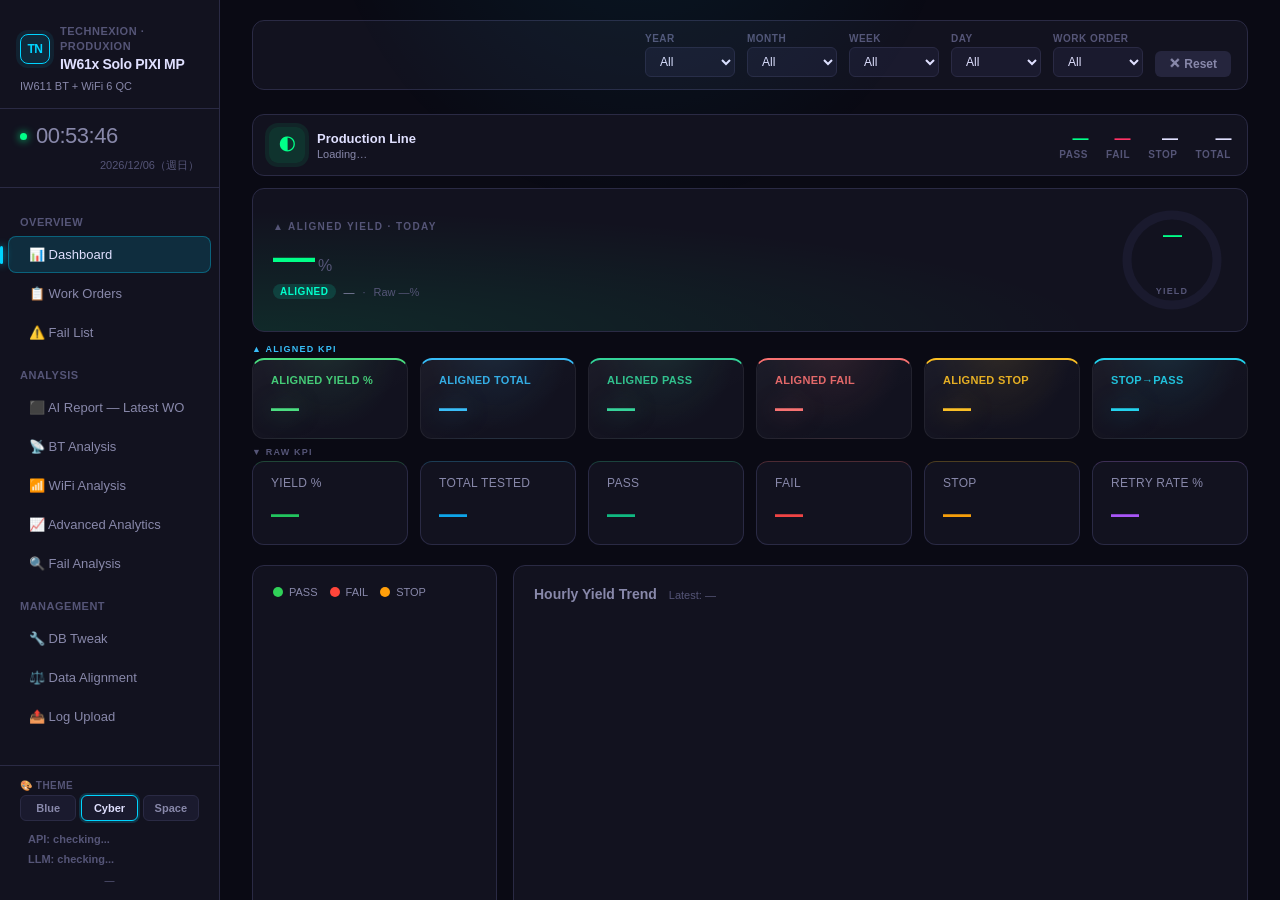
==== iw-solo-pixi-essential/static/solo_pixi_dashboard.html @ 99be29b0 "Initial commit: IW Solo PIXI IW61x MP Monitor Dashboard FastAPI + Postgres production-test monitorin" ====
<!DOCTYPE html>
<html lang="zh-TW" data-theme="cyber">
<head>
<meta charset="UTF-8">
<meta name="viewport" content="width=device-width, initial-scale=1.0">
<title>TechNexion - Produxion | IW61x Solo PIXI Module Test Analysis</title>
<link rel="icon" href="data:,">
<script src="/static/vendor/chart.umd.min.js"></script>
<script src="/static/vendor/marked.min.js"></script>
<style>
/* ─── Apple Dark Mode CSS ─────────────────────────────────────────────────── */
:root {
    --bg: #000000;
    --surface: #1c1c1e;
    --surface2: #2c2c2e;
    --surface3: #3a3a3c;
    --text: #f5f5f7;
    --text2: #aeaeb2;
    --text3: #636366;
    --blue: #0a84ff;
    --green: #30d158;
    --red: #ff453a;
    --orange: #ff9f0a;
    --purple: #bf5af2;
    --teal: #64d2ff;
    --border: #38383a;
    --sidebar-w: 220px;
    --radius: 12px;
    --muted: #636366;
    --blue-bg: rgba(10,132,255,0.12);
    --green-bg: rgba(48,209,88,0.12);
}
* { margin: 0; padding: 0; box-sizing: border-box; }
body {
    font-family: -apple-system, BlinkMacSystemFont, "SF Pro Display", "Segoe UI", Roboto, Helvetica, Arial, sans-serif;
    background: var(--bg);
    color: var(--text);
    display: flex;
    min-height: 100vh;
}

/* ─── Sidebar ─────────────────────────────────────────────────────────────── */
.sidebar {
    width: var(--sidebar-w);
    background: var(--surface);
    border-right: 1px solid var(--border);
    display: flex;
    flex-direction: column;
    position: fixed;
    top: 0; left: 0; bottom: 0;
    z-index: 100;
    overflow-y: auto;
}
.sidebar .logo {
    padding: 24px 20px 16px;
    border-bottom: 1px solid var(--border);
}
.sidebar .logo .org-name {
    display: block;
    font-size: 11px;
    font-weight: 600;
    color: var(--text3);
    text-transform: uppercase;
    letter-spacing: 0.5px;
    margin-bottom: 6px;
}
.sidebar .logo h1 {
    font-size: 15px;
    font-weight: 700;
    letter-spacing: -0.3px;
    color: var(--text);
    line-height: 1.3;
}
.sidebar .logo span {
    font-size: 11px;
    color: var(--text2);
    font-weight: 400;
}
.sidebar nav { padding: 12px 0; flex: 1; }
.sidebar nav a {
    display: flex;
    align-items: center;
    gap: 10px;
    padding: 10px 20px;
    color: var(--text2);
    text-decoration: none;
    font-size: 13px;
    font-weight: 500;
    border-radius: 8px;
    margin: 2px 8px;
    transition: all .15s;
    position: relative;
    border: 1px solid transparent;
}
.sidebar nav a:hover { background: var(--surface2); color: var(--text); }
.sidebar nav a.active {
    background: color-mix(in oklab, var(--blue) 14%, transparent);
    color: var(--text);
    border-color: color-mix(in oklab, var(--blue) 32%, transparent);
}
.sidebar nav a.active::before {
    content: "";
    position: absolute; left: -9px; top: 50%; transform: translateY(-50%);
    width: 3px; height: 18px; border-radius: 2px;
    background: var(--blue);
    box-shadow: 0 0 8px var(--blue);
}
.sidebar nav .section-label {
    padding: 16px 20px 6px;
    font-size: 11px;
    font-weight: 600;
    color: var(--text3);
    text-transform: uppercase;
    letter-spacing: 0.5px;
}
.sidebar .sidebar-header {
    padding: 14px 20px;
    border-bottom: 1px solid var(--border);
    display: flex;
    align-items: center;
    gap: 9px;
    flex-wrap: wrap;
}
.sidebar .clock {
    font-size: 22px;
    font-weight: 300;
    color: var(--text2);
    font-variant-numeric: tabular-nums;
    letter-spacing: -0.5px;
}
.sidebar .clock-date {
    font-size: 11px;
    color: var(--text3);
    margin-left: auto;
}
.sidebar .sidebar-footer {
    padding: 14px 20px;
    border-top: 1px solid var(--border);
    font-size: 11px;
    color: var(--text3);
}
.theme-select {
    width: 100%;
    padding: 6px 10px;
    background: var(--surface2);
    color: var(--text);
    border: 1px solid var(--border);
    border-radius: 6px;
    font-size: 12px;
    outline: none;
    cursor: pointer;
}
.theme-select:focus { border-color: var(--blue); }
.theme-label {
    font-size: 10px;
    color: var(--text3);
    text-transform: uppercase;
    letter-spacing: 0.5px;
    font-weight: 600;
    margin-bottom: 4px;
}

/* ─── Theme: TechNexion Blue (default) ─ already in :root ─────────────── */

/* ─── Theme: Cyber Neon ───────────────────────────────────────────────── */
[data-theme="cyber"] {
    --bg: #0a0a14;
    --surface: #12121f;
    --surface2: #1a1a2e;
    --surface3: #25253d;
    --text: #e0e0ff;
    --text2: #8888aa;
    --text3: #555577;
    --blue: #00d4ff;
    --green: #00ff88;
    --red: #ff3366;
    --orange: #ff8800;
    --purple: #aa44ff;
    --teal: #00ffcc;
    --border: #2a2a44;
}

/* ─── Theme: Deep Space ───────────────────────────────────────────────── */
[data-theme="space"] {
    --bg: #0b0c17;
    --surface: #141526;
    --surface2: #1e1f35;
    --surface3: #2a2b45;
    --text: #e8e6f0;
    --text2: #9a97b0;
    --text3: #5e5c72;
    --blue: #7b61ff;
    --green: #56e39f;
    --red: #ff6b6b;
    --orange: #ffa654;
    --purple: #c77dff;
    --teal: #72efdd;
    --border: #2e2d44;
}

/* ─── Main ────────────────────────────────────────────────────────────────── */
.main {
    margin-left: var(--sidebar-w);
    flex: 1;
    display: flex;
    flex-direction: column;
    height: 100vh;
    overflow: hidden;
}
.page { display: none; }
.page.active {
    display: block;
    flex: 1;
    overflow-y: auto;
    padding: 24px 32px 40px;
}
.page-title {
    font-size: 28px;
    font-weight: 700;
    letter-spacing: -0.5px;
    margin-bottom: 24px;
}

/* ─── KPI Cards ───────────────────────────────────────────────────────────── */
.kpi-grid {
    display: grid;
    grid-template-columns: repeat(auto-fit, minmax(160px, 1fr));
    gap: 16px;
    margin-bottom: 28px;
}
.kpi-card {
    background: var(--surface);
    border-radius: var(--radius);
    padding: 20px;
    border: 1px solid var(--border);
}
.kpi-card .kpi-label {
    font-size: 12px;
    color: var(--text2);
    font-weight: 500;
    text-transform: uppercase;
    letter-spacing: 0.3px;
    margin-bottom: 8px;
}
.kpi-card .kpi-value {
    font-size: 32px;
    font-weight: 700;
    letter-spacing: -1px;
    font-variant-numeric: tabular-nums;
}
.kpi-card .kpi-value.green { color: var(--green); }
.kpi-card .kpi-value.red { color: var(--red); }
.kpi-card .kpi-value.orange { color: var(--orange); }
.kpi-card .kpi-value.blue { color: var(--blue); }
.kpi-card .kpi-value.purple { color: var(--purple); }
.kpi-card .kpi-value.teal { color: var(--teal); }

/* ─── Chart containers ────────────────────────────────────────────────────── */
.chart-row {
    display: grid;
    grid-template-columns: 3fr 1fr;
    gap: 16px;
    margin-bottom: 28px;
}
.chart-row.monthly-row {
    grid-template-columns: 1fr 1fr;
}
.chart-box {
    background: var(--surface);
    border-radius: var(--radius);
    padding: 20px;
    border: 1px solid var(--border);
}
.chart-box h3 {
    font-size: 14px;
    font-weight: 600;
    margin-bottom: 16px;
    color: var(--text2);
}
.chart-box canvas { width: 100% !important; }
.chart-full { grid-column: 1 / -1; }

#page-failanalysis .device-config-box {
    height: 30vh;
}

/* ─── Tables ──────────────────────────────────────────────────────────────── */
.data-table-wrap {
    background: var(--surface);
    border-radius: var(--radius);
    border: 1px solid var(--border);
    overflow: hidden;
    margin-bottom: 28px;
}
.data-table-wrap h3 {
    padding: 16px 20px;
    font-size: 14px;
    font-weight: 600;
    color: var(--text2);
    border-bottom: 1px solid var(--border);
}
table {
    width: 100%;
    border-collapse: collapse;
    font-size: 13px;
}
th {
    background: var(--surface2);
    padding: 10px 16px;
    text-align: left;
    font-weight: 600;
    color: var(--text2);
    font-size: 11px;
    text-transform: uppercase;
    letter-spacing: 0.5px;
    position: sticky;
    top: 0;
}
td {
    padding: 10px 16px;
    border-top: 1px solid var(--border);
    color: var(--text);
}
tr:hover td { background: var(--surface2); }

/* ─── Yield bar ───────────────────────────────────────────────────────────── */
.yield-bar {
    height: 6px;
    border-radius: 3px;
    background: var(--surface3);
    width: 80px;
    display: inline-block;
    vertical-align: middle;
    margin-right: 8px;
}
.yield-bar .fill {
    height: 100%;
    border-radius: 3px;
    transition: width .3s;
}
.badge {
    display: inline-block;
    padding: 2px 8px;
    border-radius: 4px;
    font-size: 11px;
    font-weight: 600;
}
.badge.pass { background: rgba(48,209,88,.15); color: var(--green); }
.badge.fail { background: rgba(255,69,58,.15); color: var(--red); }
.badge.stop { background: rgba(255,159,10,.15); color: var(--orange); }
.badge.high { background: rgba(255,69,58,.15); color: var(--red); }
.badge.medium { background: rgba(255,159,10,.15); color: var(--orange); }
.badge.low { background: rgba(48,209,88,.15); color: var(--green); }

/* ─── Loading ─────────────────────────────────────────────────────────────── */
.loading {
    text-align: center;
    padding: 40px;
    color: var(--text3);
    font-size: 14px;
}

/* ─── Two column grid ─────────────────────────────────────────────────────── */
.grid-2 {
    display: grid;
    grid-template-columns: 1fr 1fr;
    gap: 16px;
    margin-bottom: 28px;
}

/* ─── Scrollable table ────────────────────────────────────────────────────── */
.table-scroll {
    max-height: 500px;
    overflow-y: auto;
}

/* ─── Top Filter Bar ──────────────────────────────────────────────────────── */
.filter-bar {
    display: flex;
    align-items: flex-end;
    gap: 12px;
    flex-wrap: wrap;
    justify-content: flex-end;
    margin: 20px 32px 0;
    padding: 12px 16px;
    background: var(--surface);
    border-radius: var(--radius);
    border: 1px solid var(--border);
    flex-shrink: 0;
}

/* ─── Overview full-screen layout ─────────────────────────────────────────── */
/* ─── Overview: scrollable free-flow layout ──────────────────────────────── */
#page-overview.active { display: block; }

/* DS widgets at full natural size */
#page-overview .ds-health     { margin-bottom: 12px; }
#page-overview .ds-yield-hero { margin-bottom: 12px; }

/* KPI dual rows */
#page-overview .kpi-dual-wrapper { margin-bottom: 20px; }
#page-overview .kpi-dual-label   { padding: 0 0 4px; }
#page-overview .kpi-row-grid .kpi-card,
#page-overview .kpi-row-grid .kpi-aligned-card { padding: 14px 18px; }
#page-overview .kpi-row-grid .kpi-card .kpi-value,
#page-overview .kpi-row-grid .kpi-aligned-card .kpi-value { font-size: 28px; }

/* Chart rows — natural spacing */
#page-overview .chart-row        { margin-bottom: 20px; }
#page-overview .chart-box        { padding: 20px; }
#page-overview .chart-box h3     { margin-bottom: 14px; }
#page-overview .chart-row.primary-row { grid-template-columns: 1fr 3fr; }
#page-overview .chart-row.monthly-row { grid-template-columns: 1fr 1fr; }

/* Chart canvas heights — explicit so Chart.js renders correctly */
#page-overview .chart-box canvas          { height: 280px !important; }
#page-overview .donut-compact canvas      { height: 260px !important; aspect-ratio: unset; }
#page-overview .chart-row.monthly-row canvas { height: 240px !important; }

/* Donut layout */
#page-overview .donut-compact { display: flex; flex-direction: column; }
#page-overview .status-legend {
    display: flex; gap: 12px; flex-wrap: wrap; margin-bottom: 10px;
}
#page-overview .status-legend .item {
    display: inline-flex; align-items: center; gap: 6px;
    font-size: 11px; color: var(--text2);
}
#page-overview .status-legend .swatch {
    width: 10px; height: 10px; border-radius: 50%; display: inline-block;
}
#page-overview .status-legend .swatch.pass { background: #30d158; }
#page-overview .status-legend .swatch.fail { background: #ff453a; }
#page-overview .status-legend .swatch.stop { background: #ff9f0a; }
#yieldTrendMeta {
    font-size: 11px; color: var(--text3); font-weight: 500; margin-left: 8px;
}
.filter-group { display: flex; flex-direction: column; gap: 3px; }
.filter-group label {
    font-size: 10px;
    color: var(--text3);
    text-transform: uppercase;
    letter-spacing: 0.5px;
    font-weight: 600;
}
.filter-group select {
    padding: 6px 10px;
    background: var(--surface2);
    color: var(--text);
    border: 1px solid var(--border);
    border-radius: 6px;
    font-size: 12px;
    outline: none;
    min-width: 90px;
}
.filter-group select:focus { border-color: var(--blue); }
.filter-reset {
    padding: 6px 14px;
    background: var(--surface3);
    color: var(--text2);
    border: none;
    border-radius: 6px;
    font-size: 12px;
    font-weight: 600;
    cursor: pointer;
    transition: all .15s;
}
.filter-reset:hover { background: var(--red); color: #fff; }

.summary-grid {
    display: grid;
    grid-template-columns: repeat(auto-fit, minmax(160px, 1fr));
    gap: 14px;
    margin-bottom: 18px;
}
.summary-grid .kpi-card {
    padding: 14px 16px;
}
.summary-grid .kpi-card .kpi-label {
    font-size: 11px;
    margin-bottom: 6px;
}
.summary-grid .kpi-card .kpi-value {
    font-size: 24px;
}
.list-toolbar {
    display: flex;
    align-items: end;
    justify-content: space-between;
    gap: 14px;
    flex-wrap: wrap;
    margin-bottom: 14px;
    padding: 14px 16px;
    background: var(--surface);
    border: 1px solid var(--border);
    border-radius: var(--radius);
}
.list-toolbar-meta {
    display: flex;
    flex-direction: column;
    gap: 4px;
    min-width: 220px;
}
.list-toolbar-title {
    font-size: 13px;
    font-weight: 600;
    color: var(--text);
}
.list-toolbar-note {
    font-size: 12px;
    color: var(--text2);
}
.list-toolbar-controls {
    display: flex;
    align-items: end;
    gap: 10px;
    flex-wrap: wrap;
}
.list-control {
    display: flex;
    flex-direction: column;
    gap: 4px;
}
.list-control label {
    font-size: 10px;
    color: var(--text3);
    text-transform: uppercase;
    letter-spacing: 0.5px;
    font-weight: 600;
}
.list-input,
.list-select {
    padding: 8px 10px;
    background: var(--surface2);
    color: var(--text);
    border: 1px solid var(--border);
    border-radius: 6px;
    font-size: 12px;
    min-width: 130px;
    outline: none;
}
.list-input {
    min-width: 220px;
}
.list-input:focus,
.list-select:focus {
    border-color: var(--blue);
}
.pager-bar {
    display: flex;
    align-items: center;
    justify-content: space-between;
    gap: 12px;
    flex-wrap: wrap;
    margin-top: 14px;
    padding: 12px 14px;
    background: var(--surface);
    border: 1px solid var(--border);
    border-radius: var(--radius);
}
.pager-info {
    font-size: 12px;
    color: var(--text2);
}
.pager-actions {
    display: flex;
    gap: 8px;
    flex-wrap: wrap;
}
.pager-btn {
    padding: 7px 12px;
    background: var(--surface2);
    color: var(--text);
    border: 1px solid var(--border);
    border-radius: 6px;
    font-size: 12px;
    font-weight: 600;
    cursor: pointer;
}
.pager-btn:hover {
    border-color: var(--blue);
    color: var(--blue);
}
.pager-btn:disabled {
    opacity: .45;
    cursor: default;
    color: var(--text3);
    border-color: var(--border);
}
.table-empty {
    text-align: center;
    color: var(--text3);
    padding: 24px;
}

/* ─── DB Tweak ────────────────────────────────────────────────────────────── */
.tweak-login-box {
    max-width: 380px;
    margin: 60px auto;
    background: var(--surface);
    border: 1px solid var(--border);
    border-radius: var(--radius);
    padding: 32px;
}
.tweak-login-box h3 { margin-bottom: 8px; font-size: 18px; }
.tweak-form-row { margin-bottom: 14px; }
.tweak-form-row label {
    display: block;
    font-size: 12px;
    color: var(--text2);
    margin-bottom: 4px;
    font-weight: 500;
}
.tweak-form-row input {
    width: 100%;
    padding: 8px 12px;
    background: var(--surface2);
    color: var(--text);
    border: 1px solid var(--border);
    border-radius: 6px;
    font-size: 13px;
    outline: none;
}
.tweak-form-row input:focus { border-color: var(--blue); }
.tweak-btn {
    padding: 8px 18px;
    border: none;
    border-radius: 6px;
    font-size: 12px;
    font-weight: 600;
    cursor: pointer;
    transition: background .15s;
}
.tweak-btn.primary { background: var(--blue); color: #fff; width: 100%; margin-top: 4px; }
.tweak-btn.primary:hover { background: #409cff; }
.tweak-btn.secondary { background: var(--surface3); color: var(--text); }
.tweak-btn.secondary:hover { background: #48484a; }
.tweak-btn.danger { background: var(--red); color: #fff; }
.tweak-btn.danger:hover { background: #ff6961; }
.tweak-btn:disabled { opacity: .4; cursor: default; }
.tweak-toolbar {
    padding: 14px 16px;
    background: var(--surface);
    border: 1px solid var(--border);
    border-radius: var(--radius);
}
.tweak-action-btn {
    padding: 4px 10px;
    border: none;
    border-radius: 4px;
    font-size: 11px;
    font-weight: 600;
    cursor: pointer;
    margin-right: 4px;
}
.tweak-action-btn.dl { background: rgba(10,132,255,.15); color: var(--blue); }
.tweak-action-btn.dl:hover { background: rgba(10,132,255,.3); }
.tweak-action-btn.del { background: rgba(255,69,58,.15); color: var(--red); }
.tweak-action-btn.del:hover { background: rgba(255,69,58,.3); }

.stats-note {
    font-size: 11px;
    color: var(--text3);
    margin-top: 6px;
}

@media (max-width: 1024px) {
    :root { --sidebar-w: 78px; }
    .sidebar .logo h1,
    .sidebar .logo span,
    .sidebar .logo .org-name,
    .sidebar .section-label,
    .sidebar .clock-date,
    .theme-label,
    .sidebar .sidebar-footer {
        display: none;
    }
    .sidebar .logo { padding: 18px 12px; }
    .sidebar nav a { justify-content: center; padding: 10px 8px; }
    .main { overflow: hidden; }
    .page.active { padding: 20px 18px 32px; }
    .filter-bar { margin: 16px 18px 0; }
    .chart-row,
    .chart-row.monthly-row,
    #page-overview .chart-row.primary-row,
    .grid-2 {
        grid-template-columns: 1fr;
    }
    #page-overview .chart-box canvas          { height: 220px !important; }
    #page-overview .donut-compact canvas      { height: 220px !important; }
    #page-overview .chart-row.monthly-row canvas { height: 200px !important; }
}

@media (max-width: 768px) {
    :root { --sidebar-w: 0px; }
    .sidebar {
        position: static;
        width: 100%;
        height: auto;
        border-right: none;
        border-bottom: 1px solid var(--border);
    }
    body {
        display: block;
    }
    .main {
        margin-left: 0;
        height: auto;
        overflow: visible;
    }
    .page.active { padding: 14px 14px 28px; }
    .filter-bar { margin: 10px 14px 0; }
    .filter-bar,
    .list-toolbar,
    .pager-bar {
        justify-content: flex-start;
    }
    .list-input {
        min-width: 160px;
    }
    .table-scroll {
        max-height: 420px;
    }
    .page-title {
        font-size: 24px;
        margin-bottom: 16px;
    }
}

/* ─── Metallic KPI palette ───────────────────────────────────────────────── */
:root {
    --m-yield:  #4ade80;   /* bright lime-green  — Aligned Yield / Raw dimmed  */
    --m-pass:   #34d399;   /* bright emerald      — Aligned PASS               */
    --m-fail:   #f87171;   /* bright rose-red     — Aligned FAIL               */
    --m-stop:   #fbbf24;   /* bright amber        — Aligned STOP               */
    --m-total:  #38bdf8;   /* bright sky-blue     — Aligned Total              */
    --m-golden: #22d3ee;   /* bright cyan         — STOP→PASS                 */
    --m-retry:  #c084fc;   /* light violet        — Retry Rate                */
}

/* ─── Aligned KPI dual-row ────────────────────────────────────────────────── */
.kpi-dual-wrapper { margin-bottom: 20px; }
.kpi-dual-label {
    font-size: 9px; font-weight: 700; letter-spacing: 1.2px;
    text-transform: uppercase; padding: 2px 0 5px;
    display: flex; align-items: center; gap: 6px;
}
.kpi-dual-label.aligned {
    background: linear-gradient(90deg, var(--m-total) 0%, var(--m-golden) 100%);
    -webkit-background-clip: text; -webkit-text-fill-color: transparent;
    background-clip: text;
}
.kpi-dual-label.original { color: var(--text3); margin-top: 8px; }
.kpi-row-grid {
    display: grid;
    grid-template-columns: repeat(auto-fit, minmax(148px, 1fr));
    gap: 12px;
}

/* Aligned card base — metallic shimmer + floating border */
.kpi-aligned-card {
    background: var(--surface);
    border-radius: var(--radius);
    padding: 14px 18px;
    border: 1px solid rgba(255,255,255,.07);
    border-top: 2px solid var(--m-total);   /* overridden per-metric */
    position: relative; overflow: hidden;
}
.kpi-aligned-card::before {
    content: "";
    position: absolute; inset: 0;
    background: linear-gradient(150deg, rgba(255,255,255,.045) 0%, rgba(255,255,255,.01) 40%, transparent 70%);
    pointer-events: none; border-radius: inherit;
}

/* Per-metric aligned card — border-top accent + subtle bg glow */
.kpi-aligned-card.metric-yield  { border-top-color: var(--m-yield);
    background: radial-gradient(ellipse at 50% -20%, rgba(74,222,128,.1) 0%, transparent 65%), var(--surface); }
.kpi-aligned-card.metric-pass   { border-top-color: var(--m-pass);
    background: radial-gradient(ellipse at 50% -20%, rgba(52,211,153,.1) 0%, transparent 65%), var(--surface); }
.kpi-aligned-card.metric-fail   { border-top-color: var(--m-fail);
    background: radial-gradient(ellipse at 50% -20%, rgba(248,113,113,.1) 0%, transparent 65%), var(--surface); }
.kpi-aligned-card.metric-stop   { border-top-color: var(--m-stop);
    background: radial-gradient(ellipse at 50% -20%, rgba(251,191,36,.1) 0%, transparent 65%), var(--surface); }
.kpi-aligned-card.metric-total  { border-top-color: var(--m-total);
    background: radial-gradient(ellipse at 50% -20%, rgba(56,189,248,.1) 0%, transparent 65%), var(--surface); }
.kpi-aligned-card.metric-golden { border-top-color: var(--m-golden);
    background: radial-gradient(ellipse at 50% -20%, rgba(34,211,238,.1) 0%, transparent 65%), var(--surface); }

/* Aligned card label — metric-specific tint */
.kpi-aligned-card .kpi-label {
    font-size: 11px; font-weight: 600;
    text-transform: uppercase; letter-spacing: 0.3px; margin-bottom: 6px; opacity: .9;
}
.kpi-aligned-card.metric-yield  .kpi-label { color: var(--m-yield);  }
.kpi-aligned-card.metric-pass   .kpi-label { color: var(--m-pass);   }
.kpi-aligned-card.metric-fail   .kpi-label { color: var(--m-fail);   }
.kpi-aligned-card.metric-stop   .kpi-label { color: var(--m-stop);   }
.kpi-aligned-card.metric-total  .kpi-label { color: var(--m-total);  }
.kpi-aligned-card.metric-golden .kpi-label { color: var(--m-golden); }

.kpi-aligned-card .kpi-value {
    font-size: 28px; font-weight: 700; letter-spacing: -0.8px;
    font-variant-numeric: tabular-nums;
}

/* Aligned values — bright metallic with glow */
.kpi-value.align-yield  { color: var(--m-yield);  text-shadow: 0 0 22px rgba(74,222,128,.55);  }
.kpi-value.align-pass   { color: var(--m-pass);   text-shadow: 0 0 22px rgba(52,211,153,.55);  }
.kpi-value.align-fail   { color: var(--m-fail);   text-shadow: 0 0 22px rgba(248,113,113,.55); }
.kpi-value.align-stop   { color: var(--m-stop);   text-shadow: 0 0 22px rgba(251,191,36,.55);  }
.kpi-value.align-total  { color: var(--m-total);  text-shadow: 0 0 22px rgba(56,189,248,.55);  }
.kpi-value.align-golden { color: var(--m-golden); text-shadow: 0 0 22px rgba(34,211,238,.55);  }

/* Raw card — subtle colored border-top (same hue, dimmed) */
.kpi-card.metric-yield  { border-top: 1.5px solid rgba(74,222,128,.25); }
.kpi-card.metric-pass   { border-top: 1.5px solid rgba(52,211,153,.25); }
.kpi-card.metric-fail   { border-top: 1.5px solid rgba(248,113,113,.25); }
.kpi-card.metric-stop   { border-top: 1.5px solid rgba(251,191,36,.25); }
.kpi-card.metric-total  { border-top: 1.5px solid rgba(56,189,248,.25); }
.kpi-card.metric-retry  { border-top: 1.5px solid rgba(192,132,252,.25); }

/* Raw values — same hue family, one stop dimmer (no glow) */
.kpi-value.raw-yield  { color: #22c55e; }   /* green-500  */
.kpi-value.raw-pass   { color: #10b981; }   /* emerald-500 */
.kpi-value.raw-fail   { color: #ef4444; }   /* red-500    */
.kpi-value.raw-stop   { color: #f59e0b; }   /* amber-500  */
.kpi-value.raw-total  { color: #0ea5e9; }   /* sky-500    */
.kpi-value.raw-retry  { color: #a855f7; }   /* purple-500 */

/* ─── Data Alignment page ────────────────────────────────────────────────── */
.align-input {
    background: var(--surface2); border: 1px solid var(--border);
    border-radius: 6px; color: var(--text); font-size: 13px;
    padding: 5px 8px; width: 90px; text-align: center; outline: none;
    font-variant-numeric: tabular-nums;
}
.align-input:focus { border-color: var(--blue); }
.align-input.dirty { border-color: var(--teal); box-shadow: 0 0 0 2px rgba(100,210,255,.15); }
.align-gap-pos  { color: var(--red);   font-weight: 600; }
.align-gap-zero { color: var(--text3); }
.align-info-box {
    padding: 14px 16px; border-radius: var(--radius); margin-bottom: 16px;
    background: rgba(0,212,255,.05); border: 1px solid rgba(0,212,255,.2);
    font-size: 12px; color: var(--text2); line-height: 1.7;
}
.align-info-box strong { color: var(--teal); font-weight: 600; }

/* ─── Performance hints ──────────────────────────────────────────────────── */
.chart-box      { contain: layout; }
.data-table-wrap{ contain: layout; }

/* ═══ Design System v2 ═══════════════════════════════════════════════════════
   Visual upgrades derived from the claude.ai/design handoff bundle.
   All new selectors prefixed ds- or brand- to avoid collisions.
   ══════════════════════════════════════════════════════════════════════════ */

/* ─── Radial glow at top of page ─────────────────────────────────────────── */
body::before {
    content: "";
    position: fixed;
    inset: -160px var(--sidebar-w) auto var(--sidebar-w);
    height: 480px;
    background: radial-gradient(ellipse at 50% 0%,
        color-mix(in oklab, var(--blue) 16%, transparent) 0%,
        transparent 55%);
    pointer-events: none;
    z-index: 0;
    opacity: .5;
}
[data-theme="default"] body::before { opacity: .3; }

/* ─── Sidebar brand mark ─────────────────────────────────────────────────── */
.brand-mark {
    display: flex;
    align-items: center;
    gap: 10px;
    margin-bottom: 6px;
}
.brand-square {
    width: 30px; height: 30px; border-radius: 8px;
    border: 1.5px solid var(--blue);
    display: grid; place-items: center;
    background: color-mix(in oklab, var(--blue) 12%, transparent);
    color: var(--blue);
    font-weight: 800; font-size: 12px; letter-spacing: -0.5px;
    box-shadow: 0 0 0 4px color-mix(in oklab, var(--blue) 8%, transparent);
    flex-shrink: 0;
}
.brand-sub { font-size: 11px; color: var(--text2); font-weight: 400; }

/* ─── Live pulse dot ─────────────────────────────────────────────────────── */
.live-pulse {
    display: inline-block;
    width: 7px; height: 7px; border-radius: 50%;
    background: var(--green);
    box-shadow: 0 0 8px var(--green);
    animation: ds-pulse 1.8s ease-in-out infinite;
    flex-shrink: 0;
}
@keyframes ds-pulse {
    0%, 100% { opacity: 1; transform: scale(1); }
    50%       { opacity: .35; transform: scale(.65); }
}

/* ─── Theme chips ────────────────────────────────────────────────────────── */
.ds-theme-chips {
    display: flex;
    gap: 5px;
    margin-bottom: 6px;
}
.ds-theme-chip {
    flex: 1;
    padding: 6px 4px;
    background: var(--surface2);
    border: 1px solid var(--border);
    border-radius: 6px;
    font-size: 11px; font-weight: 600;
    color: var(--text2);
    cursor: pointer;
    text-align: center;
    transition: all .15s;
    user-select: none;
}
.ds-theme-chip:hover { color: var(--text); border-color: var(--text3); }
.ds-theme-chip.active {
    border-color: var(--blue);
    color: var(--text);
    box-shadow: 0 0 0 2px color-mix(in oklab, var(--blue) 18%, transparent);
}

/* ─── Health strip ───────────────────────────────────────────────────────── */
.ds-health {
    background: var(--surface);
    border: 1px solid var(--border);
    border-radius: 12px;
    padding: 12px 16px;
    display: grid;
    grid-template-columns: 36px 1fr auto;
    align-items: center;
    gap: 12px;
    margin-bottom: 12px;
    animation: ds-fadeUp .3s ease-out both;
}
.ds-health-icon {
    width: 36px; height: 36px; border-radius: 9px;
    background: color-mix(in oklab, var(--green) 14%, transparent);
    color: var(--green);
    display: grid; place-items: center;
    font-size: 16px; font-weight: 700;
    box-shadow: 0 0 0 4px color-mix(in oklab, var(--green) 8%, transparent);
}
.ds-health-icon.warn {
    background: color-mix(in oklab, var(--orange) 14%, transparent);
    color: var(--orange);
    box-shadow: 0 0 0 4px color-mix(in oklab, var(--orange) 8%, transparent);
}
.ds-health-icon.bad {
    background: color-mix(in oklab, var(--red) 14%, transparent);
    color: var(--red);
    box-shadow: 0 0 0 4px color-mix(in oklab, var(--red) 8%, transparent);
}
.ds-health-text .top { font-size: 13px; font-weight: 600; color: var(--text); }
.ds-health-text .sub { font-size: 11px; color: var(--text2); margin-top: 2px; }
.ds-health-stats { display: flex; gap: 18px; }
.ds-stat { display: flex; flex-direction: column; align-items: flex-end; gap: 1px; font-variant-numeric: tabular-nums; }
.ds-stat .num { font-size: 16px; font-weight: 700; color: var(--text); letter-spacing: -0.4px; }
.ds-stat .num.green { color: var(--green); }
.ds-stat .num.red   { color: var(--red); }
.ds-stat .lbl { font-size: 10px; color: var(--text3); text-transform: uppercase; letter-spacing: .6px; font-weight: 600; }

/* ─── Yield Hero card ────────────────────────────────────────────────────── */
.ds-yield-hero {
    background: radial-gradient(ellipse at 0% 100%,
        color-mix(in oklab, var(--green) 10%, transparent), transparent 60%),
        var(--surface);
    border: 1px solid var(--border);
    border-radius: 12px;
    padding: 16px 20px;
    display: grid;
    grid-template-columns: 1fr auto;
    align-items: center;
    gap: 16px;
    margin-bottom: 12px;
    animation: ds-fadeUp .35s ease-out both;
}
.ds-hero-label {
    font-size: 10px; font-weight: 700;
    color: var(--text3);
    text-transform: uppercase; letter-spacing: 1.4px;
    margin-bottom: 4px;
}
.ds-hero-value {
    font-size: 42px; font-weight: 700;
    letter-spacing: -2px; line-height: 1;
    font-variant-numeric: tabular-nums;
    display: flex; align-items: baseline; gap: 5px;
}
.ds-hero-value.green { color: var(--green); }
.ds-hero-value.warn  { color: var(--orange); }
.ds-hero-value.bad   { color: var(--red); }
.ds-hero-unit {
    font-size: 16px; color: var(--text3); font-weight: 500; letter-spacing: 0;
}
.ds-hero-sub {
    display: flex; align-items: center; gap: 8px; flex-wrap: wrap;
    margin-top: 6px;
    font-size: 11px; font-weight: 500;
}
.ds-hero-pill {
    padding: 2px 7px; border-radius: 999px;
    background: color-mix(in oklab, var(--teal) 14%, transparent);
    color: var(--teal); font-weight: 700; font-size: 10px;
    letter-spacing: .5px; text-transform: uppercase;
}
.ds-ring-wrap {
    position: relative;
    width: 110px; height: 110px; flex-shrink: 0;
}
.ds-ring-center {
    position: absolute; inset: 0;
    display: grid; place-items: center;
    text-align: center; pointer-events: none;
}
.ds-ring-pct {
    font-size: 19px; font-weight: 700;
    color: var(--green); letter-spacing: -0.8px;
    font-variant-numeric: tabular-nums; line-height: 1;
}
.ds-ring-lbl {
    font-size: 9px; color: var(--text3);
    text-transform: uppercase; letter-spacing: 1.2px;
    font-weight: 700; margin-top: 3px;
}
.ds-ring-arc {
    transition: stroke-dashoffset 1.2s ease;
    filter: drop-shadow(0 0 5px color-mix(in oklab, var(--green) 45%, transparent));
}
.ds-ring-arc.warn { stroke: var(--orange); filter: drop-shadow(0 0 5px color-mix(in oklab, var(--orange) 45%, transparent)); }
.ds-ring-arc.bad  { stroke: var(--red);    filter: drop-shadow(0 0 5px color-mix(in oklab, var(--red)    45%, transparent)); }

/* ─── KPI card sparklines ────────────────────────────────────────────────── */
.kpi-spark-svg {
    width: 100%; height: 28px;
    display: block; margin-top: 6px;
    overflow: visible;
}

/* ─── Fade-up entry animations ───────────────────────────────────────────── */
@keyframes ds-fadeUp {
    from { opacity: 0; transform: translateY(6px); }
    to   { opacity: 1; transform: none; }
}
.kpi-card        { animation: ds-fadeUp .45s ease-out both; }
.kpi-aligned-card{ animation: ds-fadeUp .45s ease-out both; }
.chart-box       { animation: ds-fadeUp .5s ease-out both; }
#kpiGrid .kpi-card:nth-child(1) { animation-delay: .04s; }
#kpiGrid .kpi-card:nth-child(2) { animation-delay: .08s; }
#kpiGrid .kpi-card:nth-child(3) { animation-delay: .12s; }
#kpiGrid .kpi-card:nth-child(4) { animation-delay: .16s; }
#kpiGrid .kpi-card:nth-child(5) { animation-delay: .20s; }
#kpiGrid .kpi-card:nth-child(6) { animation-delay: .24s; }

    /* --- AI Modal --- */
    .ai-modal-overlay {
      position: fixed; top: 0; left: 0; right: 0; bottom: 0;
      background: rgba(0,0,0,0.6); backdrop-filter: blur(4px); -webkit-backdrop-filter: blur(4px);
      z-index: 9999; display: flex; align-items: center; justify-content: center;
      opacity: 0; pointer-events: none; transition: opacity 0.3s;
    }
    .ai-modal-overlay.show { opacity: 1; pointer-events: auto; }
    .ai-modal-content {
      background: var(--surface); border: 1px solid var(--border); border-radius: var(--radius);
      width: 90%; max-width: 600px; max-height: 80vh; display: flex; flex-direction: column;
      box-shadow: 0 20px 40px rgba(0,0,0,0.4); transform: translateY(20px); transition: transform 0.3s;
    }
    .ai-modal-overlay.show .ai-modal-content { transform: translateY(0); }
    .ai-modal-header { padding: 16px 20px; border-bottom: 1px solid var(--border); display: flex; justify-content: space-between; align-items: center; }
    .ai-modal-title { font-size: 16px; font-weight: 600; display: flex; align-items: center; gap: 8px; }
    .ai-modal-close { background: transparent; border: none; color: var(--muted); font-size: 20px; cursor: pointer; }
    .ai-modal-close:hover { color: var(--text); }
    .ai-modal-body { padding: 20px; overflow-y: auto; line-height: 1.6; }
    .ai-btn { padding: 3px 7px; border-radius: 4px; background: var(--blue-bg); color: var(--blue); border: 1px solid var(--blue); cursor: pointer; font-size: 11px; font-weight: 600; transition: all 0.2s; }
    .ai-btn:hover { background: var(--blue); color: #000; }
    .ai-btn:disabled { opacity: 0.35; cursor: not-allowed; }
    .ai-btn-en { background: var(--green-bg); color: var(--green); border-color: var(--green); }
    .ai-btn-en:hover { background: var(--green); color: #000; }
    @keyframes spin { to { transform: rotate(360deg); } }
    .markdown-body { color: var(--text); font-size: 14px; line-height: 1.7; }
    .markdown-body h1, .markdown-body h2, .markdown-body h3 { color: var(--blue); margin: 16px 0 8px; }
    .markdown-body ul, .markdown-body ol { padding-left: 20px; margin: 8px 0; }
    .markdown-body li { margin: 4px 0; }
    .markdown-body strong { color: var(--text); }
    .markdown-body code { background: var(--surface2); padding: 1px 5px; border-radius: 3px; font-size: 12px; }

    /* ─── Terminal AI Report Modal ─────────────────────────────────────────── */
    .terminal-overlay {
      position: fixed; top: 0; left: 0; right: 0; bottom: 0;
      background: rgba(0,0,0,0.88); display: flex; align-items: center; justify-content: center;
      z-index: 10000; opacity: 0; pointer-events: none; transition: opacity 0.4s;
    }
    .terminal-overlay.show { opacity: 1; pointer-events: auto; }
    .terminal-window {
      width: min(1440px, 95vw); height: min(810px, 90vh);
      background: #050510; border: 1px solid #00e5ff; border-radius: 6px; display: flex; flex-direction: column;
      box-shadow: 0 0 80px rgba(0,229,255,0.1), 0 0 10px rgba(0,229,255,0.3); overflow: hidden;
    }
    .terminal-titlebar { background: #02020a; border-bottom: 1px solid #00e5ff; padding: 8px 18px; display: flex; align-items: center; gap: 14px; flex-shrink: 0; font-family: 'Courier New', Courier, monospace; font-size: 12px; color: #00ffff; }
    .terminal-titlebar .term-title { font-weight: 700; letter-spacing: 1px; text-shadow: 0 0 5px rgba(0,255,255,0.5); }
    .terminal-titlebar .term-sep { color: #0088aa; }
    .terminal-titlebar .term-hint { margin-left: auto; font-size: 11px; color: #0088aa; }
    .term-alert-normal  { color: #00ff00; text-shadow: 0 0 5px rgba(0,255,0,0.5); }
    .term-alert-warning { color: #ff9900; text-shadow: 0 0 5px rgba(255,153,0,0.5); }
    .term-alert-alarm   { color: #ff3333; animation: term-blink-alarm 1s step-end infinite; text-shadow: 0 0 5px rgba(255,51,51,0.5); }
    @keyframes term-blink-alarm { 0%,100%{opacity:1} 50%{opacity:0.4} }
    .terminal-body { flex: 1; overflow-y: auto; padding: 28px 36px; font-family: 'Courier New', Courier, monospace; font-size: 15px; line-height: 1.85; color: #add8e6; scroll-behavior: smooth; }
    .term-report-title { display: block; color: #00e5ff; font-weight: 700; text-shadow: 0 0 8px rgba(0, 229, 255, 0.6); font-size: 22px; letter-spacing: 1px; margin-bottom: 6px; }
    .term-section-header { display: block; color: #ff00ff; font-weight: 700; text-shadow: 0 0 5px rgba(255, 0, 255, 0.4); font-size: 17px; margin-top: 14px; margin-bottom: 2px; }
    .term-content { display: inline; color: #add8e6; font-size: 15px; white-space: pre-wrap; word-break: break-word; }
    .term-hl-num { color: #00ffff; font-weight: 700; }
    .term-hl-ok { color: #00ff00; font-weight: 700; text-shadow: 0 0 5px rgba(0, 255, 0, 0.4); }
    .term-hl-err { color: #ff3333; font-weight: 700; text-shadow: 0 0 5px rgba(255, 51, 51, 0.4); }
    .term-hl-warn { color: #ff9900; font-weight: 700; text-shadow: 0 0 5px rgba(255, 153, 0, 0.4); }
    .term-cursor { display: inline-block; width: 10px; height: 1.1em; background: #00ffff; vertical-align: text-bottom; animation: term-blink 1s step-end infinite; box-shadow: 0 0 5px #00ffff; }
    .term-cursor.done { animation: none; opacity: 0; }
    @keyframes term-blink { 0%,100%{opacity:1} 50%{opacity:0} }
    .terminal-footer { background: #02020a; border-top: 1px solid #00e5ff; padding: 6px 18px; font-family: 'Courier New', Courier, monospace; font-size: 11px; color: #0088aa; display: flex; justify-content: space-between; flex-shrink: 0; }

</style>
</head>
<body>

<!-- ═══ Sidebar ═══════════════════════════════════════════════════════════ -->
<aside class="sidebar">
    <div class="logo">
        <div class="brand-mark">
            <div class="brand-square">TN</div>
            <div>
                <div style="font-size:11px;font-weight:700;color:var(--text3);text-transform:uppercase;letter-spacing:.5px;line-height:1.4">TechNexion · Produxion</div>
                <div style="font-size:14px;font-weight:700;letter-spacing:-.3px;color:var(--text);line-height:1.4">IW61x Solo PIXI MP</div>
            </div>
        </div>
        <div class="brand-sub">IW611 BT + WiFi 6 QC</div>
    </div>
    <div class="sidebar-header">
        <span class="live-pulse" title="Live"></span>
        <div class="clock" id="clock">--:--:--</div>
        <div class="clock-date" id="clockDate"></div>
    </div>
    <nav>
        <div class="section-label">Overview</div>
        <a href="#" data-page="overview" class="active">📊 Dashboard</a>
        <a href="#" data-page="workorders">📋 Work Orders</a>
        <a href="#" data-page="fails">⚠️ Fail List</a>
        <div class="section-label">Analysis</div>
        <a href="javascript:void(0);" id="nav-ai-report" onclick="openLatestWoTerminalReport()">⬛ AI Report — Latest WO</a>
        <a href="#" data-page="bt">📡 BT Analysis</a>
        <a href="#" data-page="wifi">📶 WiFi Analysis</a>
        <a href="#" data-page="advanced">📈 Advanced Analytics</a>
                <a href="#" data-page="failanalysis">🔍 Fail Analysis</a>
        <div class="section-label">Management</div>
        <a href="#" data-page="dbtweak">🔧 DB Tweak</a>
        <a href="#" data-page="dataalign">⚖️ Data Alignment</a>
        <a href="#" data-page="upload">📤 Log Upload</a>

    </nav>
    <div class="sidebar-footer">
        <div class="theme-label">🎨 Theme</div>
        <div class="ds-theme-chips" id="themeChips">
            <div class="ds-theme-chip" data-theme-val="default">Blue</div>
            <div class="ds-theme-chip active" data-theme-val="cyber">Cyber</div>
            <div class="ds-theme-chip" data-theme-val="space">Space</div>
        </div>
                <select class="theme-select" id="themeSelect" style="display:none">
            <option value="default">TechNexion Blue</option>
            <option value="cyber" selected>Cyber Neon</option>
            <option value="space">Deep Space</option>
        </select>
        <div style="margin-top: 10px;">
            <span class="badge badge-orange" id="api-status" style="width:100%; justify-content:center;">API: checking...</span>
            <span class="badge badge-orange" id="llm-status" style="margin-top:4px; width:100%; justify-content:center; cursor:help;" title="Local LLM Status">LLM: checking...</span>
        </div>
        <div class="last-refresh-text" id="last-refresh" style="font-size:10px; color:var(--text3); margin-top:8px; text-align:center;">—</div>
    </div>
</aside>

<!-- ═══ Main Content ═════════════════════════════════════════════════════ -->
<main class="main">

<!-- ─── Top Filter Bar ───────────────────────────────────────────────── -->
<div class="filter-bar">
    <div class="filter-group">
        <label>Year</label>
        <select id="filterYear"><option value="">All</option></select>
    </div>
    <div class="filter-group">
        <label>Month</label>
        <select id="filterMonth"><option value="">All</option></select>
    </div>
    <div class="filter-group">
        <label>Week</label>
        <select id="filterWeek"><option value="">All</option></select>
    </div>
    <div class="filter-group">
        <label>Day</label>
        <select id="filterDay"><option value="">All</option></select>
    </div>
    <div class="filter-group">
        <label>Work Order</label>
        <select id="filterWorkOrder"><option value="">All</option></select>
    </div>
    <button class="filter-reset" id="btnFilterReset" title="Reset all filters">✕ Reset</button>
</div>

<!-- ─── Overview ──────────────────────────────────────────────────────── -->
<div class="page active" id="page-overview">
    <!-- ─ Health Strip ──────────────────────────────────────────── -->
    <div class="ds-health" id="dsHealth">
        <div class="ds-health-icon" id="dsHealthIcon">◐</div>
        <div class="ds-health-text">
            <div class="top" id="dsHealthStatus">Production Line</div>
            <div class="sub" id="dsHealthSub">Loading…</div>
        </div>
        <div class="ds-health-stats">
            <div class="ds-stat"><div class="num green" id="dsStatPass">—</div><div class="lbl">PASS</div></div>
            <div class="ds-stat"><div class="num red"   id="dsStatFail">—</div><div class="lbl">FAIL</div></div>
            <div class="ds-stat"><div class="num"       id="dsStatStop">—</div><div class="lbl">STOP</div></div>
            <div class="ds-stat"><div class="num"       id="dsStatTotal">—</div><div class="lbl">TOTAL</div></div>
        </div>
    </div>
    <!-- ─ Yield Hero ───────────────────────────────────────────── -->
    <div class="ds-yield-hero">
        <div>
            <div class="ds-hero-label">▲ Aligned Yield · Today</div>
            <div class="ds-hero-value green" id="dsHeroValue">—<span class="ds-hero-unit">%</span></div>
            <div class="ds-hero-sub">
                <span class="ds-hero-pill">Aligned</span>
                <span id="dsHeroDelta" style="color:var(--text2)">—</span>
                <span style="color:var(--text3)">·</span>
                <span id="dsHeroRaw" style="color:var(--text3)">Raw —%</span>
            </div>
        </div>
        <div class="ds-ring-wrap">
            <svg viewBox="0 0 110 110" width="110" height="110">
                <circle cx="55" cy="55" r="45" stroke="var(--surface2)" stroke-width="9" fill="none"/>
                <circle id="dsRingArc" class="ds-ring-arc" cx="55" cy="55" r="45"
                    stroke="var(--green)" stroke-width="9" fill="none"
                    stroke-linecap="round"
                    stroke-dasharray="282.74" stroke-dashoffset="282.74"
                    transform="rotate(-90 55 55)"/>
            </svg>
            <div class="ds-ring-center">
                <div class="ds-ring-pct" id="dsRingPct">—</div>
                <div class="ds-ring-lbl">YIELD</div>
            </div>
        </div>
    </div>
    <div class="kpi-dual-wrapper">
        <div class="kpi-dual-label aligned">▲ Aligned KPI</div>
        <div class="kpi-row-grid" id="alignedKpiGrid">
            <div class="kpi-aligned-card metric-yield"><div class="kpi-label">Aligned Yield %</div><div class="kpi-value align-yield" id="kpiAlignedYield">—</div></div>
            <div class="kpi-aligned-card metric-total"><div class="kpi-label">Aligned Total</div><div class="kpi-value align-total" id="kpiAlignedTotal">—</div></div>
            <div class="kpi-aligned-card metric-pass"><div class="kpi-label">Aligned PASS</div><div class="kpi-value align-pass" id="kpiAlignedPass">—</div></div>
            <div class="kpi-aligned-card metric-fail"><div class="kpi-label">Aligned FAIL</div><div class="kpi-value align-fail" id="kpiAlignedFail">—</div></div>
            <div class="kpi-aligned-card metric-stop"><div class="kpi-label">Aligned STOP</div><div class="kpi-value align-stop" id="kpiAlignedStop">—</div></div>
            <div class="kpi-aligned-card metric-golden"><div class="kpi-label">STOP→PASS</div><div class="kpi-value align-golden" id="kpiGoldenStops">—</div></div>
        </div>
        <div class="kpi-dual-label original">▼ Raw KPI</div>
        <div class="kpi-row-grid" id="kpiGrid">
            <div class="kpi-card metric-yield"><div class="kpi-label">Yield %</div><div class="kpi-value raw-yield" id="kpiYield">—</div></div>
            <div class="kpi-card metric-total"><div class="kpi-label">Total Tested</div><div class="kpi-value raw-total" id="kpiTotal">—</div></div>
            <div class="kpi-card metric-pass"><div class="kpi-label">PASS</div><div class="kpi-value raw-pass" id="kpiPass">—</div></div>
            <div class="kpi-card metric-fail"><div class="kpi-label">FAIL</div><div class="kpi-value raw-fail" id="kpiFail">—</div></div>
            <div class="kpi-card metric-stop"><div class="kpi-label">STOP</div><div class="kpi-value raw-stop" id="kpiStop">—</div></div>
            <div class="kpi-card metric-retry"><div class="kpi-label">Retry Rate %</div><div class="kpi-value raw-retry" id="kpiRetry">—</div></div>
        </div>
    </div>
    <div class="chart-row primary-row">
        <div class="chart-box donut-compact">
            <div class="status-legend" title="PASS / FAIL / STOP color legend">
                <span class="item"><span class="swatch pass"></span>PASS</span>
                <span class="item"><span class="swatch fail"></span>FAIL</span>
                <span class="item"><span class="swatch stop"></span>STOP</span>
            </div>
            <canvas id="chartDonut"></canvas>
        </div>
        <div class="chart-box yield-wide"><h3>Hourly Yield Trend <span id="yieldTrendMeta">Latest: —</span></h3><canvas id="chartYield"></canvas></div>
    </div>
    <div class="chart-row monthly-row">
        <div class="chart-box"><h3>Monthly Test Units</h3><canvas id="chartMonthlyUnits"></canvas></div>
        <div class="chart-box"><h3>Monthly FAIL / STOP</h3><canvas id="chartMonthlyFailStop"></canvas></div>
    </div>
</div>

<!-- ─── Work Orders ──────────────────────────────────────────────────── -->
<div class="page" id="page-workorders">
    <h2 class="page-title">Work Orders</h2>
    <div class="summary-grid" id="woSummary"></div>
    <div class="list-toolbar">
        <div class="list-toolbar-meta">
            <div class="list-toolbar-title">Work Order Explorer</div>
            <div class="list-toolbar-note" id="woMeta">Loading work orders...</div>
        </div>
        <div class="list-toolbar-controls">
            <div class="list-control">
                <label for="woSearch">Search</label>
                <input class="list-input" id="woSearch" type="search" placeholder="Search work order">
            </div>
            <div class="list-control">
                <label for="woQuickFilter">Quick Filter</label>
                <select class="list-select" id="woQuickFilter">
                    <option value="all">All Work Orders</option>
                    <option value="attention">Has FAIL / STOP</option>
                    <option value="retry">Retry Rate &gt; 0</option>
                    <option value="lowyield">Yield &lt; 95%</option>
                </select>
            </div>
            <div class="list-control">
                <label for="woSort">Sort By</label>
                <select class="list-select" id="woSort">
                    <option value="last_test_desc">Last Test, newest</option>
                    <option value="yield_asc">Yield, low to high</option>
                    <option value="fail_desc">FAIL count, high to low</option>
                    <option value="retry_desc">Retry rate, high to low</option>
                    <option value="work_order_asc">Work Order, A to Z</option>
                </select>
            </div>
            <div class="list-control">
                <label for="woPageSize">Rows</label>
                <select class="list-select" id="woPageSize">
                    <option value="10">10</option>
                    <option value="25" selected>25</option>
                    <option value="50">50</option>
                    <option value="100">100</option>
                </select>
            </div>
        </div>
    </div>
    <div class="data-table-wrap">
        <div class="table-scroll">
            <table><thead><tr>
                <th>Work Order</th><th>Latest Total</th><th>Test Attempts</th><th>PASS</th><th>FAIL</th><th>STOP</th><th>Yield</th><th>Retry Rate</th><th>First Test</th><th>Last Test</th><th>Duration</th><th>AI Report</th>
            </tr></thead><tbody id="tbWO"></tbody></table>
        </div>
    </div>
    <div class="pager-bar">
        <div class="pager-info" id="woPageInfo">Page 0 / 0</div>
        <div class="pager-actions">
            <button class="pager-btn" id="woPrevBtn" disabled>Previous</button>
            <button class="pager-btn" id="woNextBtn" disabled>Next</button>
        </div>
    </div>
</div>

<!-- ─── Fail List ────────────────────────────────────────────────────── -->
<div class="page" id="page-fails">
    <h2 class="page-title">Fail List</h2>
    <div class="summary-grid" id="failSummary"></div>
    <div class="list-toolbar">
        <div class="list-toolbar-meta">
            <div class="list-toolbar-title">Latest 50 records</div>
            <div class="list-toolbar-note" id="failMeta">Loading fail and stop records...</div>
        </div>
        <div class="list-toolbar-controls">
            <div class="list-control">
                <label for="failSearch">Search</label>
                <input class="list-input" id="failSearch" type="search" placeholder="Search MAC, step, message">
            </div>
            <div class="list-control">
                <label for="failResultFilter">Result</label>
                <select class="list-select" id="failResultFilter">
                    <option value="all">FAIL + STOP</option>
                    <option value="FAIL">FAIL only</option>
                    <option value="STOP">STOP only</option>
                </select>
            </div>
            <div class="list-control">
                <label for="failPageSize">Rows</label>
                <select class="list-select" id="failPageSize">
                    <option value="50" selected>50</option>
                    <option value="200">200</option>
                    <option value="500">500</option>
                </select>
            </div>
        </div>
    </div>
    <div class="data-table-wrap">
        <div class="table-scroll">
            <table><thead><tr>
                <th>Work Order</th><th>Time</th><th>MAC1</th><th>MAC2</th><th>Date Unit</th><th>Result</th><th>Fail Step</th><th>Message</th><th>Duration</th>
            </tr></thead><tbody id="tbFails"></tbody></table>
        </div>
    </div>
    <div class="pager-bar">
        <div class="pager-info" id="failPageInfo">Page 0 / 0</div>
        <div class="pager-actions">
            <button class="pager-btn" id="failPrevBtn" disabled>Previous</button>
            <button class="pager-btn" id="failNextBtn" disabled>Next</button>
        </div>
    </div>
</div>

<!-- ─── BT Analysis ──────────────────────────────────────────────────── -->
<div class="page" id="page-bt">
    <h2 class="page-title">BT Analysis</h2>
    <div class="kpi-grid" id="btKpi"></div>
    <div class="grid-2">
        <div class="chart-box"><h3>BDR Power Distribution (dBm)</h3><canvas id="chartBdrPower"></canvas></div>
        <div class="chart-box"><h3>EDR DEVM Avg — 2DH1 vs 3DH1 (%)</h3><canvas id="chartEdrDevm"></canvas></div>
    </div>
</div>

<!-- ─── WiFi Analysis ────────────────────────────────────────────────── -->
<div class="page" id="page-wifi">
    <h2 class="page-title">WiFi Analysis</h2>
    <div class="grid-2">
        <div class="chart-box"><h3>2.4G EVM by Rate (dB) — lower is better</h3><canvas id="chartEvm24"></canvas></div>
        <div class="chart-box"><h3>5G EVM by Rate (dB) — lower is better</h3><canvas id="chartEvm5"></canvas></div>
    </div>
    <div class="grid-2">
        <div class="chart-box"><h3>Xtal Cap Distribution</h3><canvas id="chartXtalCap"></canvas></div>
        <div class="chart-box"><h3>Xtal Freq Error (ppm)</h3><canvas id="chartXtalPpm"></canvas></div>
    </div>
</div>

<!-- ─── Advanced Analytics ────────────────────────────────────────────── -->
<div class="page" id="page-advanced">
    <h2 class="page-title">Advanced Analytics</h2>
    <div class="summary-grid" id="advancedSummary"></div>
    <div class="grid-2">
        <div class="chart-box">
            <h3>Retry Risk Distribution</h3>
            <canvas id="chartRetryRisk"></canvas>
            <div class="stats-note" id="retryRiskMeta">Loading retry analytics...</div>
        </div>
        <div class="chart-box">
            <h3>Test Duration by Result (sec)</h3>
            <canvas id="chartDuration"></canvas>
            <div class="stats-note" id="durationMeta">Loading duration statistics...</div>
        </div>
    </div>
    <div class="grid-2">
        <div class="chart-box">
            <h3>Calibration Trend (Xtal PPM by Time)</h3>
            <canvas id="chartCalibrationTrend"></canvas>
        </div>
        <div class="chart-box">
            <h3>WiFi Tail Risk (P90 / P95 EVM)</h3>
            <canvas id="chartWifiTail"></canvas>
        </div>
    </div>
    <div class="grid-2">
        <div class="chart-box">
            <h3>BT BER Comparison (2441 vs 2480)</h3>
            <canvas id="chartBtBerCompare"></canvas>
        </div>
        <div class="data-table-wrap" style="margin-bottom:0">
            <h3>Top Retry Units</h3>
            <div class="table-scroll">
                <table><thead><tr>
                    <th>Work Order</th><th>MAC1</th><th>Attempts</th><th>PASS</th><th>FAIL</th><th>STOP</th><th>Risk</th><th>Last Attempt</th>
                </tr></thead><tbody id="tbRetry"></tbody></table>
            </div>
        </div>
    </div>
</div>

<!-- ─── Fail Analysis ────────────────────────────────────────────────── -->
<div class="page" id="page-failanalysis">
    <h2 class="page-title">Fail Analysis</h2>
    <div class="chart-box" style="margin-bottom:28px"><h3>Top Fail Steps</h3><canvas id="chartFailSteps"></canvas></div>
    <div class="chart-box device-config-box" style="margin-bottom:28px"><h3>DeviceConfigure (Unidentified Cause)</h3><canvas id="chartConfigSteps"></canvas></div>
    <div class="summary-grid" id="failAnalysisSummary"></div>
    <div class="list-toolbar">
        <div class="list-toolbar-meta">
            <div class="list-toolbar-title">Latest 50 fail/stop records</div>
            <div class="list-toolbar-note" id="failAnalysisMeta">Loading fail analysis records...</div>
        </div>
        <div class="list-toolbar-controls">
            <div class="list-control">
                <label for="failAnalysisSearch">Search</label>
                <input class="list-input" id="failAnalysisSearch" type="search" placeholder="Search MAC, error code, message">
            </div>
            <div class="list-control">
                <label for="failAnalysisResultFilter">Result</label>
                <select class="list-select" id="failAnalysisResultFilter">
                    <option value="all">FAIL + STOP</option>
                    <option value="FAIL">FAIL only</option>
                    <option value="STOP">STOP only</option>
                </select>
            </div>
            <div class="list-control">
                <label for="failAnalysisCategoryFilter">Category</label>
                <select class="list-select" id="failAnalysisCategoryFilter">
                    <option value="all">All Categories</option>
                </select>
            </div>
        </div>
    </div>
    <div class="data-table-wrap">
        <h3>Fail / Stop Records</h3>
        <div class="table-scroll">
            <table><thead><tr>
                <th>Work Order</th><th>Time</th><th>MAC1</th><th>Result</th><th>Error Code</th><th>Fail Step</th><th>Category</th><th>Message</th><th>Raw Log</th>
            </tr></thead><tbody id="tbFailAnalysis"></tbody></table>
        </div>
    </div>
</div>

<!-- ─── DB Tweak ──────────────────────────────────────────────────────── -->
<div class="page" id="page-dbtweak">
    <h2 class="page-title">DB Tweak</h2>

    <!-- Login gate -->
    <div id="tweakLogin" class="tweak-login-box">
        <h3>🔒 Authentication Required</h3>
        <p style="color:var(--text2);font-size:13px;margin-bottom:16px">Enter credentials to access database management tools.</p>
        <div class="tweak-form-row">
            <label>Username</label>
            <input type="text" id="tweakUser" placeholder="admin" autocomplete="username">
        </div>
        <div class="tweak-form-row">
            <label>Password</label>
            <input type="password" id="tweakPass" placeholder="••••••••" autocomplete="current-password">
        </div>
        <button class="tweak-btn primary" id="btnTweakLogin">Sign In</button>
        <div id="tweakLoginMsg" style="margin-top:10px;font-size:13px;color:var(--red);display:none"></div>
    </div>

    <!-- Tweak panel (hidden until authenticated) -->
    <div id="tweakPanel" style="display:none">
        <div class="tweak-toolbar">
            <div style="display:flex;align-items:center;gap:12px;flex-wrap:wrap">
                <span style="color:var(--green);font-weight:600">🔓 Authenticated</span>
                <button class="tweak-btn secondary" id="btnTweakRefresh">Refresh</button>
                <button class="tweak-btn danger" id="btnTweakLogout">Logout</button>
            </div>
            <div style="display:flex;align-items:end;gap:10px;flex-wrap:wrap;margin-top:8px">
                <div>
                    <label style="display:block;font-size:12px;color:var(--text2);margin-bottom:4px">Year</label>
                    <select id="tweakFilterYear" style="padding:6px 10px;background:var(--surface2);color:var(--text);border:1px solid var(--border);border-radius:6px;font-size:12px;min-width:110px">
                        <option value="">All Years</option>
                    </select>
                </div>
                <div>
                    <label style="display:block;font-size:12px;color:var(--text2);margin-bottom:4px">Month</label>
                    <select id="tweakFilterMonth" style="padding:6px 10px;background:var(--surface2);color:var(--text);border:1px solid var(--border);border-radius:6px;font-size:12px;min-width:120px">
                        <option value="">All Months</option>
                    </select>
                </div>
                <div>
                    <label style="display:block;font-size:12px;color:var(--text2);margin-bottom:4px">Week</label>
                    <select id="tweakFilterWeek" style="padding:6px 10px;background:var(--surface2);color:var(--text);border:1px solid var(--border);border-radius:6px;font-size:12px;min-width:110px">
                        <option value="">All Weeks</option>
                    </select>
                </div>
                <div>
                    <label style="display:block;font-size:12px;color:var(--text2);margin-bottom:4px">Day</label>
                    <select id="tweakFilterDay" style="padding:6px 10px;background:var(--surface2);color:var(--text);border:1px solid var(--border);border-radius:6px;font-size:12px;min-width:140px">
                        <option value="">All Days</option>
                    </select>
                </div>
                <div>
                    <label style="display:block;font-size:12px;color:var(--text2);margin-bottom:4px">Work Order</label>
                    <select id="tweakFilterWorkOrder" style="padding:6px 10px;background:var(--surface2);color:var(--text);border:1px solid var(--border);border-radius:6px;font-size:12px;min-width:200px">
                        <option value="">All Work Orders</option>
                    </select>
                </div>
                <button class="tweak-btn secondary" id="btnTweakResetFilters">Reset Filters</button>
                <button class="tweak-btn danger" id="btnTweakDeleteScope" disabled>Delete Filtered Records</button>
            </div>
            <div style="display:flex;align-items:center;justify-content:space-between;gap:12px;flex-wrap:wrap;margin-top:10px">
                <div id="tweakResultSummary" style="font-size:12px;color:var(--text2)">No records loaded.</div>
                <div style="display:flex;align-items:center;gap:8px;flex-wrap:wrap">
                    <label style="font-size:12px;color:var(--text2)">Rows per page:</label>
                    <select id="tweakPageSize" style="padding:6px 10px;background:var(--surface2);color:var(--text);border:1px solid var(--border);border-radius:6px;font-size:12px">
                        <option value="10">10</option>
                        <option value="50" selected>50</option>
                        <option value="100">100</option>
                        <option value="All">All</option>
                    </select>
                </div>
            </div>
        </div>
        <div class="data-table-wrap" style="margin-top:16px">
            <div class="table-scroll" style="max-height:600px">
                <table>
                    <thead><tr>
                        <th>ID</th><th>Time</th><th>MAC1</th><th>Work Order</th><th>Date Unit</th><th>Result</th>
                        <th>Duration</th><th>Fail Step</th><th>Source</th><th>Actions</th>
                    </tr></thead>
                    <tbody id="tbTweak"></tbody>
                </table>
            </div>
        </div>
        <div style="display:flex;align-items:center;justify-content:space-between;gap:12px;flex-wrap:wrap;margin-top:12px">
            <div id="tweakPageInfo" style="font-size:12px;color:var(--text2)">Page 0 / 0</div>
            <div style="display:flex;align-items:center;gap:8px;flex-wrap:wrap">
                <button class="tweak-btn secondary" id="btnTweakTop" disabled>Top</button>
                <button class="tweak-btn secondary" id="btnTweakPrev" disabled>Previous</button>
                <button class="tweak-btn secondary" id="btnTweakNext" disabled>Next</button>
                <button class="tweak-btn secondary" id="btnTweakBottom" disabled>Bottom</button>
            </div>
        </div>
    </div>
</div>

<!-- ─── Data Alignment ──────────────────────────────────────────────────── -->
<div class="page" id="page-dataalign">
    <h2 class="page-title">Data Alignment</h2>
    <div class="align-info-box">
        <strong>⚖️ 運作原理</strong><br>
        <strong>Target Total：</strong>輸入每個工單的計畫生產數量。未被測試的數量 (Gap = Target − Tested) 自動計算為 FAIL，失效原因標記為「can't test」。<br>
        <strong>STOP → PASS：</strong>曾有 PASS 記錄後被重驗機台 (golden sample re-validation) 而記為 STOP 的機台，在 Aligned KPI 中重新計入 PASS。<br>
        設定值<strong>同步寫入資料庫</strong>，多台 Host 開啟時共享相同校準數據。本機 localStorage 同步保留作為快取（DB 優先）。
    </div>
    <div style="display:flex;align-items:center;justify-content:space-between;gap:12px;flex-wrap:wrap;margin-bottom:14px">
        <div style="display:flex;align-items:center;gap:10px;flex-wrap:wrap">
            <button class="tweak-btn primary" id="btnAlignSaveAll">💾 Save All Targets</button>
            <button class="tweak-btn secondary" id="btnAlignRefresh">↻ Refresh</button>
            <span id="alignSaveStatus" style="font-size:12px;color:var(--teal)"></span>
        </div>
        <button class="tweak-btn danger" id="btnAlignClearAll">⊗ Clear All Targets</button>
    </div>
    <div class="summary-grid" id="alignSummary"></div>
    <div class="data-table-wrap">
        <h3>Work Order Alignment — Target vs Tested</h3>
        <div class="table-scroll" style="max-height:600px">
            <table>
                <thead><tr>
                    <th>Work Order</th>
                    <th>Last Test</th>
                    <th>Tested</th>
                    <th>PASS</th>
                    <th>FAIL</th>
                    <th>STOP</th>
                    <th>Target Total</th>
                    <th>Gap (Untested)</th>
                    <th>STOP→PASS</th>
                    <th>Aligned PASS</th>
                    <th>Aligned FAIL</th>
                    <th>Aligned Yield %</th>
                </tr></thead>
                <tbody id="tbAlignWO"></tbody>
            </table>
        </div>
    </div>
    <div style="font-size:11px;color:var(--text3);margin-top:8px;line-height:1.6">
        * STOP→PASS：統計同一 (Work Order, MAC1) 同時有 PASS 與 STOP 記錄的機台數量（golden sample 複驗場景）。<br>
        * 設定的 Target Total 儲存於瀏覽器，刷新頁面不遺失。切換頂部篩選條件後，請重新整理以更新數據。
    </div>
</div>

<!-- ─── IW61x Log Upload ───────────────────────────────────────────────── -->
<div class="page" id="page-upload">
    <h2 class="page-title">IW61x Log Upload</h2>
    <div class="align-info-box">
        Upload IW611 / IW61x IQfact <strong>.txt</strong> logs or a safe
        <strong>.zip</strong> archive. Work Order may be supplied explicitly;
        otherwise it is inferred from the uploaded folder or archive structure.
        Uploads are idempotent by SHA-256 content hash.
    </div>
    <div class="data-table-wrap">
        <h3>Upload Test Logs</h3>
        <form id="iwUploadForm" style="display:grid;gap:14px;max-width:760px">
            <div class="tweak-form-row">
                <label for="iwUploadWorkOrder">Work Order override (optional)</label>
                <input id="iwUploadWorkOrder" name="work_order" type="text"
                    placeholder="5101-260715003" autocomplete="off">
            </div>
            <div class="tweak-form-row">
                <label for="iwUploadFiles">Log files or ZIP archive</label>
                <input id="iwUploadFiles" name="files" type="file"
                    accept=".txt,.zip,text/plain,application/zip" multiple required>
            </div>
            <div style="display:flex;align-items:center;gap:10px;flex-wrap:wrap">
                <button class="tweak-btn primary" id="btnIwUpload" type="submit">Upload &amp; Analyze</button>
                <span id="iwUploadStatus" role="status" aria-live="polite"
                    style="font-size:12px;color:var(--text2)"></span>
            </div>
        </form>
    </div>
    <div class="summary-grid" id="iwUploadSummary" style="margin-top:16px"></div>
    <div class="data-table-wrap" id="iwUploadReportWrap" style="display:none">
        <h3>Upload Report</h3>
        <div class="table-scroll">
            <table>
                <thead><tr>
                    <th>File</th><th>Status</th><th>Result</th><th>Work Order</th><th>Warnings / Error</th>
                </tr></thead>
                <tbody id="tbIwUploadReport"></tbody>
            </table>
        </div>
    </div>
</div>

</main>

<!-- Terminal AI Report Modal (carousel mode) -->
<div class="terminal-overlay" id="terminal-modal">
  <div class="terminal-window">
    <div class="terminal-titlebar">
      <span class="term-title">⬛ AI QUALITY REPORT</span>
      <span class="term-sep">│</span>
      <span id="term-wo-label">WO: —</span>
      <span class="term-sep">│</span>
      <span id="term-product-label">PRODUCT: —</span>
      <span class="term-sep">│</span>
      <span id="term-alert-label" class="term-alert-normal">NORMAL</span>
      <span class="term-hint">[ Click or press any key to skip ]</span>
    </div>
    <div class="terminal-body" id="term-body">
      <div id="term-content"></div>
      <span class="term-cursor" id="term-cursor"></span>
    </div>
    <div class="terminal-footer">
      <span id="term-status">● GENERATING...</span>
      <span id="term-countdown"></span>
    </div>
  </div>
</div>

<!-- AI Report Modal (Markdown ZH/EN) -->
<div class="ai-modal-overlay" id="ai-modal">
  <div class="ai-modal-content">
    <div class="ai-modal-header">
      <div class="ai-modal-title">
        ✨ AI Report
        <span id="ai-modal-wo" style="color:var(--blue); font-size:13px; font-weight:normal; font-family:monospace; margin-left:8px;"></span>
        <span id="ai-modal-product" style="color:var(--text3); font-size:12px; font-weight:normal; margin-left:4px;"></span>
        <span id="ai-modal-alert" class="badge badge-green" style="margin-left:8px; font-size:11px;"></span>
        <span id="ai-modal-lang" style="margin-left:6px; font-size:11px; color:var(--text3); background:var(--surface2); padding:2px 7px; border-radius:3px; border:1px solid var(--border);"></span>
      </div>
      <button class="ai-modal-close" onclick="closeAiModal()">×</button>
    </div>
    <div class="ai-modal-body" id="ai-modal-body">
      <div id="ai-loading" style="display:flex; flex-direction:column; align-items:center; justify-content:center; padding:40px 0; gap:12px;">
        <div style="width:30px; height:30px; border:3px solid var(--border); border-top-color:var(--blue); border-radius:50%; animation:spin 1s linear infinite;"></div>
        <div id="ai-loading-text" style="color:var(--text3); font-size:13px;">AI 正在努力分析中，請稍候...</div>
      </div>
      <div id="ai-result" style="display:none;" class="markdown-body"></div>
    </div>
  </div>
</div>

<script>
/* ═══ API Base ══════════════════════════════════════════════════════════ */
const API_BASE = '';  // same-origin — FastAPI serves this HTML

/* ═══ Navigation ═════════════════════════════════════════════════════════ */
const navLinks = document.querySelectorAll('.sidebar nav a');
navLinks.forEach(link => {
    link.addEventListener('click', e => {
        e.preventDefault();
        setActivePage(link.dataset.page, { reload: true });
    });
});

/* ═══ Clock ══════════════════════════════════════════════════════════════ */
function updateClock() {
    const now = new Date();
    document.getElementById('clock').textContent = now.toTimeString().slice(0,8);
    document.getElementById('clockDate').textContent = now.toLocaleDateString('zh-TW', {year:'numeric',month:'2-digit',day:'2-digit',weekday:'short'});
}
setInterval(updateClock, 1000);
updateClock();

/* ═══ Filter State ═══════════════════════════════════════════════════════ */
const MONTH_NAMES = ['','Jan','Feb','Mar','Apr','May','Jun','Jul','Aug','Sep','Oct','Nov','Dec'];
const TOP_FILTER_IDS = ['filterYear', 'filterMonth', 'filterWeek', 'filterDay', 'filterWorkOrder'];
const IDLE_ROTATION_DELAY_MS = 5 * 60 * 1000;
const AUTO_REFRESH_CHECK_MS = 30 * 1000;
const LATEST_DAY_CACHE_MS = 5 * 60 * 1000;
const AUTO_REFRESH_START_HOUR = 9;
const AUTO_REFRESH_END_HOUR = 18;
const AUTO_ROTATION_STEPS = [
    { page: 'overview',   filterMode: 'all',        durationMs: 30000 },
    { page: 'workorders', filterMode: 'all',        durationMs: 30000 },
    { page: 'bt',         filterMode: 'all',        durationMs: 30000 },
    { page: 'wifi',       filterMode: 'all',        durationMs: 30000 },
    { page: 'overview',   filterMode: 'latest_day', durationMs: 30000 },
    { page: 'workorders', filterMode: 'latest_wo',  durationMs: 30000 },
    { page: 'bt',         filterMode: 'latest_wo',  durationMs: 30000 },
    { page: 'wifi',       filterMode: 'latest_wo',  durationMs: 30000 },
];

const automationState = {
    lastInteractionAt: Date.now(),
    idleTimerId: null,
    hourlyCheckId: null,
    rotationTimerId: null,
    rotationToken: 0,
    rotationIndex: 0,
    rotationActive: false,
    latestDayValue: '',
    latestDayFetchedAt: 0,
    latestWoValue: '',
    latestWoFetchedAt: 0,
    lastRefreshHourKey: '',
};

function getActivePage() {
    return document.querySelector('.sidebar nav a.active')?.dataset?.page || 'overview';
}

function setActivePage(page, { reload = true } = {}) {
    navLinks.forEach(link => link.classList.toggle('active', link.dataset.page === page));
    document.querySelectorAll('.page').forEach(section => section.classList.toggle('active', section.id === `page-${page}`));
    return reload ? loadPageData(page) : Promise.resolve();
}

async function fetchJson(path) {
    const response = await fetch(path);
    return response.json();
}

function getFilter() {
    const p = new URLSearchParams();
    const y = document.getElementById('filterYear').value;
    const m = document.getElementById('filterMonth').value;
    const w = document.getElementById('filterWeek').value;
    const d = document.getElementById('filterDay').value;
    const wo = document.getElementById('filterWorkOrder').value;
    if (y) p.set('year', y);
    if (m) p.set('month', m);
    if (w) p.set('week', w);
    if (d) p.set('day', d);
    if (wo) p.set('work_order', wo);
    return p.toString() ? '?' + p.toString() : '';
}

async function api(path) {
    return fetchJson(path + getFilter());
}

async function fetchFilterOptions(qs = '') {
    try {
        return await fetchJson('/api/filter-options' + qs);
    } catch (e) {
        console.warn('filter-options error', e);
        return null;
    }
}

/* ═══ Cascading filter load ══════════════════════════════════════════════ */
async function loadFilterOptions() {
    const y = document.getElementById('filterYear').value;
    const m = document.getElementById('filterMonth').value;
    const w = document.getElementById('filterWeek').value;
    const d = document.getElementById('filterDay').value;
    const wo = document.getElementById('filterWorkOrder').value;

    const p = new URLSearchParams();
    if (y) p.set('year', y);
    if (m) p.set('month', m);
    if (w) p.set('week', w);
    if (d) p.set('day', d);
    if (wo) p.set('work_order', wo);
    const qs = p.toString() ? '?' + p.toString() : '';

    const opts = await fetchFilterOptions(qs);
    if (!opts) return;
    fillSelect('filterYear', opts.years, y, v => v);
    fillSelect('filterMonth', opts.months, m, v => `${v} (${MONTH_NAMES[v]||v})`);
    fillSelect('filterWeek', opts.weeks, w, v => `W${v}`);
    fillSelect('filterDay', opts.days, d, v => v);
    fillSelect('filterWorkOrder', opts.work_orders, wo, v => v);
}

function fillSelect(id, values, currentVal, labelFn) {
    const sel = document.getElementById(id);
    const val = currentVal || '';
    sel.innerHTML = '<option value="">All</option>';
    (values||[]).forEach(v => {
        const o = document.createElement('option');
        o.value = v;
        o.textContent = labelFn ? labelFn(v) : v;
        if (String(v) === String(val)) o.selected = true;
        sel.appendChild(o);
    });
}

/* Filter change handlers — cascade downstream */
document.getElementById('filterYear').addEventListener('change', () => {
    document.getElementById('filterMonth').value = '';
    document.getElementById('filterWeek').value = '';
    document.getElementById('filterDay').value = '';
    document.getElementById('filterWorkOrder').value = '';
    loadFilterOptions().then(reloadActivePage);
});
document.getElementById('filterMonth').addEventListener('change', () => {
    document.getElementById('filterWeek').value = '';
    document.getElementById('filterDay').value = '';
    document.getElementById('filterWorkOrder').value = '';
    loadFilterOptions().then(reloadActivePage);
});
document.getElementById('filterWeek').addEventListener('change', () => {
    document.getElementById('filterDay').value = '';
    document.getElementById('filterWorkOrder').value = '';
    loadFilterOptions().then(reloadActivePage);
});
document.getElementById('filterDay').addEventListener('change', () => {
    document.getElementById('filterWorkOrder').value = '';
    loadFilterOptions().then(reloadActivePage);
});
document.getElementById('filterWorkOrder').addEventListener('change', () => {
    loadFilterOptions().then(reloadActivePage);
});

document.getElementById('btnFilterReset').addEventListener('click', () => {
    TOP_FILTER_IDS.forEach(id => document.getElementById(id).value = '');
    loadFilterOptions().then(reloadActivePage);
});

function reloadActivePage() {
    return loadPageData(getActivePage());
}

/* ═══ Chart.js defaults ══════════════════════════════════════════════════ */
Chart.defaults.color = '#aeaeb2';
Chart.defaults.borderColor = '#38383a';
Chart.defaults.font.family = '-apple-system, BlinkMacSystemFont, "SF Pro Display", "Segoe UI", Roboto';

const chartInstances = {};
function destroyChart(id) { if (chartInstances[id]) { chartInstances[id].destroy(); delete chartInstances[id]; } }

const dashboardState = {
    workorders: {
        rows: [],
        filterKey: '',
        search: '',
        quickFilter: 'all',
        sort: 'last_test_desc',
        page: 1,
        pageSize: 25,
    },
    fails: {
        rows: [],
        filterKey: '',
        search: '',
        result: 'all',
        page: 1,
        pageSize: 50,
    },
    failAnalysis: {
        rows: [],
        filterKey: '',
        search: '',
        result: 'all',
        category: 'all',
    },
    advanced: {
        retries: [],
        durations: [],
        calibration: [],
        wifi: null,
        bt: null,
        filterKey: '',
    },
};

const failRowsCache = {
    key: '',
    rows: null,
};

function clearDashboardCaches() {
    failRowsCache.key = '';
    failRowsCache.rows = null;
    automationState.latestDayFetchedAt = 0;
    automationState.latestDayValue = '';
    automationState.latestWoFetchedAt = 0;
    automationState.latestWoValue = '';
    dashboardState.advanced.filterKey = '';
}

/* ═══ Debounce ═══════════════════════════════════════════════════════════ */
function debounce(fn, ms) {
    let tid;
    return function(...args) { clearTimeout(tid); tid = setTimeout(() => fn.apply(this, args), ms); };
}

/* ═══ Alignment Store (localStorage, no login needed) ═══════════════════ */
const ALIGN_STORE_KEY = 'pixi-align-v1';

function alignGetStore() {
    try { return JSON.parse(localStorage.getItem(ALIGN_STORE_KEY) || '{}'); }
    catch { return {}; }
}
function alignSetStore(data) {
    try { localStorage.setItem(ALIGN_STORE_KEY, JSON.stringify(data)); }
    catch (e) { console.warn('align store write error', e); }
}
function alignGetTarget(workOrder) {
    const store = alignGetStore();
    const val = store[workOrder || '(unknown)']?.target;
    return (val != null && Number.isFinite(Number(val))) ? Number(val) : null;
}
function alignSetTarget(workOrder, target) {
    const store = alignGetStore();
    const key = workOrder || '(unknown)';
    if (target == null || target === '' || !Number.isFinite(Number(target))) {
        delete store[key];
    } else {
        store[key] = { target: Math.max(0, Math.round(Number(target))) };
    }
    alignSetStore(store);
}

/* Compute aligned KPIs from summary + retries API data + WO list */
function computeAlignedKPIs(summary, retries, woRows) {
    const rawPass = safeNumber(summary.pass);
    const rawFail = safeNumber(summary.fail);
    const rawStop = safeNumber(summary.stop);
    const rawTotal = safeNumber(summary.total);

    /* STOP→PASS: MAC1 units that have both STOP and PASS history (no FAIL).
       rawPass from LATEST_CTE already uses PASS-priority dedup — these units
       are already counted as PASS. This counter is informational only. */
    const retryEntries = (retries || []).filter(r =>
        safeNumber(r.pass_count) > 0 &&
        (safeNumber(r.fail_count) > 0 || safeNumber(r.stop_count) > 0)
    );
    const goldenStops = retryEntries.filter(r =>
        safeNumber(r.stop_count) > 0 && safeNumber(r.fail_count) === 0
    ).length;

    /* Gap from user-set target totals per WO */
    let totalGap = 0;
    (woRows || []).forEach(row => {
        const target = alignGetTarget(row.work_order);
        if (target != null) {
            totalGap += Math.max(0, target - safeNumber(row.total));
        }
    });

    /* rawPass / rawFail / rawStop are already MAC1-deduped (PASS-priority CTE):
       - rawPass: units that ever passed  → correct ALIGNED PASS
       - rawFail: units that never passed, final result FAIL
       - rawStop: units that never passed, final result STOP */
    const alignedPass  = rawPass;
    const alignedFail  = rawFail + totalGap;
    const alignedStop  = rawStop;
    const alignedTotal = rawTotal + totalGap;
    const alignedYield = alignedTotal > 0
        ? (alignedPass / alignedTotal * 100).toFixed(2)
        : '—';

    return { alignedPass, alignedFail, alignedStop, alignedTotal, alignedYield, goldenStops, totalGap };
}

function setTopFilterValues(values) {
    TOP_FILTER_IDS.forEach(id => {
        document.getElementById(id).value = values[id] ?? '';
    });
}

function getLatestDayFromOptions(days) {
    return [...(days || [])]
        .filter(Boolean)
        .sort((left, right) => {
            const leftTs = safeDateValue(left);
            const rightTs = safeDateValue(right);
            if (leftTs && rightTs && leftTs !== rightTs) return rightTs - leftTs;
            return String(right).localeCompare(String(left));
        })[0] || '';
}

async function resolveLatestDayValue() {
    const now = Date.now();
    if (automationState.latestDayValue && (now - automationState.latestDayFetchedAt) < LATEST_DAY_CACHE_MS) {
        return automationState.latestDayValue;
    }
    const opts = await fetchFilterOptions();
    automationState.latestDayValue = getLatestDayFromOptions(opts?.days || []);
    automationState.latestDayFetchedAt = now;
    return automationState.latestDayValue;
}

async function resolveLatestWoValue() {
    const now = Date.now();
    if (automationState.latestWoValue && (now - automationState.latestWoFetchedAt) < LATEST_DAY_CACHE_MS) {
        return automationState.latestWoValue;
    }
    const woRows = await fetchJson('/api/work-order-summary');
    const latest = [...(woRows || [])].sort((a, b) => new Date(b.last_test) - new Date(a.last_test))[0];
    automationState.latestWoValue = latest?.work_order || '';
    automationState.latestWoFetchedAt = now;
    return automationState.latestWoValue;
}

async function applyRotationFilterMode(mode) {
    if (mode === 'all') {
        setTopFilterValues({
            filterYear: '',
            filterMonth: '',
            filterWeek: '',
            filterDay: '',
            filterWorkOrder: '',
        });
        await loadFilterOptions();
        return;
    }

    if (mode === 'latest_wo') {
        const latestWo = await resolveLatestWoValue();
        setTopFilterValues({
            filterYear: '',
            filterMonth: '',
            filterWeek: '',
            filterDay: '',
            filterWorkOrder: latestWo,
        });
        await loadFilterOptions();
        document.getElementById('filterWorkOrder').value = latestWo;
        return;
    }

    const latestDay = await resolveLatestDayValue();
    const nextFilters = {
        filterYear: '',
        filterMonth: '',
        filterWeek: '',
        filterDay: latestDay,
        filterWorkOrder: '',
    };
    const match = /^(\d{4})[-\/](\d{1,2})[-\/](\d{1,2})/.exec(String(latestDay || ''));
    if (match) {
        nextFilters.filterYear = match[1];
        nextFilters.filterMonth = String(Number(match[2]));
    }
    setTopFilterValues(nextFilters);
    await loadFilterOptions();
}

function isDashboardIdle() {
    return (Date.now() - automationState.lastInteractionAt) >= IDLE_ROTATION_DELAY_MS;
}

function stopAutoRotation() {
    automationState.rotationActive = false;
    automationState.rotationToken += 1;
    if (automationState.rotationTimerId) {
        clearTimeout(automationState.rotationTimerId);
        automationState.rotationTimerId = null;
    }
}

function scheduleIdleRotation() {
    if (automationState.idleTimerId) clearTimeout(automationState.idleTimerId);
    automationState.idleTimerId = setTimeout(() => {
        startAutoRotation();
    }, IDLE_ROTATION_DELAY_MS);
}

async function runAutoRotationStep(index, token) {
    if (!automationState.rotationActive || token !== automationState.rotationToken) return;
    automationState.rotationIndex = index % AUTO_ROTATION_STEPS.length;
    const step = AUTO_ROTATION_STEPS[automationState.rotationIndex];

    await applyRotationFilterMode(step.filterMode);
    if (!automationState.rotationActive || token !== automationState.rotationToken) return;

    await setActivePage(step.page, { reload: true });
    if (!automationState.rotationActive || token !== automationState.rotationToken) return;

    automationState.rotationTimerId = setTimeout(() => {
        runAutoRotationStep(automationState.rotationIndex + 1, token);
    }, step.durationMs);
}

function startAutoRotation() {
    if (automationState.rotationActive) return;
    automationState.rotationActive = true;
    automationState.rotationToken += 1;
    if (automationState.idleTimerId) {
        clearTimeout(automationState.idleTimerId);
        automationState.idleTimerId = null;
    }
    runAutoRotationStep(0, automationState.rotationToken);
}

function isWithinAutoRefreshWindow(date = new Date()) {
    const hour = date.getHours();
    return hour >= AUTO_REFRESH_START_HOUR && hour <= AUTO_REFRESH_END_HOUR;
}

function buildRefreshHourKey(date = new Date()) {
    const year = date.getFullYear();
    const month = String(date.getMonth() + 1).padStart(2, '0');
    const day = String(date.getDate()).padStart(2, '0');
    const hour = String(date.getHours()).padStart(2, '0');
    return `${year}-${month}-${day} ${hour}`;
}

async function runIdleRefresh() {
    if (!isDashboardIdle()) return;
    if (getActivePage() === 'dbtweak' && !automationState.rotationActive) return;

    clearDashboardCaches();
    if (automationState.rotationActive) {
        const step = AUTO_ROTATION_STEPS[automationState.rotationIndex] || AUTO_ROTATION_STEPS[0];
        await applyRotationFilterMode(step.filterMode);
    } else {
        await loadFilterOptions();
    }
    await reloadActivePage();
}

function checkHourlyIdleRefresh() {
    const now = new Date();
    if (!isWithinAutoRefreshWindow(now)) return;
    if (now.getMinutes() !== 0) return;
    const hourKey = buildRefreshHourKey(now);
    if (automationState.lastRefreshHourKey === hourKey) return;

    automationState.lastRefreshHourKey = hourKey;
    runIdleRefresh();
}

function handleUserActivity(event) {
    if (event && event.isTrusted === false) return;
    automationState.lastInteractionAt = Date.now();
    if (automationState.rotationActive) stopAutoRotation();
    scheduleIdleRotation();
}

function initDashboardAutomation() {
    ['pointerdown', 'wheel', 'keydown', 'touchstart'].forEach(eventName => {
        document.addEventListener(eventName, handleUserActivity, { passive: true });
    });
    scheduleIdleRotation();
    automationState.hourlyCheckId = setInterval(checkHourlyIdleRefresh, AUTO_REFRESH_CHECK_MS);
}

function getActiveFilterSummary() {
    const y = document.getElementById('filterYear').value;
    const m = document.getElementById('filterMonth').value;
    const w = document.getElementById('filterWeek').value;
    const d = document.getElementById('filterDay').value;
    const wo = document.getElementById('filterWorkOrder').value;
    const parts = [];
    if (y) parts.push(`Y${y}`);
    if (m) parts.push(`M${String(m).padStart(2, '0')}`);
    if (w) parts.push(`W${w}`);
    if (d) parts.push(`D${d}`);
    if (wo) parts.push(`WO:${wo}`);
    return parts.length ? parts.join(' | ') : 'All';
}

function normalizeText(value) {
    return String(value || '').trim().toLowerCase();
}

function safeNumber(value) {
    const num = Number(value);
    return Number.isFinite(num) ? num : 0;
}

function safeDateValue(value) {
    const ts = value ? new Date(value).getTime() : 0;
    return Number.isFinite(ts) ? ts : 0;
}

function safeText(value, fallback = '—') {
    if (value === null || value === undefined || value === '') return fallback;
    return esc(String(value));
}

function jsStringEscape(value) {
    return String(value || '')
        .replace(/\\/g, '\\\\')
        .replace(/'/g, "\\'")
        .replace(/\n/g, ' ')
        .replace(/\r/g, ' ');
}

function percentile(values, ratio) {
    if (!values.length) return null;
    const sorted = [...values].sort((a, b) => a - b);
    const idx = Math.min(sorted.length - 1, Math.max(0, Math.ceil(sorted.length * ratio) - 1));
    return sorted[idx];
}

function mean(values) {
    if (!values.length) return null;
    return values.reduce((sum, value) => sum + value, 0) / values.length;
}

function formatMetric(value, digits = 2, suffix = '') {
    if (value == null || !Number.isFinite(Number(value))) return '—';
    return Number(value).toFixed(digits) + suffix;
}

function formatElapsedSpan(firstTs, lastTs) {
    const first = safeDateValue(firstTs);
    const last = safeDateValue(lastTs);
    if (!first || !last || last < first) return '—';
    const diffMs = last - first;
    const dayMs = 24 * 60 * 60 * 1000;
    if (diffMs >= dayMs) {
        return `${(diffMs / dayMs).toFixed(1)}D`;
    }
    return `${(diffMs / (60 * 60 * 1000)).toFixed(1)}H`;
}

function renderSummaryCards(containerId, cards) {
    document.getElementById(containerId).innerHTML = cards.map(card => `
        <div class="kpi-card">
            <div class="kpi-label">${card.label}</div>
            <div class="kpi-value ${card.color || ''}">${card.value}</div>
        </div>
    `).join('');
}

function renderTableEmptyState(tbodyId, colspan, message) {
    document.getElementById(tbodyId).innerHTML = `<tr><td colspan="${colspan}" class="table-empty">${message}</td></tr>`;
}

function getTopLabel(rows, valueGetter, fallback = '—') {
    const counts = new Map();
    rows.forEach(row => {
        const label = valueGetter(row);
        if (!label) return;
        counts.set(label, (counts.get(label) || 0) + 1);
    });
    if (!counts.size) return fallback;
    return [...counts.entries()].sort((a, b) => b[1] - a[1])[0][0];
}

function updateSelectOptions(selectId, values, selectedValue, placeholder) {
    const select = document.getElementById(selectId);
    const normalizedSelected = selectedValue || 'all';
    select.innerHTML = `<option value="all">${placeholder}</option>`;
    values.forEach(value => {
        const option = document.createElement('option');
        option.value = value;
        option.textContent = value;
        if (value === normalizedSelected) option.selected = true;
        select.appendChild(option);
    });
    if (!values.includes(normalizedSelected)) select.value = 'all';
}

async function loadFailRows(limit = dashboardState.fails.pageSize) {
    const filterKey = `${getFilter()}|limit=${limit}`;
    if (failRowsCache.key !== filterKey || !Array.isArray(failRowsCache.rows)) {
        failRowsCache.rows = await fetchJson(`/api/fails${getFilter()}${getFilter() ? '&' : '?'}limit=${encodeURIComponent(limit)}`);
        failRowsCache.key = filterKey;
    }
    return failRowsCache.rows;
}

function applyWorkOrderFilters(rows) {
    const state = dashboardState.workorders;
    let filtered = [...rows];
    const query = normalizeText(state.search);
    if (query) {
        filtered = filtered.filter(row => normalizeText(row.work_order).includes(query));
    }
    if (state.quickFilter === 'attention') {
        filtered = filtered.filter(row => safeNumber(row.failed) > 0 || safeNumber(row.stopped) > 0);
    } else if (state.quickFilter === 'retry') {
        filtered = filtered.filter(row => safeNumber(row.retry_rate) > 0);
    } else if (state.quickFilter === 'lowyield') {
        filtered = filtered.filter(row => safeNumber(row.yield_pct) < 95);
    }

    filtered.sort((left, right) => {
        switch (state.sort) {
            case 'yield_asc':
                return safeNumber(left.yield_pct) - safeNumber(right.yield_pct);
            case 'fail_desc':
                return safeNumber(right.failed) - safeNumber(left.failed);
            case 'retry_desc':
                return safeNumber(right.retry_rate) - safeNumber(left.retry_rate);
            case 'work_order_asc':
                return String(left.work_order || '').localeCompare(String(right.work_order || ''));
            case 'last_test_desc':
            default:
                return safeDateValue(right.last_test) - safeDateValue(left.last_test);
        }
    });

    return filtered;
}

function renderWorkOrders() {
    const state = dashboardState.workorders;
    const filtered = applyWorkOrderFilters(state.rows);
    const total = filtered.length;
    const totalPages = total ? Math.ceil(total / state.pageSize) : 0;
    state.page = totalPages ? Math.min(state.page, totalPages) : 1;
    const startIndex = total ? (state.page - 1) * state.pageSize : 0;
    const endIndex = total ? Math.min(startIndex + state.pageSize, total) : 0;
    const pageRows = filtered.slice(startIndex, endIndex);

    const totalLatestUnits = filtered.reduce((sum, row) => sum + safeNumber(row.total), 0);
    const attentionCount = filtered.filter(row => safeNumber(row.failed) > 0 || safeNumber(row.stopped) > 0).length;
    const avgYield = filtered.length ? (filtered.reduce((sum, row) => sum + safeNumber(row.yield_pct), 0) / filtered.length).toFixed(1) + '%' : '—';

    renderSummaryCards('woSummary', [
        { label: 'Visible Work Orders', value: total, color: 'blue' },
        { label: 'Latest Total Units', value: totalLatestUnits, color: 'teal' },
        { label: 'Need Attention', value: attentionCount, color: attentionCount ? 'red' : 'green' },
        { label: 'Average Yield', value: avgYield, color: 'green' },
    ]);

    document.getElementById('woMeta').textContent = total
        ? `Showing ${startIndex + 1}-${endIndex} of ${total} work orders | Filter: ${getActiveFilterSummary()}`
        : `No work orders match the current filters | Filter: ${getActiveFilterSummary()}`;
    document.getElementById('woPageInfo').textContent = totalPages
        ? `Page ${state.page} / ${totalPages}`
        : 'Page 0 / 0';
    document.getElementById('woPrevBtn').disabled = state.page <= 1;
    document.getElementById('woNextBtn').disabled = !totalPages || state.page >= totalPages;

    const tbody = document.getElementById('tbWO');
    if (!pageRows.length) {
        renderTableEmptyState('tbWO', 12, 'No work orders match the current search or quick filter.');
        return;
    }

    tbody.innerHTML = pageRows.map(r => {
        const y = parseFloat(r.yield_pct) || 0;
        const color = y >= 95 ? 'var(--green)' : y >= 80 ? 'var(--orange)' : 'var(--red)';
        const llmOk = window.llmConnected;
        const wo = r.work_order || '';
        return `<tr>
            <td><strong>${safeText(r.work_order)}</strong></td>
            <td>${r.total}</td>
            <td>${r.test_attempts ?? 0}</td>
            <td><span class="badge pass">${r.passed}</span></td>
            <td><span class="badge fail">${r.failed}</span></td>
            <td><span class="badge stop">${r.stopped}</span></td>
            <td><span class="yield-bar"><span class="fill" style="width:${y}%;background:${color}"></span></span>${y}%</td>
            <td>${r.retry_rate != null ? parseFloat(r.retry_rate).toFixed(1) + '%' : '—'}</td>
            <td>${fmtTime(r.first_test)}</td>
            <td>${fmtTime(r.last_test)}</td>
            <td>${formatElapsedSpan(r.first_test, r.last_test)}</td>
            <td>
              <div style="display:flex;gap:4px">
                <button class="ai-btn ai-btn-zh"
                  onclick="openAiSummary('${jsStringEscape(wo)}','zh',${y})"
                  ${llmOk ? '' : 'disabled'}
                  title="${llmOk ? '產出繁體中文報告' : 'LLM 伺服器未連線'}">ZH</button>
                <button class="ai-btn ai-btn-en"
                  onclick="openAiSummary('${jsStringEscape(wo)}','en',${y})"
                  ${llmOk ? '' : 'disabled'}
                  title="${llmOk ? 'Generate English report' : 'LLM server not connected'}">EN</button>
              </div>
            </td>
        </tr>`;
    }).join('');
}

function applyFailListFilters(rows) {
    const state = dashboardState.fails;
    const query = normalizeText(state.search);
    let filtered = [...rows];
    if (state.result !== 'all') {
        filtered = filtered.filter(row => row.result === state.result);
    }
    if (query) {
        filtered = filtered.filter(row => [
            row.work_order,
            row.mac1,
            row.mac2,
            row.fail_step_name,
            row.fail_message,
        ].some(value => normalizeText(value).includes(query)));
    }
    return filtered;
}

function renderFails() {
    const rows = applyFailListFilters(dashboardState.fails.rows);
    const pageSize = dashboardState.fails.pageSize;
    const totalPages = rows.length ? Math.ceil(rows.length / pageSize) : 0;
    dashboardState.fails.page = totalPages ? Math.min(dashboardState.fails.page, totalPages) : 1;
    const startIndex = rows.length ? (dashboardState.fails.page - 1) * pageSize : 0;
    const endIndex = rows.length ? Math.min(startIndex + pageSize, rows.length) : 0;
    const pageRows = rows.slice(startIndex, endIndex);
    const failCount = rows.filter(row => row.result === 'FAIL').length;
    const stopCount = rows.filter(row => row.result === 'STOP').length;
    const topStep = getTopLabel(rows, row => row.fail_step_name);
    const latestTime = rows.length ? fmtTime(rows[0].start_time) : '—';

    renderSummaryCards('failSummary', [
        { label: 'Visible Records', value: rows.length, color: 'blue' },
        { label: 'FAIL', value: failCount, color: failCount ? 'red' : 'green' },
        { label: 'STOP', value: stopCount, color: stopCount ? 'orange' : 'green' },
        { label: 'Latest Time', value: latestTime, color: 'teal' },
    ]);

    document.getElementById('failMeta').textContent = rows.length
        ? `Latest ${dashboardState.fails.rows.length} records | Showing ${startIndex + 1}-${endIndex} of ${rows.length} | Top step: ${topStep}`
        : `Latest ${dashboardState.fails.rows.length} records | No records match the current search or result filter`;
    document.getElementById('failPageInfo').textContent = totalPages
        ? `Page ${dashboardState.fails.page} / ${totalPages}`
        : 'Page 0 / 0';
    document.getElementById('failPrevBtn').disabled = dashboardState.fails.page <= 1;
    document.getElementById('failNextBtn').disabled = !totalPages || dashboardState.fails.page >= totalPages;

    if (!pageRows.length) {
        renderTableEmptyState('tbFails', 9, 'No fail or stop records match the current search or filter.');
        return;
    }

    document.getElementById('tbFails').innerHTML = pageRows.map(r => {
        const rc = r.result === 'FAIL' ? 'fail' : 'stop';
        return `<tr>
        <td>${safeText(r.work_order)}</td>
        <td>${fmtTime(r.start_time)}</td>
        <td><code>${safeText(r.mac1, '')}</code></td>
        <td><code>${safeText(r.mac2, '')}</code></td>
        <td>${safeText(r.unit_date)}</td>
        <td><span class="badge ${rc}">${r.result}</span></td>
        <td>${safeText(r.fail_step_name)}</td>
        <td style="max-width:300px;overflow:hidden;text-overflow:ellipsis;white-space:nowrap" title="${esc(r.fail_message||'')}">${safeText(r.fail_message)}</td>
        <td>${r.test_duration_sec != null ? r.test_duration_sec.toFixed(1) + 's' : '—'}</td>
    </tr>`;
    }).join('');
}

function applyFailAnalysisFilters(rows) {
    const state = dashboardState.failAnalysis;
    const query = normalizeText(state.search);
    let filtered = [...rows];
    if (state.result !== 'all') {
        filtered = filtered.filter(row => row.result === state.result);
    }
    if (state.category !== 'all') {
        filtered = filtered.filter(row => (row.fail_category || '—') === state.category);
    }
    if (query) {
        filtered = filtered.filter(row => [
            row.work_order,
            row.mac1,
            row.fail_error_code,
            row.fail_step_name,
            row.fail_message,
            row.fail_category,
        ].some(value => normalizeText(value).includes(query)));
    }
    return filtered;
}

function renderFailAnalysisRows() {
    const state = dashboardState.failAnalysis;
    const categories = [...new Set(state.rows.map(row => row.fail_category || '—'))].sort((a, b) => a.localeCompare(b));
    updateSelectOptions('failAnalysisCategoryFilter', categories, state.category, 'All Categories');
    if (!categories.includes(state.category)) state.category = 'all';

    const rows = applyFailAnalysisFilters(state.rows);
    const failCount = rows.filter(row => row.result === 'FAIL').length;
    const stopCount = rows.filter(row => row.result === 'STOP').length;
    const distinctCodes = new Set(rows.map(row => row.fail_error_code).filter(Boolean)).size;
    const topCategory = getTopLabel(rows, row => row.fail_category || '—');

    renderSummaryCards('failAnalysisSummary', [
        { label: 'Visible Records', value: rows.length, color: 'blue' },
        { label: 'FAIL', value: failCount, color: failCount ? 'red' : 'green' },
        { label: 'STOP', value: stopCount, color: stopCount ? 'orange' : 'green' },
        { label: 'Distinct Error Codes', value: distinctCodes, color: 'purple' },
    ]);

    document.getElementById('failAnalysisMeta').textContent = rows.length
        ? `Latest 50 fail/stop records | Showing ${rows.length} records | Top category: ${topCategory}`
        : 'Latest 50 fail/stop records | No records match the current search or quick filters';

    if (!rows.length) {
        renderTableEmptyState('tbFailAnalysis', 9, 'No fail analysis records match the current search or filter.');
        return;
    }

    document.getElementById('tbFailAnalysis').innerHTML = rows.map(r => {
        const rc = r.result === 'FAIL' ? 'fail' : 'stop';
        return `<tr>
        <td>${safeText(r.work_order)}</td>
        <td>${fmtTime(r.start_time)}</td>
        <td><code>${safeText(r.mac1, '')}</code></td>
        <td><span class="badge ${rc}">${r.result}</span></td>
        <td>${safeText(r.fail_error_code)}</td>
        <td>${safeText(r.fail_step_name)}</td>
        <td>${safeText(r.fail_category)}</td>
        <td style="max-width:400px;overflow:hidden;text-overflow:ellipsis;white-space:nowrap" title="${esc(r.fail_message||'')}">${safeText(r.fail_message)}</td>
        <td>${r.id ? `<button class="tweak-action-btn dl" onclick="downloadFailLog(${r.id})">📥</button>` : '—'}</td>
    </tr>`;
    }).join('');
}

function initDashboardInteractions() {
    const dWoSearch = debounce(event => {
        dashboardState.workorders.search = event.target.value;
        dashboardState.workorders.page = 1;
        renderWorkOrders();
    }, 200);
    document.getElementById('woSearch').addEventListener('input', dWoSearch);

    document.getElementById('woQuickFilter').addEventListener('change', event => {
        dashboardState.workorders.quickFilter = event.target.value;
        dashboardState.workorders.page = 1;
        renderWorkOrders();
    });
    document.getElementById('woSort').addEventListener('change', event => {
        dashboardState.workorders.sort = event.target.value;
        dashboardState.workorders.page = 1;
        renderWorkOrders();
    });
    document.getElementById('woPageSize').addEventListener('change', event => {
        dashboardState.workorders.pageSize = Number(event.target.value) || 25;
        dashboardState.workorders.page = 1;
        renderWorkOrders();
    });
    document.getElementById('woPrevBtn').addEventListener('click', () => {
        if (dashboardState.workorders.page <= 1) return;
        dashboardState.workorders.page -= 1;
        renderWorkOrders();
    });
    document.getElementById('woNextBtn').addEventListener('click', () => {
        dashboardState.workorders.page += 1;
        renderWorkOrders();
    });

    const dFailSearch = debounce(event => {
        dashboardState.fails.search = event.target.value;
        dashboardState.fails.page = 1;
        renderFails();
    }, 200);
    document.getElementById('failSearch').addEventListener('input', dFailSearch);

    document.getElementById('failResultFilter').addEventListener('change', event => {
        dashboardState.fails.result = event.target.value;
        dashboardState.fails.page = 1;
        renderFails();
    });
    document.getElementById('failPageSize').addEventListener('change', async event => {
        dashboardState.fails.pageSize = Number(event.target.value) || 50;
        dashboardState.fails.page = 1;
        dashboardState.fails.rows = await loadFailRows(dashboardState.fails.pageSize);
        renderFails();
    });
    document.getElementById('failPrevBtn').addEventListener('click', () => {
        if (dashboardState.fails.page <= 1) return;
        dashboardState.fails.page -= 1;
        renderFails();
    });
    document.getElementById('failNextBtn').addEventListener('click', () => {
        dashboardState.fails.page += 1;
        renderFails();
    });

    const dFailAnalysisSearch = debounce(event => {
        dashboardState.failAnalysis.search = event.target.value;
        renderFailAnalysisRows();
    }, 200);
    document.getElementById('failAnalysisSearch').addEventListener('input', dFailAnalysisSearch);
    document.getElementById('failAnalysisResultFilter').addEventListener('change', event => {
        dashboardState.failAnalysis.result = event.target.value;
        renderFailAnalysisRows();
    });
    document.getElementById('failAnalysisCategoryFilter').addEventListener('change', event => {
        dashboardState.failAnalysis.category = event.target.value;
        renderFailAnalysisRows();
    });
}

const donutPercentLabelPlugin = {
    id: 'donutPercentLabelPlugin',
    afterDatasetsDraw(chart) {
        const dataset = chart.data.datasets[0];
        if (!dataset || !dataset.data || !dataset.data.length) return;
        const total = dataset.data.reduce((s, n) => s + Number(n || 0), 0);
        if (!total) return;

        const meta = chart.getDatasetMeta(0);
        const ctx = chart.ctx;
        ctx.save();
        ctx.font = '600 11px -apple-system, BlinkMacSystemFont, "SF Pro Display", "Segoe UI", Roboto';
        ctx.fillStyle = '#ffffff';
        ctx.textAlign = 'center';
        ctx.textBaseline = 'middle';

        meta.data.forEach((arc, i) => {
            const value = Number(dataset.data[i] || 0);
            if (!value) return;
            const p = (value / total) * 100;
            const pos = arc.tooltipPosition();
            ctx.fillText(`${p.toFixed(1)}%`, pos.x, pos.y);
        });
        ctx.restore();
    }
};

/* ═══ Design System v2 — UI helpers ═════════════════════════════════════ */

function drawSparkline(svgEl, values, color) {
    if (!svgEl || !values || values.length < 2) return;
    const w = 100, h = 28;
    const min = Math.min(...values), max = Math.max(...values);
    const range = (max - min) || 1;
    const pts = values.map((v, i) => {
        const x = (i / (values.length - 1)) * w;
        const y = h - ((v - min) / range) * (h - 4) - 2;
        return [x.toFixed(2), y.toFixed(2)];
    });
    const d = pts.map((p, i) => (i ? 'L' : 'M') + p[0] + ' ' + p[1]).join(' ');
    const area = d + ` L${w} ${h} L0 ${h} Z`;
    const id = 'sg' + Math.random().toString(36).slice(2, 7);
    svgEl.innerHTML = `<defs><linearGradient id="${id}" x1="0" x2="0" y1="0" y2="1">
        <stop offset="0%" stop-color="${color}" stop-opacity=".4"/>
        <stop offset="100%" stop-color="${color}" stop-opacity="0"/>
    </linearGradient></defs>
    <path d="${area}" fill="url(#${id})"/>
    <path d="${d}" fill="none" stroke="${color}" stroke-width="1.5" stroke-linejoin="round" stroke-linecap="round"/>`;
}

function updateYieldHero(aligned, raw, trendValues) {
    const pct = parseFloat(aligned.alignedYield);
    if (isNaN(pct)) return;
    const C = 282.74;
    const offset = C * (1 - pct / 100);
    const colorClass = pct >= 95 ? 'green' : pct >= 80 ? 'warn' : 'bad';
    const arc = document.getElementById('dsRingArc');
    const heroVal = document.getElementById('dsHeroValue');
    if (arc) {
        arc.style.strokeDashoffset = offset;
        arc.className = 'ds-ring-arc' + (colorClass !== 'green' ? ' ' + colorClass : '');
        const strokeColor = colorClass === 'green' ? 'var(--green)' : colorClass === 'warn' ? 'var(--orange)' : 'var(--red)';
        arc.setAttribute('stroke', strokeColor);
    }
    if (heroVal) {
        heroVal.className = 'ds-hero-value ' + colorClass;
        heroVal.innerHTML = pct.toFixed(2) + '<span class="ds-hero-unit">%</span>';
    }
    const ringPct = document.getElementById('dsRingPct');
    if (ringPct) ringPct.textContent = pct.toFixed(1) + '%';
    const rawPct = parseFloat(raw && raw.yield_pct);
    document.getElementById('dsHeroRaw').textContent = isNaN(rawPct) ? 'Raw —%' : `Raw ${rawPct.toFixed(2)}%`;
    document.getElementById('dsHeroDelta').textContent = '—';
}

function updateHealthStrip(summary, aligned) {
    const total = summary.total || 0;
    const pass  = summary.pass  || 0;
    const fail  = summary.fail  || 0;
    const stop  = summary.stop  || 0;
    const yield_pct = parseFloat(summary.yield_pct);
    const icon  = document.getElementById('dsHealthIcon');
    const status = document.getElementById('dsHealthStatus');
    const sub   = document.getElementById('dsHealthSub');
    let state = 'good';
    if (!isNaN(yield_pct)) {
        if (yield_pct < 80) state = 'bad';
        else if (yield_pct < 95) state = 'warn';
    }
    if (icon) {
        icon.className = 'ds-health-icon' + (state !== 'good' ? ' ' + state : '');
        icon.textContent = state === 'good' ? '◐' : state === 'warn' ? '!' : '✕';
    }
    if (status) status.textContent = state === 'good' ? 'Production Line · Healthy' : state === 'warn' ? 'Production Line · Watch' : 'Production Line · Alert';
    if (sub) sub.textContent = isNaN(yield_pct) ? 'Yield data loading…' : `Yield ${yield_pct.toFixed(2)}% · Aligned ${aligned && aligned.alignedYield !== '—' ? aligned.alignedYield + '%' : '—'}`;
    const el = (id, v) => { const el = document.getElementById(id); if (el) el.textContent = v; };
    el('dsStatPass',  pass.toLocaleString());
    el('dsStatFail',  fail.toLocaleString());
    el('dsStatStop',  stop.toLocaleString());
    el('dsStatTotal', total.toLocaleString());
}

/* ═══ Load overview ══════════════════════════════════════════════════════ */
async function loadOverview() {
    const [summary, trend, split, monthly, retries, woRows] = await Promise.all([
        api('/api/summary'), api('/api/yield-trend'), api('/api/pass-fail-split'),
        api('/api/monthly-count'), api('/api/retries'), api('/api/work-order-summary')
    ]);

    /* ── Raw KPIs ── */
    document.getElementById('kpiTotal').textContent = summary.total ?? '—';
    document.getElementById('kpiPass').textContent  = summary.pass  ?? '—';
    document.getElementById('kpiFail').textContent  = summary.fail  ?? '—';
    document.getElementById('kpiStop').textContent  = summary.stop  ?? '—';
    document.getElementById('kpiYield').textContent = summary.yield_pct  != null ? summary.yield_pct  + '%' : '—';
    document.getElementById('kpiRetry').textContent = summary.retry_rate != null ? summary.retry_rate + '%' : '—';

    /* ── Aligned KPIs ── */
    const aligned = computeAlignedKPIs(summary, retries, woRows);
    document.getElementById('kpiAlignedYield').textContent  = aligned.alignedYield !== '—' ? aligned.alignedYield + '%' : '—';
    document.getElementById('kpiAlignedTotal').textContent  = aligned.alignedTotal;
    document.getElementById('kpiAlignedPass').textContent   = aligned.alignedPass;
    document.getElementById('kpiAlignedFail').textContent   = aligned.alignedFail;
    document.getElementById('kpiAlignedStop').textContent   = aligned.alignedStop;
    document.getElementById('kpiGoldenStops').textContent   = aligned.goldenStops > 0 ? aligned.goldenStops : '—';

    /* ── Design System v2 widgets ── */
    updateHealthStrip(summary, aligned);
    updateYieldHero(aligned, summary, trend.map(r => r.yield_pct).filter(v => v != null));

    const trendMeta = document.getElementById('yieldTrendMeta');
    const selectedWo = document.getElementById('filterWorkOrder').value || 'All Work Orders';
    const selectedDay = document.getElementById('filterDay').value;
    const activeTrendDay = trend.length && trend[0].hour ? trend[0].hour : selectedDay;
    if (activeTrendDay) {
        const dt = new Date(activeTrendDay);
        const datePart = dt.toLocaleDateString('zh-TW', { year: 'numeric', month: '2-digit', day: '2-digit' });
        trendMeta.textContent = `Window: ${datePart} 07:00-19:00 | WO: ${selectedWo}`;
    } else {
        trendMeta.textContent = `Window: — | WO: ${selectedWo}`;
    }

    destroyChart('chartYield');
    const labels = trend.map(r => {
        const d = new Date(r.hour);
        return d.toLocaleTimeString('zh-TW', {hour:'2-digit', minute:'2-digit', hour12:false});
    });
    chartInstances['chartYield'] = new Chart(document.getElementById('chartYield'), {
        type: 'line',
        data: {
            labels,
            datasets: [{
                label: 'Yield %',
                data: trend.map(r => r.yield_pct),
                borderColor: '#30d158',
                backgroundColor: 'rgba(48,209,88,.1)',
                fill: true, tension: 0.3, pointRadius: 3, pointBackgroundColor: '#30d158',
                order: 2,
            },{
                type: 'bar',
                label: 'Units',
                data: trend.map(r => r.total),
                borderColor: '#0a84ff',
                backgroundColor: 'rgba(10,132,255,.72)',
                borderRadius: 4,
                borderWidth: 1,
                yAxisID: 'y1',
                order: 1,
            }]
        },
        options: {
            responsive: true,
            interaction: { mode: 'index', intersect: false },
            scales: {
                y: { beginAtZero: true, max: 100, title: { display: true, text: 'Yield %' }},
                y1: { position: 'right', beginAtZero: true, grid: { drawOnChartArea: false }, title: { display: true, text: 'Units' }},
            }
        }
    });

    destroyChart('chartDonut');
    const splitMap = {};
    split.forEach(r => splitMap[r.result] = r.count);
    chartInstances['chartDonut'] = new Chart(document.getElementById('chartDonut'), {
        type: 'doughnut',
        data: {
            labels: ['PASS', 'FAIL', 'STOP'],
            datasets: [{
                data: [splitMap['PASS']||0, splitMap['FAIL']||0, splitMap['STOP']||0],
                backgroundColor: ['#30d158', '#ff453a', '#ff9f0a'],
                borderWidth: 0,
            }]
        },
        options: {
            responsive: true,
            maintainAspectRatio: true,
            aspectRatio: 1,
            cutout: '65%',
            plugins: {
                legend: {
                    display: false
                },
                tooltip: {
                    callbacks: {
                        title: () => '',
                        label: (ctx) => {
                            const total = (ctx.dataset.data || []).reduce((s, n) => s + Number(n || 0), 0);
                            const pct = total ? (ctx.parsed * 100 / total).toFixed(1) : '0.0';
                            return `${ctx.label}: ${ctx.parsed} (${pct}%)`;
                        }
                    }
                }
            }
        }
        ,
        plugins: [donutPercentLabelPlugin]
    });

    // Monthly Test Units chart
    destroyChart('chartMonthlyUnits');
    const mLabels = ['Jan','Feb','Mar','Apr','May','Jun','Jul','Aug','Sep','Oct','Nov','Dec'];
    const mData = monthly.months || [];
    const activeFilterText = getActiveFilterSummary();
    chartInstances['chartMonthlyUnits'] = new Chart(document.getElementById('chartMonthlyUnits'), {
        type: 'bar',
        data: {
            labels: mLabels,
            datasets: [
                { label: 'Test Units', data: mData.map(r => r.total), backgroundColor: '#64d2ff', borderRadius: 4 },
            ]
        },
        options: {
            responsive: true,
            scales: { y: { beginAtZero: true, title: { display: true, text: 'Units' } } },
            plugins: {
                legend: { display: false },
                title: { display: true, text: `Year: ${monthly.year || ''} | Filter: ${activeFilterText}`, font: { size: 12 }, color: '#8888aa' }
            }
        }
    });

    // Monthly FAIL / STOP chart
    destroyChart('chartMonthlyFailStop');
    chartInstances['chartMonthlyFailStop'] = new Chart(document.getElementById('chartMonthlyFailStop'), {
        type: 'bar',
        data: {
            labels: mLabels,
            datasets: [
                { label: 'FAIL', data: mData.map(r => r.failed), backgroundColor: '#ff453a', borderRadius: 4 },
                { label: 'STOP', data: mData.map(r => r.stopped), backgroundColor: '#ff9f0a', borderRadius: 4 },
            ]
        },
        options: {
            responsive: true,
            scales: { y: { beginAtZero: true, title: { display: true, text: 'Count' } } },
            plugins: {
                title: { display: true, text: `Year: ${monthly.year || ''} | Filter: ${activeFilterText}`, font: { size: 12 }, color: '#8888aa' }
            }
        }
    });
}

/* ═══ Load work orders ═══════════════════════════════════════════════════ */
async function loadWorkOrders() {
    dashboardState.workorders.rows = await api('/api/work-order-summary');
    dashboardState.workorders.filterKey = getFilter();
    dashboardState.workorders.page = 1;
    renderWorkOrders();
}

/* ═══ Load fails ═════════════════════════════════════════════════════════ */
async function loadFails() {
    dashboardState.fails.rows = await loadFailRows(dashboardState.fails.pageSize);
    dashboardState.fails.filterKey = getFilter();
    dashboardState.fails.page = 1;
    renderFails();
}

/* ═══ Load BT Analysis ═══════════════════════════════════════════════════ */
async function loadBT() {
    const data = await api('/api/bt-metrics');
    const s = data.bt_summary || {};
    const ber2441 = Number(s.avg_ber_2441);
    const ber2480 = Number(s.avg_ber_2480);
    const berDelta = (Number.isFinite(ber2441) && Number.isFinite(ber2480)) ? Math.abs(ber2441 - ber2480) : null;
    document.getElementById('btKpi').innerHTML = `
        <div class="kpi-card"><div class="kpi-label">BDR Pass</div><div class="kpi-value green">${s.bdr_passed??'—'}</div></div>
        <div class="kpi-card"><div class="kpi-label">BDR Fail</div><div class="kpi-value red">${s.bdr_failed??0}</div></div>
        <div class="kpi-card"><div class="kpi-label">LE Pass</div><div class="kpi-value green">${s.le_passed??'—'}</div></div>
        <div class="kpi-card"><div class="kpi-label">LE Fail</div><div class="kpi-value red">${s.le_failed??0}</div></div>
        <div class="kpi-card"><div class="kpi-label">Avg BER 2441</div><div class="kpi-value teal">${s.avg_ber_2441!=null?parseFloat(s.avg_ber_2441).toFixed(4):'—'}</div></div>
        <div class="kpi-card"><div class="kpi-label">Avg BER 2480</div><div class="kpi-value teal">${s.avg_ber_2480!=null?parseFloat(s.avg_ber_2480).toFixed(4):'—'}</div></div>
        <div class="kpi-card"><div class="kpi-label">BER Delta</div><div class="kpi-value ${berDelta != null && berDelta > 0.01 ? 'orange' : 'green'}">${berDelta != null ? berDelta.toFixed(4) : '—'}</div></div>
        <div class="kpi-card"><div class="kpi-label">Avg PER LE</div><div class="kpi-value purple">${s.avg_per_le!=null?parseFloat(s.avg_per_le).toFixed(4):'—'}</div></div>
    `;

    destroyChart('chartBdrPower');
    if (data.bdr_powers && data.bdr_powers.length) {
        const bins = buildHistogram(data.bdr_powers, 0.5);
        chartInstances['chartBdrPower'] = new Chart(document.getElementById('chartBdrPower'), {
            type: 'bar',
            data: { labels: bins.labels, datasets: [{ label: 'Count', data: bins.counts, backgroundColor: '#0a84ff', borderRadius: 4 }] },
            options: { responsive: true, scales: { y: { beginAtZero: true } }, plugins: { legend: { display: false } } }
        });
    }

    destroyChart('chartEdrDevm');
    if (data.edr1_devm && data.edr1_devm.length) {
        const bins1 = buildHistogram(data.edr1_devm, 0.5);
        const bins2 = buildHistogram(data.edr2_devm, 0.5);
        const allLabels = [...new Set([...bins1.labels, ...bins2.labels])].sort((a,b)=>parseFloat(a)-parseFloat(b));
        const map1 = {}; bins1.labels.forEach((l,i)=>map1[l]=bins1.counts[i]);
        const map2 = {}; bins2.labels.forEach((l,i)=>map2[l]=bins2.counts[i]);
        chartInstances['chartEdrDevm'] = new Chart(document.getElementById('chartEdrDevm'), {
            type: 'bar',
            data: {
                labels: allLabels,
                datasets: [
                    { label: 'EDR1 (2DH1)', data: allLabels.map(l=>map1[l]||0), backgroundColor: 'rgba(10,132,255,.7)', borderRadius: 4 },
                    { label: 'EDR2 (3DH1)', data: allLabels.map(l=>map2[l]||0), backgroundColor: 'rgba(191,90,242,.7)', borderRadius: 4 },
                ]
            },
            options: { responsive: true, scales: { y: { beginAtZero: true } } }
        });
    }
}

/* ═══ Load WiFi Analysis ═════════════════════════════════════════════════ */
async function loadWiFi() {
    const data = await api('/api/wifi-metrics');

    destroyChart('chartEvm24');
    const avg24 = data.avg_evm_24g || {};
    chartInstances['chartEvm24'] = new Chart(document.getElementById('chartEvm24'), {
        type: 'bar',
        data: {
            labels: ['CCK-11', 'OFDM-54', 'HT20 MCS7', 'HE20 MCS7'],
            datasets: [{ label: 'Avg EVM (dB)', data: [avg24.cck11, avg24.ofdm54, avg24.ht20, avg24.he20], backgroundColor: ['#0a84ff','#30d158','#ff9f0a','#bf5af2'], borderRadius: 6 }]
        },
        options: { responsive: true, indexAxis: 'y', plugins: { legend: { display: false } } }
    });

    destroyChart('chartEvm5');
    const avg5 = data.avg_evm_5g || {};
    chartInstances['chartEvm5'] = new Chart(document.getElementById('chartEvm5'), {
        type: 'bar',
        data: {
            labels: ['OFDM-54', 'HT20 MCS7', 'VHT80 MCS9', 'HE20 MCS7'],
            datasets: [{ label: 'Avg EVM (dB)', data: [avg5.ofdm54, avg5.ht20, avg5.vht80, avg5.he20], backgroundColor: ['#0a84ff','#30d158','#ff9f0a','#bf5af2'], borderRadius: 6 }]
        },
        options: { responsive: true, indexAxis: 'y', plugins: { legend: { display: false } } }
    });

    destroyChart('chartXtalCap');
    if (data.xtal_data && data.xtal_data.length) {
        const caps = data.xtal_data.map(r => r.xtal_cap);
        const bins = buildHistogram(caps, 1);
        chartInstances['chartXtalCap'] = new Chart(document.getElementById('chartXtalCap'), {
            type: 'bar',
            data: { labels: bins.labels, datasets: [{ label: 'Count', data: bins.counts, backgroundColor: '#64d2ff', borderRadius: 4 }] },
            options: { responsive: true, scales: { y: { beginAtZero: true } }, plugins: { legend: { display: false } } }
        });
    }

    destroyChart('chartXtalPpm');
    if (data.xtal_data && data.xtal_data.length) {
        const ppms = data.xtal_data.map(r => r.xtal_freq_error_ppm);
        const bins = buildHistogram(ppms, 0.5);
        chartInstances['chartXtalPpm'] = new Chart(document.getElementById('chartXtalPpm'), {
            type: 'bar',
            data: { labels: bins.labels, datasets: [{ label: 'Count', data: bins.counts, backgroundColor: '#ff9f0a', borderRadius: 4 }] },
            options: { responsive: true, scales: { y: { beginAtZero: true } }, plugins: { legend: { display: false } } }
        });
    }
}

/* ═══ Load Fail Analysis ═════════════════════════════════════════════════ */
async function loadFailAnalysis() {
    const [analysis, config, fails] = await Promise.all([
        api('/api/fail-analysis'), api('/api/config-analysis'), loadFailRows(50)
    ]);

    // Top Fail Steps — gray horizontal bars
    destroyChart('chartFailSteps');
    if (analysis.length) {
        chartInstances['chartFailSteps'] = new Chart(document.getElementById('chartFailSteps'), {
            type: 'bar',
            data: {
                labels: analysis.map(r => {
                    const code = r.fail_error_code ? r.fail_error_code + ': ' : '';
                    return code + (r.fail_step || '');
                }),
                datasets: [{ label: 'Occurrences', data: analysis.map(r => r.count), backgroundColor: '#ff453a', borderRadius: 6 }]
            },
            options: { responsive: true, indexAxis: 'y', plugins: { legend: { display: false } } }
        });
    }

    // DeviceConfigure — gray horizontal bars
    destroyChart('chartConfigSteps');
    if (config.length) {
        chartInstances['chartConfigSteps'] = new Chart(document.getElementById('chartConfigSteps'), {
            type: 'bar',
            data: {
                labels: config.map(r => r.result + ' (no identified cause)'),
                datasets: [{ label: 'Count', data: config.map(r => r.count), backgroundColor: '#8e8e93', borderRadius: 6 }]
            },
            options: { responsive: true, maintainAspectRatio: false, indexAxis: 'y', plugins: { legend: { display: false } } }
        });
    }

    // Table with error code, result, and category
    dashboardState.failAnalysis.rows = fails;
    dashboardState.failAnalysis.filterKey = getFilter();
    renderFailAnalysisRows();
}

/* ═══ Load Advanced Analytics ═══════════════════════════════════════════ */
function buildDurationSeries(rows, result) {
    const values = rows
        .filter(row => row.result === result)
        .map(row => safeNumber(row.test_duration_sec))
        .filter(value => value > 0);
    return {
        count: values.length,
        p50: percentile(values, 0.5),
        p90: percentile(values, 0.9),
        p99: percentile(values, 0.99),
        avg: mean(values),
    };
}

function buildWifiTailMetrics(evmData) {
    const metricMap = {
        '2.4G CCK11': 'wifi24_cck11_evm',
        '2.4G OFDM54': 'wifi24_ofdm54_evm',
        '2.4G HT20': 'wifi24_ht20_evm',
        '2.4G HT40': 'wifi24_ht40_evm',
        '5G OFDM54': 'wifi5_ofdm54_evm',
        '5G HT20': 'wifi5_ht20_evm',
        '5G HT40': 'wifi5_ht40_evm',
        '5G VHT80': 'wifi5_vht80_evm',
    };
    return Object.entries(metricMap).map(([label, key]) => {
        const values = evmData
            .map(row => Number(row[key]))
            .filter(value => Number.isFinite(value));
        return {
            label,
            p90: percentile(values, 0.9),
            p95: percentile(values, 0.95),
        };
    });
}

function renderAdvanced() {
    const retries = dashboardState.advanced.retries || [];
    const durations = dashboardState.advanced.durations || [];
    const calibration = dashboardState.advanced.calibration || [];
    const wifi = dashboardState.advanced.wifi || {};
    const bt = dashboardState.advanced.bt || {};

    const highRiskCount = retries.filter(row => row.retry_risk === 'high').length;
    const medRiskCount = retries.filter(row => row.retry_risk === 'medium').length;
    const durationValues = durations
        .map(row => safeNumber(row.test_duration_sec))
        .filter(value => value > 0);
    const p95Duration = percentile(durationValues, 0.95);
    const ppmValues = calibration
        .map(row => Number(row.xtal_freq_error_ppm))
        .filter(value => Number.isFinite(value));
    const ppmDrift = ppmValues.length
        ? Math.max(...ppmValues) - Math.min(...ppmValues)
        : null;

    renderSummaryCards('advancedSummary', [
        { label: 'Retry Units', value: retries.length, color: retries.length ? 'orange' : 'green' },
        { label: 'High Retry Risk', value: highRiskCount, color: highRiskCount ? 'red' : 'green' },
        { label: 'Duration P95', value: formatMetric(p95Duration, 1, 's'), color: 'teal' },
        { label: 'Xtal PPM Drift', value: formatMetric(ppmDrift, 2), color: 'purple' },
    ]);

    const riskBuckets = ['high', 'medium', 'low'];
    const riskCounts = riskBuckets.map(bucket => retries.filter(row => row.retry_risk === bucket).length);
    document.getElementById('retryRiskMeta').textContent = retries.length
        ? `High: ${highRiskCount} | Medium: ${medRiskCount} | Low: ${Math.max(0, retries.length - highRiskCount - medRiskCount)}`
        : 'No retry records under current filter';

    destroyChart('chartRetryRisk');
    chartInstances.chartRetryRisk = new Chart(document.getElementById('chartRetryRisk'), {
        type: 'bar',
        data: {
            labels: ['High', 'Medium', 'Low'],
            datasets: [{
                label: 'Units',
                data: riskCounts,
                backgroundColor: ['#ff453a', '#ff9f0a', '#30d158'],
                borderRadius: 6,
            }]
        },
        options: { responsive: true, plugins: { legend: { display: false } }, scales: { y: { beginAtZero: true } } }
    });

    const passSeries = buildDurationSeries(durations, 'PASS');
    const failSeries = buildDurationSeries(durations, 'FAIL');
    const stopSeries = buildDurationSeries(durations, 'STOP');
    const durationSeries = [passSeries, failSeries, stopSeries];
    const durationLabels = ['PASS', 'FAIL', 'STOP'];

    document.getElementById('durationMeta').textContent = durationValues.length
        ? `Overall P50 ${formatMetric(percentile(durationValues, 0.5), 1, 's')} | P90 ${formatMetric(percentile(durationValues, 0.9), 1, 's')} | P99 ${formatMetric(percentile(durationValues, 0.99), 1, 's')}`
        : 'No duration records under current filter';

    destroyChart('chartDuration');
    chartInstances.chartDuration = new Chart(document.getElementById('chartDuration'), {
        type: 'bar',
        data: {
            labels: durationLabels,
            datasets: [
                { label: 'P50', data: durationSeries.map(item => item.p50), backgroundColor: 'rgba(100,210,255,.7)', borderRadius: 6 },
                { label: 'P90', data: durationSeries.map(item => item.p90), backgroundColor: 'rgba(255,159,10,.7)', borderRadius: 6 },
                { label: 'P99', data: durationSeries.map(item => item.p99), backgroundColor: 'rgba(255,69,58,.7)', borderRadius: 6 },
            ]
        },
        options: { responsive: true, scales: { y: { beginAtZero: true, title: { display: true, text: 'Seconds' } } } }
    });

    const calibrationSorted = [...calibration]
        .filter(row => row.xtal_freq_error_ppm != null)
        .sort((left, right) => safeDateValue(left.start_time) - safeDateValue(right.start_time));
    const calibrationPreview = calibrationSorted.slice(-120);
    destroyChart('chartCalibrationTrend');
    chartInstances.chartCalibrationTrend = new Chart(document.getElementById('chartCalibrationTrend'), {
        type: 'line',
        data: {
            labels: calibrationPreview.map(row => fmtTime(row.start_time)),
            datasets: [{
                label: 'Xtal Freq Error (ppm)',
                data: calibrationPreview.map(row => Number(row.xtal_freq_error_ppm)),
                borderColor: '#72efdd',
                backgroundColor: 'rgba(114,239,221,.15)',
                fill: true,
                tension: 0.2,
                pointRadius: 2,
            }]
        },
        options: {
            responsive: true,
            plugins: { legend: { display: false } },
            scales: { x: { ticks: { maxTicksLimit: 10 } } }
        }
    });

    const wifiTail = buildWifiTailMetrics(wifi.evm_data || []);
    destroyChart('chartWifiTail');
    chartInstances.chartWifiTail = new Chart(document.getElementById('chartWifiTail'), {
        type: 'bar',
        data: {
            labels: wifiTail.map(item => item.label),
            datasets: [
                { label: 'P90', data: wifiTail.map(item => item.p90), backgroundColor: 'rgba(10,132,255,.7)', borderRadius: 6 },
                { label: 'P95', data: wifiTail.map(item => item.p95), backgroundColor: 'rgba(191,90,242,.7)', borderRadius: 6 },
            ]
        },
        options: {
            responsive: true,
            indexAxis: 'y',
            scales: { x: { title: { display: true, text: 'EVM (dB)' } } }
        }
    });

    const btSummary = bt.bt_summary || {};
    const ber2441 = Number(btSummary.avg_ber_2441);
    const ber2480 = Number(btSummary.avg_ber_2480);
    const perLe = Number(btSummary.avg_per_le);
    destroyChart('chartBtBerCompare');
    chartInstances.chartBtBerCompare = new Chart(document.getElementById('chartBtBerCompare'), {
        type: 'bar',
        data: {
            labels: ['BER 2441', 'BER 2480', 'PER LE'],
            datasets: [{
                label: 'Average',
                data: [ber2441, ber2480, perLe],
                backgroundColor: ['#64d2ff', '#00d4ff', '#ff9f0a'],
                borderRadius: 6,
            }]
        },
        options: { responsive: true, plugins: { legend: { display: false } }, scales: { y: { beginAtZero: true } } }
    });

    const topRetries = [...retries]
        .sort((left, right) => safeNumber(right.attempts) - safeNumber(left.attempts))
        .slice(0, 20);
    if (!topRetries.length) {
        renderTableEmptyState('tbRetry', 8, 'No retry units under current filter.');
    } else {
        document.getElementById('tbRetry').innerHTML = topRetries.map(row => {
            const risk = ['high', 'medium', 'low'].includes(String(row.retry_risk || '').toLowerCase())
                ? String(row.retry_risk).toLowerCase()
                : 'low';
            return `<tr>
            <td>${safeText(row.work_order)}</td>
            <td><code>${safeText(row.mac1, '')}</code></td>
            <td>${safeNumber(row.attempts)}</td>
            <td>${safeNumber(row.pass_count)}</td>
            <td>${safeNumber(row.fail_count)}</td>
            <td>${safeNumber(row.stop_count)}</td>
            <td><span class="badge ${risk}">${risk.toUpperCase()}</span></td>
            <td>${fmtTime(row.last_attempt)}</td>
        </tr>`;
        }).join('');
    }
}

async function loadAdvanced() {
    const [retries, durations, calibration, wifi, bt] = await Promise.all([
        api('/api/retries'),
        api('/api/test-duration'),
        api('/api/calibration'),
        api('/api/wifi-metrics'),
        api('/api/bt-metrics'),
    ]);

    dashboardState.advanced.retries = retries || [];
    dashboardState.advanced.durations = durations || [];
    dashboardState.advanced.calibration = calibration || [];
    dashboardState.advanced.wifi = wifi || null;
    dashboardState.advanced.bt = bt || null;
    dashboardState.advanced.filterKey = getFilter();

    renderAdvanced();
}

/* ═══ Load Data Alignment ════════════════════════════════════════════════ */
async function loadDataAlign() {
    const [woRows, retries, dbTargets] = await Promise.all([
        api('/api/work-order-summary'),
        api('/api/retries'),
        fetchJson('/api/alignment-targets').catch(() => ({})),
    ]);

    /* Merge DB targets into localStorage — DB wins so all hosts share the same values */
    if (dbTargets && typeof dbTargets === 'object' && Object.keys(dbTargets).length > 0) {
        const store = alignGetStore();
        for (const [wo, val] of Object.entries(dbTargets)) {
            const num = Number(val);
            if (Number.isFinite(num) && num > 0) store[wo] = { target: Math.round(num) };
            else delete store[wo];
        }
        alignSetStore(store);
    }

    /* Group retries by work_order key for per-WO golden stop computation */
    const retryByWO = {};
    (retries || []).forEach(r => {
        const key = r.work_order || '(unknown)';
        if (!retryByWO[key]) retryByWO[key] = [];
        retryByWO[key].push(r);
    });

    const store = alignGetStore();
    let totalGap = 0, totalGoldenStops = 0;
    let totalAlignedPass = 0, totalAlignedFail = 0, totalAlignedTotal = 0;

    const alignRows = (woRows || []).map(row => {
        const key        = row.work_order || '(unknown)';
        const target     = store[key]?.target ?? null;
        const tested     = safeNumber(row.total);
        const gap        = target != null ? Math.max(0, target - tested) : 0;
        const woRetries  = retryByWO[key] || [];
        const retryEntries = woRetries.filter(r =>
            safeNumber(r.pass_count) > 0 &&
            (safeNumber(r.fail_count) > 0 || safeNumber(r.stop_count) > 0)
        );
        /* STOP→PASS: units with STOP + PASS history (no FAIL) — informational counter.
           row.passed is already PASS-priority deduped so these are counted in PASS. */
        const goldenStops  = retryEntries.filter(r =>
            safeNumber(r.stop_count) > 0 && safeNumber(r.fail_count) === 0
        ).length;
        const alignedPass  = safeNumber(row.passed);
        const alignedFail  = safeNumber(row.failed)  + gap;
        const alignedStop  = safeNumber(row.stopped);
        const alignedTotal = tested + gap;
        const alignedYield = alignedTotal > 0
            ? (alignedPass / alignedTotal * 100).toFixed(2) : '—';

        totalGap          += gap;
        totalGoldenStops  += goldenStops;
        totalAlignedPass  += alignedPass;
        totalAlignedFail  += alignedFail;
        totalAlignedTotal += alignedTotal;

        return { ...row, key, target, gap, goldenStops, alignedPass, alignedFail, alignedStop, alignedTotal, alignedYield };
    });

    const overallAlignedYield = totalAlignedTotal > 0
        ? (totalAlignedPass / totalAlignedTotal * 100).toFixed(2) : '—';

    renderSummaryCards('alignSummary', [
        { label: 'Work Orders',        value: alignRows.length,
          color: 'blue' },
        { label: 'Total Gap (Untested)',value: totalGap > 0 ? '+' + totalGap : '0 ✓',
          color: totalGap > 0 ? 'red' : 'green' },
        { label: 'STOP→PASS (total)',   value: totalGoldenStops || '—',
          color: 'teal' },
        { label: 'Overall Aligned Yield', value: overallAlignedYield !== '—' ? overallAlignedYield + '%' : '—',
          color: overallAlignedYield !== '—' ? (parseFloat(overallAlignedYield) >= 95 ? 'green' : 'orange') : '' },
    ]);

    const tbody = document.getElementById('tbAlignWO');
    if (!alignRows.length) {
        tbody.innerHTML = '<tr><td colspan="12" class="table-empty">No work orders found for current filter. Adjust the top filter bar.</td></tr>';
        return;
    }

    tbody.innerHTML = alignRows.map(r => {
        const yVal   = parseFloat(r.alignedYield);
        const yColor = Number.isFinite(yVal)
            ? (yVal >= 95 ? 'var(--green)' : yVal >= 80 ? 'var(--orange)' : 'var(--red)')
            : 'var(--text3)';
        const yDisplay = r.alignedYield !== '—' ? r.alignedYield + '%' : '—';
        return `<tr>
            <td><strong>${safeText(r.work_order || '(unknown)')}</strong></td>
            <td>${fmtTime(r.last_test)}</td>
            <td>${safeNumber(r.total)}</td>
            <td><span class="badge pass">${safeNumber(r.passed)}</span></td>
            <td><span class="badge fail">${safeNumber(r.failed)}</span></td>
            <td><span class="badge stop">${safeNumber(r.stopped)}</span></td>
            <td>
                <input class="align-input" data-wo="${esc(r.key)}"
                    type="number" min="0" step="1"
                    value="${r.target != null ? r.target : ''}"
                    placeholder="—">
            </td>
            <td class="${r.gap > 0 ? 'align-gap-pos' : 'align-gap-zero'}">${r.gap > 0 ? '+' + r.gap : '—'}</td>
            <td>${r.goldenStops > 0
                ? `<span style="color:var(--teal);font-weight:600">${r.goldenStops}</span>`
                : '<span style="color:var(--text3)">—</span>'}</td>
            <td><span style="color:var(--green);font-weight:600">${r.alignedPass}</span></td>
            <td><span style="color:var(--red);font-weight:600">${r.alignedFail}</span></td>
            <td style="color:${yColor};font-weight:600">${yDisplay}</td>
        </tr>`;
    }).join('');
}

function initAlignPage() {
    document.getElementById('btnAlignSaveAll').addEventListener('click', async () => {
        const inputs = document.querySelectorAll('#tbAlignWO .align-input');
        const payload = {};
        inputs.forEach(inp => {
            const wo  = inp.dataset.wo;
            const val = inp.value.trim();
            const num = val === '' ? null : parseInt(val, 10);
            alignSetTarget(wo, num);
            inp.classList.remove('dirty');
            payload[wo] = num;
        });
        const statusEl = document.getElementById('alignSaveStatus');
        statusEl.textContent = '💾 Saving…';
        try {
            await fetch(`${API_BASE}/api/alignment-targets`, {
                method: 'POST',
                headers: { 'Content-Type': 'application/json' },
                body: JSON.stringify(payload),
            });
            statusEl.textContent = `✓ Saved to DB — ${inputs.length} WO(s)`;
        } catch (e) {
            statusEl.textContent = '⚠️ DB save failed — stored locally only';
        }
        setTimeout(() => { statusEl.textContent = ''; }, 3500);
        loadDataAlign();
    });

    document.getElementById('btnAlignRefresh').addEventListener('click', loadDataAlign);

    document.getElementById('btnAlignClearAll').addEventListener('click', async () => {
        if (!confirm('Clear ALL alignment targets? This cannot be undone.')) return;
        /* Build payload: all stored WOs → null so backend DELETEs each row */
        const store = alignGetStore();
        const payload = {};
        for (const wo of Object.keys(store)) payload[wo] = null;
        alignSetStore({});
        const statusEl = document.getElementById('alignSaveStatus');
        statusEl.textContent = '⊗ Clearing…';
        try {
            if (Object.keys(payload).length > 0) {
                await fetch(`${API_BASE}/api/alignment-targets`, {
                    method: 'POST',
                    headers: { 'Content-Type': 'application/json' },
                    body: JSON.stringify(payload),
                });
            }
            statusEl.textContent = 'All targets cleared (DB + local)';
        } catch (e) {
            statusEl.textContent = 'Cleared locally (DB clear failed)';
        }
        setTimeout(() => { statusEl.textContent = ''; }, 3000);
        loadDataAlign();
    });

    /* Mark inputs dirty when user changes value (not yet saved) */
    document.getElementById('tbAlignWO').addEventListener('input', e => {
        if (!e.target.classList.contains('align-input')) return;
        const saved   = alignGetTarget(e.target.dataset.wo);
        const val     = e.target.value.trim();
        const changed = val === '' ? saved !== null : Number(val) !== saved;
        e.target.classList.toggle('dirty', changed);
    });
}

/* ═══ DB Tweak ═══════════════════════════════════════════════════════════ */
let tweakToken = null;
const tweakState = {
    page: 1,
    pageSize: '50',
    total: 0,
    totalPages: 0,
};

function handleTweakUnauthorized() {
    document.getElementById('btnTweakLogout').click();
}

function getTweakFilters() {
    return {
        year: document.getElementById('tweakFilterYear').value,
        month: document.getElementById('tweakFilterMonth').value,
        week: document.getElementById('tweakFilterWeek').value,
        day: document.getElementById('tweakFilterDay').value,
        work_order: document.getElementById('tweakFilterWorkOrder').value,
    };
}

function getTweakFilterParams(includePaging = true) {
    const params = new URLSearchParams();
    const filters = getTweakFilters();
    Object.entries(filters).forEach(([key, value]) => {
        if (value) params.set(key, value);
    });
    if (includePaging) {
        params.set('page', String(tweakState.page));
        params.set('page_size', tweakState.pageSize);
    }
    return params;
}

function fillTweakSelect(id, values, currentValue, placeholder, labelFn) {
    const sel = document.getElementById(id);
    const normalized = currentValue == null ? '' : String(currentValue);
    sel.innerHTML = '';
    const placeholderOption = document.createElement('option');
    placeholderOption.value = '';
    placeholderOption.textContent = placeholder;
    sel.appendChild(placeholderOption);

    let hasCurrent = !normalized;
    (values || []).forEach(value => {
        const option = document.createElement('option');
        option.value = String(value);
        option.textContent = labelFn ? labelFn(value) : value;
        if (String(value) === normalized) {
            option.selected = true;
            hasCurrent = true;
        }
        sel.appendChild(option);
    });

    if (!hasCurrent) sel.value = '';
}

function resetTweakDateFilters(changedKey) {
    if (changedKey === 'tweakFilterYear') {
        document.getElementById('tweakFilterMonth').value = '';
        document.getElementById('tweakFilterWeek').value = '';
        document.getElementById('tweakFilterDay').value = '';
    } else if (changedKey === 'tweakFilterMonth') {
        document.getElementById('tweakFilterWeek').value = '';
        document.getElementById('tweakFilterDay').value = '';
    } else if (changedKey === 'tweakFilterWeek') {
        document.getElementById('tweakFilterDay').value = '';
    }
}

function updateTweakPager() {
    const info = document.getElementById('tweakPageInfo');
    const totalPages = tweakState.totalPages || 0;
    const total = tweakState.total || 0;
    info.textContent = totalPages ? `Page ${tweakState.page} / ${totalPages} · ${total.toLocaleString()} records` : `Page 0 / 0 · ${total.toLocaleString()} records`;

    document.getElementById('btnTweakTop').disabled = tweakState.page <= 1 || totalPages === 0;
    document.getElementById('btnTweakPrev').disabled = tweakState.page <= 1 || totalPages === 0;
    document.getElementById('btnTweakNext').disabled = tweakState.page >= totalPages || totalPages === 0;
    document.getElementById('btnTweakBottom').disabled = tweakState.page >= totalPages || totalPages === 0;
}

function buildTweakScopeLabel() {
    const filters = getTweakFilters();
    const parts = [];
    if (filters.year) parts.push(`Year ${filters.year}`);
    if (filters.month) parts.push(`Month ${String(filters.month).padStart(2, '0')}`);
    if (filters.week) parts.push(`Week ${filters.week}`);
    if (filters.day) parts.push(`Day ${filters.day}`);
    if (filters.work_order) parts.push(`Work Order ${filters.work_order}`);
    return parts.length ? parts.join(' | ') : 'All Records';
}

function updateTweakDeleteButton() {
    const hasScopedFilter = Object.values(getTweakFilters()).some(Boolean);
    document.getElementById('btnTweakDeleteScope').disabled = !hasScopedFilter;
}

function resetTweakPanelState() {
    tweakState.page = 1;
    tweakState.pageSize = document.getElementById('tweakPageSize').value;
    tweakState.total = 0;
    tweakState.totalPages = 0;
    document.getElementById('tbTweak').innerHTML = '';
    document.getElementById('tweakResultSummary').textContent = 'No records loaded.';
    updateTweakDeleteButton();
    updateTweakPager();
}

async function loadTweakFilterOptions() {
    if (!tweakToken) return;
    try {
        const params = getTweakFilterParams(false);
        const qs = params.toString() ? `?${params.toString()}` : '';
        const r = await fetch('/api/tweak/filter-options' + qs, {
            headers: {'X-Tweak-Token': tweakToken}
        });
        if (r.status === 401) { handleTweakUnauthorized(); return; }
        const data = await r.json();
        const current = getTweakFilters();
        fillTweakSelect('tweakFilterYear', data.years, current.year, 'All Years', v => v);
        fillTweakSelect('tweakFilterMonth', data.months, current.month, 'All Months', v => `${v} (${MONTH_NAMES[v] || v})`);
        fillTweakSelect('tweakFilterWeek', data.weeks, current.week, 'All Weeks', v => `W${v}`);
        fillTweakSelect('tweakFilterDay', data.days, current.day, 'All Days', v => v);
        fillTweakSelect('tweakFilterWorkOrder', data.work_orders, current.work_order, 'All Work Orders', v => v);
        updateTweakDeleteButton();
    } catch (e) {
        console.error('tweak filter-options error', e);
    }
}

document.getElementById('btnTweakLogin').addEventListener('click', async () => {
    const user = document.getElementById('tweakUser').value.trim();
    const pass = document.getElementById('tweakPass').value.trim();
    const msg = document.getElementById('tweakLoginMsg');
    if (!user || !pass) { msg.textContent = 'Please enter both fields.'; msg.style.display = 'block'; return; }
    try {
        const r = await fetch('/api/tweak/login', {
            method: 'POST',
            headers: {'Content-Type':'application/json'},
            body: JSON.stringify({username: user, password: pass})
        });
        const data = await r.json();
        if (data.ok) {
            tweakToken = data.token;
            document.getElementById('tweakLogin').style.display = 'none';
            document.getElementById('tweakPanel').style.display = 'block';
            resetTweakPanelState();
            await loadTweakFilterOptions();
            await loadTweakRecords();
        } else {
            msg.textContent = data.message || 'Login failed';
            msg.style.display = 'block';
        }
    } catch(e) {
        msg.textContent = 'Connection error: ' + e.message;
        msg.style.display = 'block';
    }
});

/* Enter key to login */
document.getElementById('tweakPass').addEventListener('keydown', e => {
    if (e.key === 'Enter') document.getElementById('btnTweakLogin').click();
});

document.getElementById('btnTweakLogout').addEventListener('click', () => {
    tweakToken = null;
    document.getElementById('tweakPanel').style.display = 'none';
    document.getElementById('tweakLogin').style.display = 'block';
    document.getElementById('tweakUser').value = '';
    document.getElementById('tweakPass').value = '';
    document.getElementById('tweakLoginMsg').style.display = 'none';
    ['tweakFilterYear','tweakFilterMonth','tweakFilterWeek','tweakFilterDay','tweakFilterWorkOrder'].forEach(id => {
        document.getElementById(id).value = '';
    });
    resetTweakPanelState();
});

document.getElementById('btnTweakRefresh').addEventListener('click', async () => {
    tweakState.page = 1;
    await loadTweakFilterOptions();
    await loadTweakRecords();
});

document.getElementById('btnTweakResetFilters').addEventListener('click', async () => {
    ['tweakFilterYear','tweakFilterMonth','tweakFilterWeek','tweakFilterDay','tweakFilterWorkOrder'].forEach(id => {
        document.getElementById(id).value = '';
    });
    tweakState.page = 1;
    await loadTweakFilterOptions();
    await loadTweakRecords();
});

['tweakFilterYear','tweakFilterMonth','tweakFilterWeek','tweakFilterDay','tweakFilterWorkOrder'].forEach(id => {
    document.getElementById(id).addEventListener('change', async () => {
        resetTweakDateFilters(id);
        tweakState.page = 1;
        await loadTweakFilterOptions();
        await loadTweakRecords();
    });
});

document.getElementById('tweakPageSize').addEventListener('change', async event => {
    tweakState.pageSize = event.target.value;
    tweakState.page = 1;
    await loadTweakRecords();
});

document.getElementById('btnTweakTop').addEventListener('click', async () => {
    if (tweakState.page <= 1) return;
    tweakState.page = 1;
    await loadTweakRecords();
});

document.getElementById('btnTweakPrev').addEventListener('click', async () => {
    if (tweakState.page <= 1) return;
    tweakState.page -= 1;
    await loadTweakRecords();
});

document.getElementById('btnTweakNext').addEventListener('click', async () => {
    if (tweakState.page >= tweakState.totalPages) return;
    tweakState.page += 1;
    await loadTweakRecords();
});

document.getElementById('btnTweakBottom').addEventListener('click', async () => {
    if (!tweakState.totalPages || tweakState.page >= tweakState.totalPages) return;
    tweakState.page = tweakState.totalPages;
    await loadTweakRecords();
});

document.getElementById('btnTweakDeleteScope').addEventListener('click', async () => {
    const filters = getTweakFilters();
    if (!Object.values(filters).some(Boolean)) return;
    const scopeLabel = buildTweakScopeLabel();
    if (!confirm(`⚠️ Delete ALL records for ${scopeLabel}?\nThis cannot be undone.`)) return;
    try {
        const params = getTweakFilterParams(false);
        const r = await fetch(`/api/tweak/delete-scope?${params.toString()}`, {
            method: 'DELETE',
            headers: {'X-Tweak-Token': tweakToken}
        });
        if (r.status === 401) { handleTweakUnauthorized(); return; }
        const data = await r.json();
        if (!r.ok) throw new Error(data.error || 'Delete failed');
        alert(`Deleted ${data.deleted} record(s) for ${scopeLabel}`);
        tweakState.page = 1;
        await loadFilterOptions();
        await loadTweakFilterOptions();
        await loadTweakRecords();
        const activePage = document.querySelector('.sidebar nav a.active')?.dataset?.page;
        if (activePage && activePage !== 'dbtweak') loadPageData(activePage);
    } catch (e) {
        alert('Error: ' + e.message);
    }
});

async function loadTweakRecords() {
    if (!tweakToken) return;
    try {
        const params = getTweakFilterParams(true);
        const qs = params.toString() ? `?${params.toString()}` : '';

        const r = await fetch('/api/tweak/records' + qs, {
            headers: {'X-Tweak-Token': tweakToken}
        });
        if (r.status === 401) { handleTweakUnauthorized(); return; }
        const payload = await r.json();
        if (!r.ok) throw new Error(payload.error || 'Unable to load records');
        const rows = payload.items || [];

        tweakState.total = payload.total || 0;
        tweakState.page = payload.page || 1;
        tweakState.totalPages = payload.total_pages || 0;
        updateTweakPager();
        const scopeLabel = buildTweakScopeLabel();
        document.getElementById('tweakResultSummary').textContent = tweakState.total
            ? `${scopeLabel} · ${tweakState.total.toLocaleString()} records`
            : `${scopeLabel} · no records`;
        updateTweakDeleteButton();

        const tbody = document.getElementById('tbTweak');
        if (!rows.length) {
            tbody.innerHTML = '<tr><td colspan="10" style="text-align:center;color:var(--text3);padding:24px">No records match the current DB Tweak filters.</td></tr>';
            return;
        }
        tbody.innerHTML = rows.map(row => {
            const rc = row.result === 'PASS' ? 'pass' : row.result === 'FAIL' ? 'fail' : 'stop';
            return `<tr>
                <td>${row.id}</td>
                <td>${fmtTime(row.start_time)}</td>
                <td><code>${safeText(row.mac1, '')}</code></td>
                <td>${safeText(row.work_order)}</td>
                <td>${safeText(row.unit_date)}</td>
                <td><span class="badge ${rc}">${row.result}</span></td>
                <td>${row.test_duration_sec != null ? row.test_duration_sec.toFixed(1)+'s' : '—'}</td>
                <td>${safeText(row.fail_step_name)}</td>
                <td title="${esc(row.source_file||'')}" style="max-width:140px;overflow:hidden;text-overflow:ellipsis;white-space:nowrap">${safeText(row.source_file)}</td>
                <td style="white-space:nowrap">
                    ${row.has_raw_log ? `<button class="tweak-action-btn dl" onclick="tweakDownload(${row.id})">📥 Raw Log</button>` : '<span style="color:var(--text3);font-size:11px">no log</span>'}
                    <button class="tweak-action-btn del" onclick="tweakDelete(${row.id},'${jsStringEscape(row.mac1 || '')}')">🗑 Del</button>
                </td>
            </tr>`;
        }).join('');
    } catch(e) { console.error('tweak records error', e); }
}

async function tweakDelete(id, mac) {
    if (!confirm(`Delete record #${id} (MAC: ${mac})?`)) return;
    try {
        const r = await fetch(`/api/tweak/records/${id}`, {
            method: 'DELETE', headers: {'X-Tweak-Token': tweakToken}
        });
        if (r.status === 401) { handleTweakUnauthorized(); return; }
        const data = await r.json();
        if (data.deleted) {
            await loadFilterOptions();
            await loadTweakFilterOptions();
            await loadTweakRecords();
            const activePage = document.querySelector('.sidebar nav a.active')?.dataset?.page;
            if (activePage && activePage !== 'dbtweak') loadPageData(activePage);
        }
        else alert('Record not found');
    } catch(e) { alert('Error: ' + e.message); }
}

function tweakDownload(id) {
    const a = document.createElement('a');
    a.href = `/api/tweak/raw-log/${id}?token=${encodeURIComponent(tweakToken)}`;
    a.download = '';
    document.body.appendChild(a);
    a.click();
    a.remove();
}

function downloadFailLog(id) {
    const a = document.createElement('a');
    a.href = `/api/raw-log/${id}`;
    a.download = '';
    document.body.appendChild(a);
    a.click();
    a.remove();
}

function loadDBTweak() {
    if (tweakToken) {
        loadTweakFilterOptions();
        loadTweakRecords();
    }
}

/* ═══ Page data loader ═══════════════════════════════════════════════════ */
const pageLoaders = {
    overview: loadOverview,
    workorders: loadWorkOrders,
    fails: loadFails,
    bt: loadBT,
    wifi: loadWiFi,
    advanced: loadAdvanced,
    failanalysis: loadFailAnalysis,
    dbtweak: loadDBTweak,
    dataalign: loadDataAlign,
};
function loadPageData(page) {
    if (!pageLoaders[page]) return Promise.resolve();
    return pageLoaders[page]();
}

/* ═══ Utility ════════════════════════════════════════════════════════════ */
function fmtTime(ts) {
    if (!ts) return '—';
    const d = new Date(ts);
    return d.toLocaleString('zh-TW', {month:'2-digit',day:'2-digit',hour:'2-digit',minute:'2-digit',second:'2-digit'});
}
function esc(s) { const d = document.createElement('div'); d.textContent = s; return d.innerHTML; }

function buildHistogram(values, binSize) {
    const cleaned = (values || [])
        .map(value => Number(value))
        .filter(value => Number.isFinite(value));
    if (!cleaned.length) return { labels: [], counts: [] };
    const min = Math.floor(Math.min(...cleaned) / binSize) * binSize;
    const max = Math.ceil(Math.max(...cleaned) / binSize) * binSize;
    const labels = [];
    const counts = new Array(Math.round((max - min) / binSize) + 1).fill(0);
    for (let b = min; b <= max; b += binSize) {
        labels.push(b.toFixed(1));
    }
    cleaned.forEach(value => {
        let index = Math.floor((value - min) / binSize);
        if (index >= counts.length) index = counts.length - 1;
        if (index < 0) index = 0;
        counts[index] += 1;
    });
    return { labels, counts };
}

function refreshAllChartsForTheme() {
    const cs = getComputedStyle(document.documentElement);
    const text2 = cs.getPropertyValue('--text2').trim();
    const border = cs.getPropertyValue('--border').trim();
    Object.values(chartInstances).forEach(chart => {
        if (!chart) return;
        const options = chart.config.options || {};
        options.plugins = options.plugins || {};
        if (options.plugins.title) options.plugins.title.color = text2;
        options.scales = options.scales || {};
        Object.keys(options.scales).forEach(key => {
            const axis = options.scales[key] || {};
            axis.grid = axis.grid || {};
            axis.ticks = axis.ticks || {};
            axis.title = axis.title || {};
            axis.grid.color = axis.grid.color || border;
            axis.ticks.color = axis.ticks.color || text2;
            if (axis.title.display) axis.title.color = text2;
        });
        chart.update('none');
    });
}

/* ═══ Theme Switcher ══════════════════════════════════════════════════════ */
(function() {
    const sel = document.getElementById('themeSelect');
    const chips = Array.from(document.querySelectorAll('#themeChips .ds-theme-chip'));

    function applyTheme(t) {
        if (t === 'default') {
            document.documentElement.removeAttribute('data-theme');
        } else {
            document.documentElement.setAttribute('data-theme', t);
        }
        sel.value = t;
        chips.forEach(c => c.classList.toggle('active', c.dataset.themeVal === t));
        localStorage.setItem('pixi-theme', t);
        const cs = getComputedStyle(document.documentElement);
        Chart.defaults.color = cs.getPropertyValue('--text2').trim();
        Chart.defaults.borderColor = cs.getPropertyValue('--border').trim();
        refreshAllChartsForTheme();
    }

    const saved = localStorage.getItem('pixi-theme') || 'cyber';
    applyTheme(saved);

    chips.forEach(c => c.addEventListener('click', () => applyTheme(c.dataset.themeVal)));
    sel.addEventListener('change', function() { applyTheme(this.value); });
})();

/* ═══ Init ═══════════════════════════════════════════════════════════════ */
function initIwUpload() {
    const form = document.getElementById('iwUploadForm');
    if (!form) return;
    form.addEventListener('submit', async event => {
        event.preventDefault();
        const files = document.getElementById('iwUploadFiles').files;
        const status = document.getElementById('iwUploadStatus');
        const button = document.getElementById('btnIwUpload');
        if (!files.length) {
            status.textContent = 'Choose at least one .txt or .zip file.';
            status.style.color = 'var(--red)';
            return;
        }

        const body = new FormData();
        const workOrder = document.getElementById('iwUploadWorkOrder').value.trim();
        const hasLooseText = Array.from(files).some(file => file.name.toLowerCase().endsWith('.txt'));
        if (hasLooseText && !workOrder) {
            status.textContent = 'Work Order is required when uploading individual .txt files.';
            status.style.color = 'var(--red)';
            return;
        }
        Array.from(files).forEach(file => body.append('files', file));
        if (workOrder) body.append('work_order', workOrder);

        button.disabled = true;
        status.textContent = `Uploading ${files.length} file(s)…`;
        status.style.color = 'var(--text2)';
        try {
            const response = await fetch(`${API_BASE}/api/upload/`, { method: 'POST', body });
            const report = await response.json();
            if (!response.ok) throw new Error(report.detail || `HTTP ${response.status}`);
            renderSummaryCards('iwUploadSummary', [
                { label: 'Total Files', value: safeNumber(report.total_files), color: 'blue' },
                { label: 'Uploaded', value: safeNumber(report.uploaded), color: 'green' },
                { label: 'Duplicates', value: safeNumber(report.duplicates), color: 'orange' },
                { label: 'Rejected', value: safeNumber(report.rejected), color: 'red' },
                { label: 'Warnings', value: safeNumber(report.warnings), color: 'teal' },
            ]);
            const rows = report.files || [];
            document.getElementById('tbIwUploadReport').innerHTML = rows.map(row => {
                const messages = [...(row.warnings || []), ...(row.error ? [row.error] : [])];
                return `<tr>
                    <td>${safeText(String(row.source_file || '').split(/[\\/]/).pop())}</td>
                    <td><span class="badge ${row.status === 'uploaded' ? 'pass' : row.status === 'rejected' ? 'fail' : 'stop'}">${safeText(row.status)}</span></td>
                    <td>${safeText(row.result || '—')}</td>
                    <td>${safeText(row.work_order || '—')}</td>
                    <td>${safeText(messages.join(' · ') || '—')}</td>
                </tr>`;
            }).join('');
            document.getElementById('iwUploadReportWrap').style.display = 'block';
            status.textContent = `Complete: ${report.uploaded} uploaded, ${report.duplicates} duplicate, ${report.rejected} rejected.`;
            status.style.color = report.rejected ? 'var(--orange)' : 'var(--green)';
            clearDashboardCaches();
            await loadFilterOptions();
        } catch (error) {
            status.textContent = `Upload failed: ${error.message || error}`;
            status.style.color = 'var(--red)';
        } finally {
            button.disabled = false;
        }
    });
}

function initCanvasAccessibility() {
    document.querySelectorAll('canvas').forEach(canvas => {
        const container = canvas.closest('.chart-box, .data-table-wrap, .page');
        const heading = container?.querySelector('h3, h2');
        const fallback = (canvas.id || 'analytics chart')
            .replace(/^chart/, '')
            .replace(/([a-z])([A-Z])/g, '$1 $2');
        canvas.setAttribute('role', 'img');
        canvas.setAttribute('aria-label', `${heading?.textContent?.trim() || fallback} chart`);
    });
}

async function initDashboard() {
    initDashboardInteractions();
    initAlignPage();
    initIwUpload();
    initCanvasAccessibility();
    initDashboardAutomation();
    await loadFilterOptions();
    const currentYear = String(new Date().getFullYear());
    const yearSel = document.getElementById('filterYear');
    const hasCurrentYear = Array.from(yearSel.options).some(o => o.value === currentYear);
    if (hasCurrentYear) {
        yearSel.value = currentYear;
        await loadFilterOptions();
    }
    const requestedPage = new URLSearchParams(window.location.search).get('page');
    const initialPage = requestedPage && document.getElementById(`page-${requestedPage}`)
        ? requestedPage
        : 'overview';
    setActivePage(initialPage, { reload: false });
    await loadPageData(initialPage);
}

initDashboard();

    // --- AI Modal & LLM Status ---
    window.llmConnected = false;
    
    async function checkLlmStatus() {
      const el = document.getElementById('llm-status');
      const wasConnected = window.llmConnected;
      try {
        const res = await fetch(`${API_BASE}/api/llm-status`);
        const data = await res.json();
        if (data && data.connected) {
          window.llmConnected = true;
          if (el) {
             el.className = 'badge badge-green';
             el.style.backgroundColor = 'rgba(48,209,88,.15)';
             el.style.color = 'var(--green)';
             el.textContent = 'LLM: ready';
          }
        } else {
          window.llmConnected = false;
          if (el) {
             el.className = 'badge badge-red';
             el.style.backgroundColor = 'rgba(255,69,58,.15)';
             el.style.color = 'var(--red)';
             el.textContent = 'LLM: disconnected';
          }
        }
      } catch(e) {
        window.llmConnected = false;
        if (el) {
           el.className = 'badge badge-red';
           el.style.backgroundColor = 'rgba(255,69,58,.15)';
           el.style.color = 'var(--red)';
           el.textContent = 'LLM: disconnected';
        }
      }
      // Re-render workorder buttons when LLM connection state changes
      if (wasConnected !== window.llmConnected) renderWorkOrders();
      // Kick off background prefetch when LLM first becomes available
      if (!wasConnected && window.llmConnected) prefetchCarouselAiReport();
    }

    // AI Carousel
    let carouselAiCache = null;    // { summary, wo, yieldPct }
    let carouselAiFetching = false;

    async function fetchWithTimeout(url, timeoutMs = 180000) {
      const ctrl  = new AbortController();
      const timer = setTimeout(() => ctrl.abort(), timeoutMs);
      try {
        return await fetch(url, { signal: ctrl.signal });
      } finally {
        clearTimeout(timer);
      }
    }

    async function prefetchCarouselAiReport() {
      if (!window.llmConnected) return;
      const rows = dashboardState.workorders.rows;
      const latest = Array.isArray(rows) && rows.length > 0
        ? rows.slice().sort((a, b) => {
            const ts = s => s ? new Date(s).getTime() : 0;
            return ts(b.last_test) - ts(a.last_test);
          })[0]
        : null;
      if (!latest) return;
      if (carouselAiFetching) return;
      carouselAiFetching = true;
      carouselAiCache = null;
      try {
        const urlEn = `${API_BASE}/api/workorders/${encodeURIComponent(latest.work_order)}/ai-summary?lang=en&mode=carousel`;
        const urlZh = `${API_BASE}/api/workorders/${encodeURIComponent(latest.work_order)}/ai-summary?lang=zh&mode=carousel`;
        const [resEn, resZh] = await Promise.all([
          fetchWithTimeout(urlEn),
          fetchWithTimeout(urlZh)
        ]);
        const dataEn = await resEn.json();
        const dataZh = await resZh.json();
        if (resEn.ok && dataEn.summary && resZh.ok && dataZh.summary) {
          carouselAiCache = { 
            summaryEn: dataEn.summary, 
            summaryZh: dataZh.summary,
            wo: latest.work_order, 
            yieldPct: parseFloat(latest.yield_pct) || 0 
          };
        }
      } catch(e) {
        console.warn('AI carousel prefetch failed:', e.name === 'AbortError' ? 'timeout (180s)' : e.message);
      } finally {
        carouselAiFetching = false;
      }
    }

    function parseTerminalSegments(text) {
      const segments = [];
      const lines = text.split('\n');
      
      for (let i = 0; i < lines.length; i++) {
        const raw = lines[i];
        const line = raw.trimEnd();
        if (!line.trim()) {
          segments.push({ type: 'blank', text: '' });
          continue;
        }

        const isList = /^\s*[-*]\s+/.test(line);
        let clean = line
          .replace(/^#+\s*/, '')
          .replace(/\*{1,3}([^*\n]+)\*{1,3}/g, '$1')
          .replace(/_{1,2}([^_\n]+)_{1,2}/g, '$1')
          .replace(/^\s*[-*]\s+/, '')
          .trim();

        let baseType = 'content';
        if (!isList && /^PIXI\s+(Module\s+Test\s+Summary\s+Report|模組測試摘要報告)/i.test(clean)) {
          baseType = 'report-title';
        } else if (!isList && /^\d+\.\s+\S/.test(clean)) {
          baseType = 'section-header';
        }

        if (baseType === 'content') {
           const tagRegex = /<(num|ok|err|warn)>([\s\S]*?)<\/\1>/g;
           let lastIndex = 0;
           let match;
           const textToParse = clean || line;

           while ((match = tagRegex.exec(textToParse)) !== null) {
              if (match.index > lastIndex) {
                 segments.push({ type: 'content', text: textToParse.substring(lastIndex, match.index) });
              }
              const tagType = match[1];
              const innerText = match[2];
              segments.push({ type: `content-${tagType}`, text: innerText });
              lastIndex = tagRegex.lastIndex;
           }
           if (lastIndex < textToParse.length) {
              segments.push({ type: 'content', text: textToParse.substring(lastIndex) });
           }
           segments.push({ type: 'newline', text: '' });
        } else {
           clean = clean.replace(/<\/?(num|ok|err|warn)>/g, '');
           segments.push({ type: baseType, text: clean });
        }
      }
      return segments;
    }

    function _setupTerminalTitlebar(wo, model, yieldPct) {
      document.getElementById('term-wo-label').textContent      = `WO: ${wo}`;
      document.getElementById('term-product-label').textContent = `PRODUCT: ${model || '—'}`;
      const alertEl = document.getElementById('term-alert-label');
      const alertLv = yieldPct >= 99.2 ? 'NORMAL' : yieldPct >= 98.5 ? 'WARNING' : 'ALARM';
      alertEl.textContent = alertLv;
      alertEl.className   = alertLv === 'NORMAL' ? 'term-alert-normal'
                          : alertLv === 'WARNING' ? 'term-alert-warning' : 'term-alert-alarm';
    }

    let _termLoadingInterval = null, _termTimer = null, _termCountdown = null, _termPause = null, _termOnDone = null, _termSkipBound = null;

    function closeTerminalReport(skipped) {
      if (_termTimer)           { clearInterval(_termTimer);           _termTimer           = null; }
      if (_termPause)           { clearTimeout(_termPause);            _termPause           = null; }
      if (_termCountdown)       { clearInterval(_termCountdown);       _termCountdown       = null; }
      if (_termLoadingInterval) { clearInterval(_termLoadingInterval); _termLoadingInterval = null; }
      if (_termSkipBound) {
        document.getElementById('terminal-modal').removeEventListener('click', _termSkipBound);
        document.removeEventListener('keydown', _termSkipBound);
        _termSkipBound = null;
      }
      document.getElementById('terminal-modal').classList.remove('show');
      const cb = _termOnDone; _termOnDone = null;
      if (cb) cb(skipped);
    }

    function openTerminalWithLoading(wo, model, yieldPct) {
      closeTerminalReport(true);
      _setupTerminalTitlebar(wo, model, yieldPct);

      const contentEl = document.getElementById('term-content');
      const statusEl  = document.getElementById('term-status');
      const countEl   = document.getElementById('term-countdown');
      const cursorEl  = document.getElementById('term-cursor');

      contentEl.innerHTML  = '';
      cursorEl.className   = 'term-cursor';
      statusEl.textContent = '⏳ AI PROCESSING...';
      countEl.textContent  = '';

      const loadDiv = document.createElement('div');
      loadDiv.id    = 'term-loading-ui';
      loadDiv.style.cssText = 'display:flex;flex-direction:column;align-items:center;justify-content:center;min-height:460px;text-align:center;padding:40px 0;';
      const bar = '━'.repeat(46);
      loadDiv.innerHTML = `
        <div style="color:#0088aa;font-size:13px;letter-spacing:1px;">${bar}</div>
        <div style="color:#00e5ff;font-weight:700;font-size:22px;letter-spacing:4px;margin:32px 0 6px;text-shadow:0 0 8px rgba(0,229,255,0.6);">AI PROCESSING</div>
        <div id="term-loading-dots" style="color:#ff00ff;font-size:22px;letter-spacing:6px;min-width:80px;text-align:center;margin-bottom:36px;text-shadow:0 0 5px rgba(255,0,255,0.5);">.</div>
        <div style="font-size:13px;line-height:2.5;color:#00aadd;">
          Work Order : <span style="color:#00ffff;text-shadow:0 0 5px rgba(0,255,255,0.4);">${wo}</span><br>
          ${model && model !== 'ALL' ? `Product    : <span style="color:#00ffff;text-shadow:0 0 5px rgba(0,255,255,0.4);">${model}</span><br>` : ''}
          Status     : <span style="color:#0088aa;">Querying local LLM &mdash; please wait&hellip;</span>
        </div>
        <div style="color:#0088aa;font-size:13px;letter-spacing:1px;margin-top:36px;">${bar}</div>
      `;
      contentEl.appendChild(loadDiv);

      document.getElementById('terminal-modal').classList.add('show');
      document.getElementById('term-body').scrollTop = 0;

      let dc = 1;
      _termLoadingInterval = setInterval(() => {
        const el = document.getElementById('term-loading-dots');
        if (el) { dc = dc % 3 + 1; el.textContent = '. '.repeat(dc).trimEnd(); }
      }, 500);

      _termOnDone    = null;
      _termSkipBound = () => closeTerminalReport(true);
      document.getElementById('terminal-modal').addEventListener('click', _termSkipBound, { once: true });
      document.addEventListener('keydown', _termSkipBound, { once: true });
    }

    function startTerminalContent(summary, onDone) {
      if (!document.getElementById('terminal-modal').classList.contains('show')) return;

      if (_termLoadingInterval) { clearInterval(_termLoadingInterval); _termLoadingInterval = null; }
      const loadUI = document.getElementById('term-loading-ui');
      if (loadUI) loadUI.remove();

      if (_termSkipBound) {
        document.getElementById('terminal-modal').removeEventListener('click', _termSkipBound);
        document.removeEventListener('keydown', _termSkipBound);
        _termSkipBound = null;
      }

      const contentEl = document.getElementById('term-content');
      const cursorEl  = document.getElementById('term-cursor');
      const statusEl  = document.getElementById('term-status');
      const countEl   = document.getElementById('term-countdown');
      const body      = document.getElementById('term-body');

      contentEl.innerHTML  = '';
      cursorEl.className   = 'term-cursor';
      statusEl.textContent = '● TYPING...';
      countEl.textContent  = '';
      body.scrollTop       = 0;

      _termOnDone    = onDone;
      _termSkipBound = () => closeTerminalReport(true);
      document.getElementById('terminal-modal').addEventListener('click', _termSkipBound, { once: true });
      document.addEventListener('keydown', _termSkipBound, { once: true });

      const segments = parseTerminalSegments(summary);
      let segIdx = 0, charIdx = 0, currentSpan = null;

      function typewriterDone() {
        clearInterval(_termTimer); _termTimer = null;
        cursorEl.className   = 'term-cursor done';
        statusEl.textContent = '✔ REPORT COMPLETE';
        let remaining = 30;
        countEl.textContent = `Auto-close in ${remaining}s  (click or press any key to skip)`;
        _termCountdown = setInterval(() => {
          remaining--;
          if (remaining > 0) {
            countEl.textContent = `Auto-close in ${remaining}s  (click or press any key to skip)`;
          } else {
            countEl.textContent = '';
            clearInterval(_termCountdown); _termCountdown = null;
          }
        }, 1000);
        _termPause = setTimeout(() => closeTerminalReport(false), 30000);
      }

      if (_termTimer) { clearInterval(_termTimer); _termTimer = null; }
      _termTimer = setInterval(() => {
        while (segIdx < segments.length) {
          const seg = segments[segIdx];
          if (seg.type === 'blank') {
            const bl = document.createElement('div');
            bl.style.cssText = 'display:block;height:1.85em;';
            contentEl.appendChild(bl);
            segIdx++; charIdx = 0; currentSpan = null;
            body.scrollTop = 99999;
            return;
          }
          if (seg.type === 'newline') {
            contentEl.appendChild(document.createElement('br'));
            segIdx++; charIdx = 0; currentSpan = null;
            body.scrollTop = 99999;
            return;
          }
          if (charIdx === 0) {
            currentSpan = document.createElement('span');
            currentSpan.className =
              seg.type === 'report-title'   ? 'term-report-title' :
              seg.type === 'section-header' ? 'term-section-header' : 
              seg.type.startsWith('content-') ? 'term-hl-' + seg.type.split('-')[1] : 'term-content';
            contentEl.appendChild(currentSpan);
          }
          if (charIdx < seg.text.length) {
            currentSpan.textContent += seg.text[charIdx++];
            body.scrollTop = 99999;
            return;
          }
          segIdx++; charIdx = 0; currentSpan = null;
        }
        typewriterDone();
      }, 20);
    }

    async function openLatestWoTerminalReport() {
      if (!window.llmConnected) return;

      let woRows = Array.isArray(dashboardState.workorders.rows) && dashboardState.workorders.rows.length > 0
        ? dashboardState.workorders.rows
        : null;
      if (!woRows) {
        try { woRows = await api('/api/work-order-summary'); } catch(e) { woRows = []; }
        if (Array.isArray(woRows) && woRows.length > 0) dashboardState.workorders.rows = woRows;
      }

      const latest = Array.isArray(woRows) && woRows.length > 0
        ? woRows.slice().sort((a, b) => {
            const ts = s => s ? new Date(s).getTime() : 0;
            return ts(b.last_test) - ts(a.last_test);
          })[0]
        : null;
      if (!latest) { alert('No work order data available.'); return; }

      openTerminalWithLoading(latest.work_order, 'PIXI-9377-S', latest.yield_pct || 0);

      const navItem = document.getElementById('nav-ai-report');
      if (navItem) navItem.style.opacity = '0.5';

      try {
        if (carouselAiFetching) {
          let waited = 0;
          while (carouselAiFetching && waited < 180000) {
            await new Promise(r => setTimeout(r, 500));
            waited += 500;
          }
        }
        
        if (carouselAiCache && carouselAiCache.wo === latest.work_order) {
          openTerminalReport(latest.work_order, latest.yield_pct || 0, carouselAiCache.summaryEn, (skippedEn) => {
            setTimeout(() => {
              openTerminalReport(latest.work_order, latest.yield_pct || 0, carouselAiCache.summaryZh, null);
            }, 500);
          });
          return;
        }

        const urlEn = `${API_BASE}/api/workorders/${encodeURIComponent(latest.work_order)}/ai-summary?lang=en&mode=carousel`;
        const urlZh = `${API_BASE}/api/workorders/${encodeURIComponent(latest.work_order)}/ai-summary?lang=zh&mode=carousel`;
        const [resEn, resZh]  = await Promise.all([
          fetchWithTimeout(urlEn, 180000),
          fetchWithTimeout(urlZh, 180000)
        ]);
        const dataEn = await resEn.json();
        const dataZh = await resZh.json();

        if (!resEn.ok || !dataEn.summary) {
          startTerminalContent(`AI report request failed.\nReason: ${dataEn.detail || dataEn.error || 'Unknown error'}\n\nPlease retry when LLM is ready.`, null);
          return;
        }

        // Cache it for later
        carouselAiCache = {
          summaryEn: dataEn.summary,
          summaryZh: dataZh.summary,
          wo: latest.work_order,
          yieldPct: parseFloat(latest.yield_pct) || 0
        };

        openTerminalReport(latest.work_order, latest.yield_pct || 0, dataEn.summary, (skippedEn) => {
          setTimeout(() => {
            openTerminalReport(latest.work_order, latest.yield_pct || 0, dataZh.summary, null);
          }, 500);
        });
      } catch(e) {
        const reason = e.name === 'AbortError' ? 'LLM did not respond within 180 seconds (timeout).' : e.message;
        startTerminalContent(`AI report unavailable.\n${reason}\n\nPlease check LLM connection and retry.`, null);
      } finally {
        if (navItem) navItem.style.opacity = '';
      }
    }

    // ── Carousel shortcut: data already available, skip loading phase ─────────
    function openTerminalReport(wo, yieldPct, summary, onDone) {
      closeTerminalReport(true);
      _setupTerminalTitlebar(wo, 'PIXI-9377-S', yieldPct);
      document.getElementById('terminal-modal').classList.add('show');
      document.getElementById('term-body').scrollTop = 0;
      startTerminalContent(summary, onDone);
    }

    async function showCarouselAiReport(onDone) {
      if (!window.llmConnected || (!carouselAiCache && !carouselAiFetching)) {
        if (onDone) onDone(); return;
      }
      let waited = 0;
      while (carouselAiFetching && waited < 130000) {
        await new Promise(r => setTimeout(r, 500));
        waited += 500;
      }
      if (!window.llmConnected || !carouselAiCache) { if (onDone) onDone(); return; }
      const { summaryEn, summaryZh, wo, yieldPct } = carouselAiCache;
      openTerminalReport(wo, yieldPct, summaryEn, (skippedEn) => {
        setTimeout(() => {
          openTerminalReport(wo, yieldPct, summaryZh, (skippedZh) => {
             if (onDone) onDone();
          });
        }, 500);
      });
    }

    // ── AI Summary Modal (Markdown, ZH / EN) ─────────────────────────────────
    async function openAiSummary(wo, lang, yieldPct) {
      if (!window.llmConnected) return;

      const alertLevel = yieldPct >= 99.2 ? 'normal' : yieldPct >= 98.5 ? 'warning' : 'alarm';
      const alertCls   = alertLevel === 'normal' ? 'badge-green' : alertLevel === 'warning' ? 'badge-amber' : 'badge-red';
      const alertLabel = lang === 'zh'
        ? (alertLevel === 'normal' ? '正常' : alertLevel === 'warning' ? '警告' : '告警')
        : (alertLevel === 'normal' ? 'Normal' : alertLevel === 'warning' ? 'Warning' : 'ALARM');

      const modal       = document.getElementById('ai-modal');
      const titleEl     = document.getElementById('ai-modal-wo');
      const alertBadge  = document.getElementById('ai-modal-alert');
      const langBadge   = document.getElementById('ai-modal-lang');
      const loading     = document.getElementById('ai-loading');
      const loadingText = document.getElementById('ai-loading-text');
      const result      = document.getElementById('ai-result');

      titleEl.textContent  = wo;
      alertBadge.className = `badge ${alertCls}`;
      alertBadge.textContent = alertLabel;
      langBadge.textContent  = lang === 'zh' ? '中文' : 'English';

      loading.style.display = 'flex';
      result.style.display  = 'none';
      result.innerHTML = '';
      if (loadingText) loadingText.textContent = lang === 'zh' ? 'AI 正在努力分析中，請稍候...' : 'AI is analyzing, please wait...';
      modal.classList.add('show');

      try {
        const res  = await fetchWithTimeout(`${API_BASE}/api/workorders/${encodeURIComponent(wo)}/ai-summary?lang=${lang}`);
        const data = await res.json();
        if (res.ok && data.summary) {
          result.innerHTML = typeof marked !== 'undefined' ? marked.parse(data.summary) : data.summary.replace(/\n/g,'<br>');
        } else {
          result.innerHTML = `<span style="color:var(--red);">Error: ${data.detail || data.error || 'Analysis failed'}</span>`;
        }
      } catch(e) {
        if (e.name === 'AbortError') {
          result.innerHTML = `<span style="color:var(--red);">LLM did not respond within 180 seconds (timeout).</span>`;
        } else {
          result.innerHTML = `<span style="color:var(--red);">Request failed: ${e.message}</span>`;
        }
      } finally {
        loading.style.display = 'none';
        result.style.display  = 'block';
      }
    }

    function closeAiModal() {
      document.getElementById('ai-modal').classList.remove('show');
    }

    // ── Scheduled carousel (08:00–20:00, every 10 min) ───────────────────────
    const SCHEDULED_CAROUSEL_PAGES = ['overview', 'workorders', 'bt', 'wifi'];
    const SCHEDULED_CAROUSEL_PAGE_MS = 20000;
    let _schedCarouselInterval  = null;
    let _schedCarouselIdx       = 0;
    let _schedCheckerInterval   = null;
    let _lastSchedTriggerMinute = -1;

    function isScheduledHour() {
      const d = new Date();
      const h = d.getHours();
      const dow = d.getDay(); // 0=Sun, 6=Sat
      return h >= 8 && h < 19 && dow >= 1 && dow <= 5;
    }

    function startScheduledCarousel() {
      if (_schedCarouselInterval) return;
      carouselAiCache    = null;
      carouselAiFetching = false;
      prefetchCarouselAiReport();

      _schedCarouselIdx = 0;
      setActivePage(SCHEDULED_CAROUSEL_PAGES[0], { reload: false });

      _schedCarouselInterval = setInterval(() => {
        _schedCarouselIdx++;
        if (_schedCarouselIdx < SCHEDULED_CAROUSEL_PAGES.length) {
          setActivePage(SCHEDULED_CAROUSEL_PAGES[_schedCarouselIdx], { reload: false });
        } else {
          clearInterval(_schedCarouselInterval); _schedCarouselInterval = null;
          showCarouselAiReport(() => { _schedCarouselIdx = 0; });
        }
      }, SCHEDULED_CAROUSEL_PAGE_MS);
    }

    function startCarouselScheduler() {
      if (_schedCheckerInterval) clearInterval(_schedCheckerInterval);
      _lastSchedTriggerMinute = -1;
      _schedCheckerInterval = setInterval(() => {
        if (!isScheduledHour()) return;
        const m = new Date().getMinutes();
        if (m % 10 !== 0) return;
        if (m === _lastSchedTriggerMinute) return;
        _lastSchedTriggerMinute = m;
        // Add random jitter (0-60 seconds) to prevent thundering herd when multiple dashboards exist
        setTimeout(() => startScheduledCarousel(), Math.random() * 60000);
      }, 30000);
    }

  setTimeout(checkLlmStatus, 500);
  setInterval(checkLlmStatus, 30000);
  startCarouselScheduler();
</script>
</body>
</html>
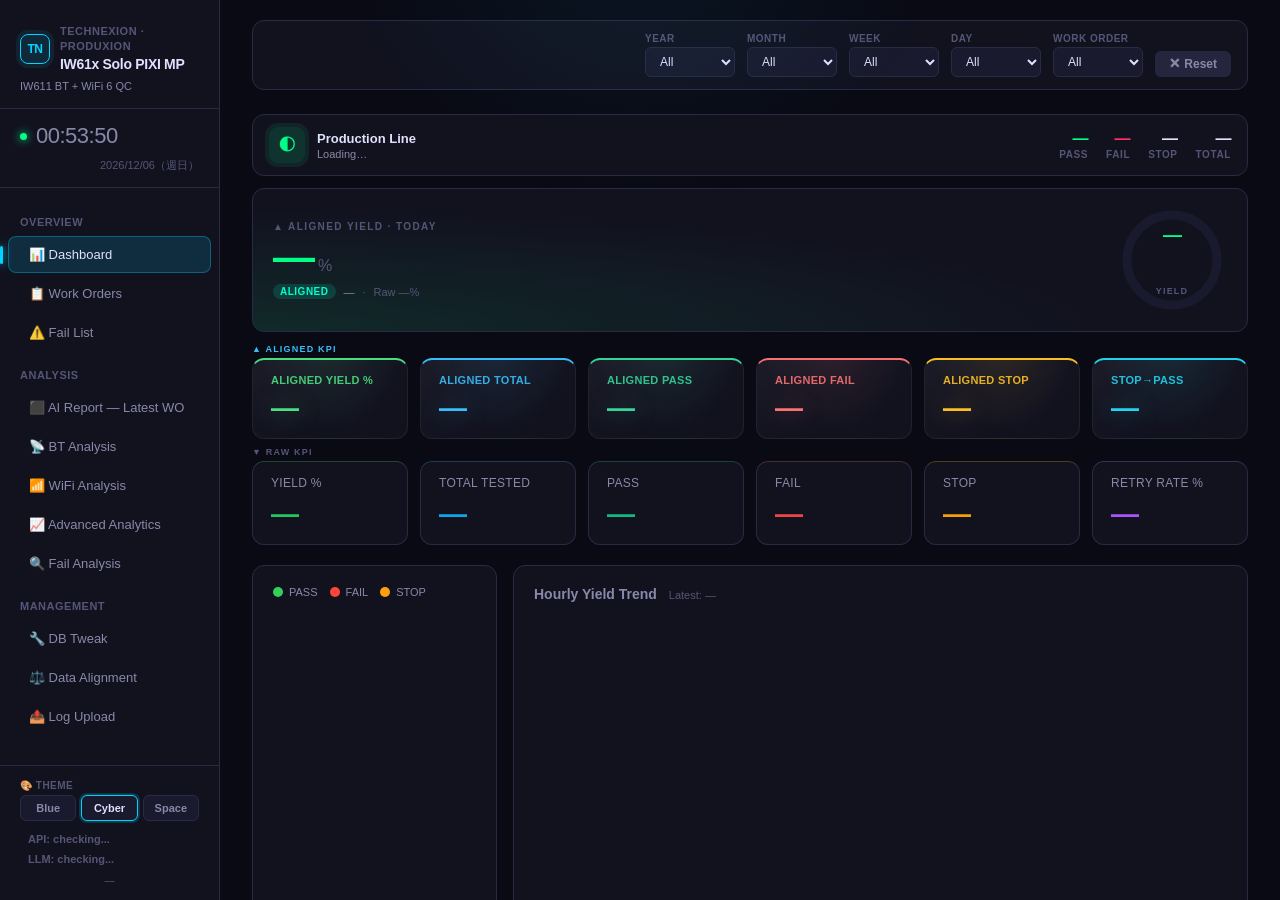
==== commit 94e5dc66: "feat: harden IW log uploads and Linux deployment Batch PostgreSQL measurement writes and improve des" ====
--- a/iw-solo-pixi-essential/static/solo_pixi_dashboard.html
+++ b/iw-solo-pixi-essential/static/solo_pixi_dashboard.html
@@ -1656,22 +1656,28 @@
     <h2 class="page-title">IW61x Log Upload</h2>
     <div class="align-info-box">
         Upload IW611 / IW61x IQfact <strong>.txt</strong> logs or a safe
-        <strong>.zip</strong> archive. Work Order may be supplied explicitly;
-        otherwise it is inferred from the uploaded folder or archive structure.
+        <strong>.zip</strong> archive. Work Order is inferred when a folder is
+        selected; enter it explicitly for loose TXT files, or to override a
+        folder / archive.
         Uploads are idempotent by SHA-256 content hash.
     </div>
     <div class="data-table-wrap">
         <h3>Upload Test Logs</h3>
         <form id="iwUploadForm" style="display:grid;gap:14px;max-width:760px">
             <div class="tweak-form-row">
-                <label for="iwUploadWorkOrder">Work Order override (optional)</label>
+                <label for="iwUploadWorkOrder">Work Order (required for loose TXT; optional for folder / ZIP)</label>
                 <input id="iwUploadWorkOrder" name="work_order" type="text"
                     placeholder="5101-260715003" autocomplete="off">
             </div>
             <div class="tweak-form-row">
-                <label for="iwUploadFiles">Log files or ZIP archive</label>
+                <label for="iwUploadFiles">Individual log files or ZIP archive</label>
                 <input id="iwUploadFiles" name="files" type="file"
-                    accept=".txt,.zip,text/plain,application/zip" multiple required>
+                    accept=".txt,.zip,text/plain,application/zip" multiple>
+            </div>
+            <div class="tweak-form-row">
+                <label for="iwUploadFolder">Work Order folder (subfolders included)</label>
+                <input id="iwUploadFolder" name="folder_files" type="file"
+                    accept=".txt,text/plain" webkitdirectory directory multiple>
             </div>
             <div style="display:flex;align-items:center;gap:10px;flex-wrap:wrap">
                 <button class="tweak-btn primary" id="btnIwUpload" type="submit">Upload &amp; Analyze</button>
@@ -3933,29 +3939,44 @@
     if (!form) return;
     form.addEventListener('submit', async event => {
         event.preventDefault();
-        const files = document.getElementById('iwUploadFiles').files;
+        const looseFiles = Array.from(document.getElementById('iwUploadFiles').files);
+        const folderFiles = Array.from(document.getElementById('iwUploadFolder').files);
+        const files = [...looseFiles, ...folderFiles];
         const status = document.getElementById('iwUploadStatus');
         const button = document.getElementById('btnIwUpload');
         if (!files.length) {
-            status.textContent = 'Choose at least one .txt or .zip file.';
+            status.textContent = 'Choose at least one .txt / .zip file or a Work Order folder.';
             status.style.color = 'var(--red)';
             return;
         }
 
         const body = new FormData();
-        const workOrder = document.getElementById('iwUploadWorkOrder').value.trim();
-        const hasLooseText = Array.from(files).some(file => file.name.toLowerCase().endsWith('.txt'));
+        const workOrderInput = document.getElementById('iwUploadWorkOrder');
+        let workOrder = workOrderInput.value.trim();
+        const folderRoots = new Set(folderFiles.map(file =>
+            String(file.webkitRelativePath || '').split('/')[0]
+        ).filter(Boolean));
+        if (!workOrder && folderRoots.size === 1) {
+            workOrder = Array.from(folderRoots)[0];
+            workOrderInput.value = workOrder;
+        }
+        const hasLooseText = looseFiles.some(file => file.name.toLowerCase().endsWith('.txt'));
         if (hasLooseText && !workOrder) {
             status.textContent = 'Work Order is required when uploading individual .txt files.';
             status.style.color = 'var(--red)';
             return;
         }
-        Array.from(files).forEach(file => body.append('files', file));
+        files.forEach(file => body.append('files', file));
         if (workOrder) body.append('work_order', workOrder);
 
         button.disabled = true;
-        status.textContent = `Uploading ${files.length} file(s)…`;
+        const startedAt = Date.now();
+        status.textContent = `Uploading and processing ${files.length} selected file(s)… 0s`;
         status.style.color = 'var(--text2)';
+        const elapsedTimer = setInterval(() => {
+            const seconds = Math.floor((Date.now() - startedAt) / 1000);
+            status.textContent = `Uploading and processing ${files.length} selected file(s)… ${seconds}s`;
+        }, 1000);
         try {
             const response = await fetch(`${API_BASE}/api/upload/`, { method: 'POST', body });
             const report = await response.json();
@@ -3987,6 +4008,7 @@
             status.textContent = `Upload failed: ${error.message || error}`;
             status.style.color = 'var(--red)';
         } finally {
+            clearInterval(elapsedTimer);
             button.disabled = false;
         }
     });
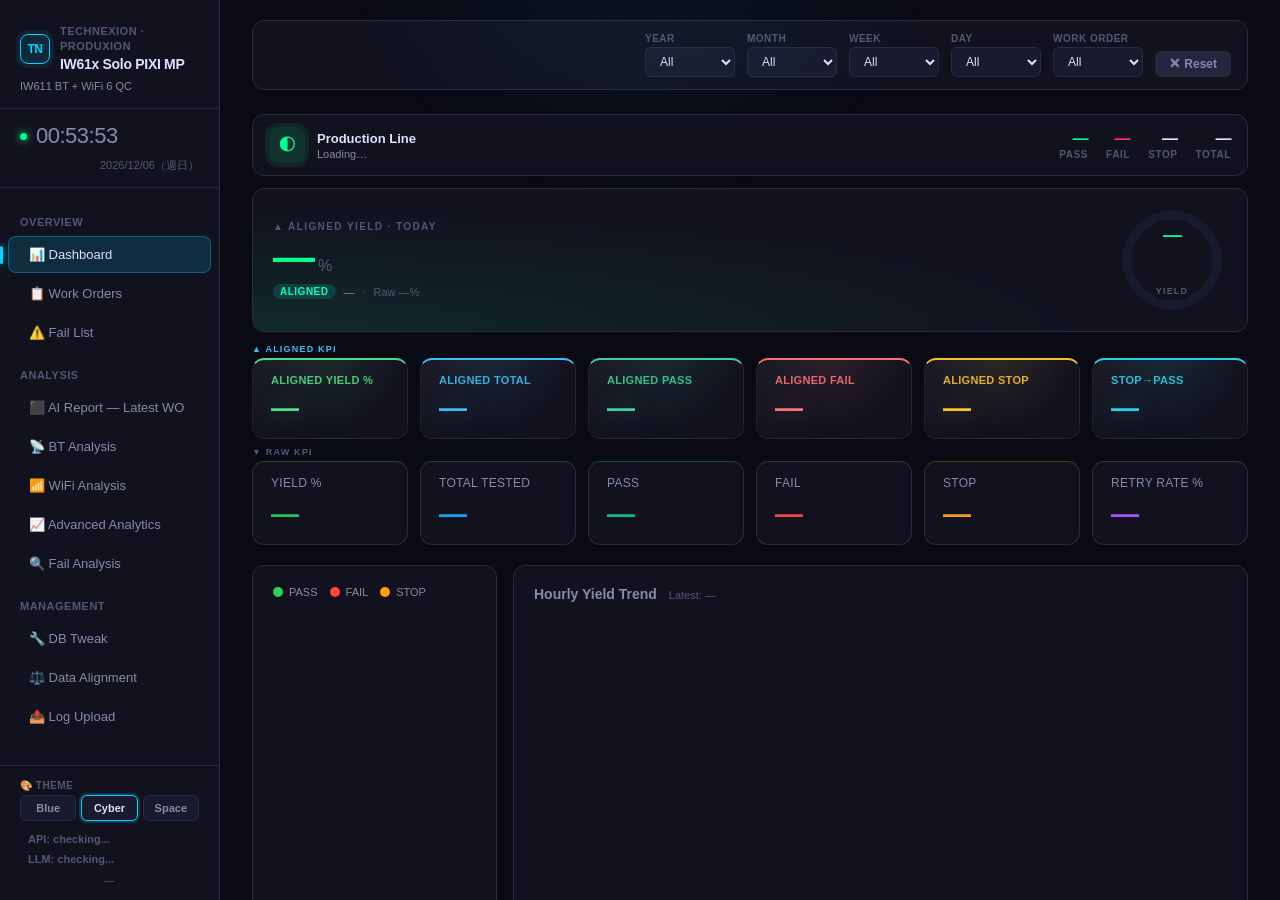
==== commit f04f234c: "fix: stage 1 — accounts, input validation, no truncation, safer AI report UI Admin tokens were HMAC-" ====
--- a/iw-solo-pixi-essential/static/solo_pixi_dashboard.html
+++ b/iw-solo-pixi-essential/static/solo_pixi_dashboard.html
@@ -7,6 +7,7 @@
 <link rel="icon" href="data:,">
 <script src="/static/vendor/chart.umd.min.js"></script>
 <script src="/static/vendor/marked.min.js"></script>
+<script src="/static/vendor/purify-3.1.6.min.js"></script>
 <style>
 /* ─── Apple Dark Mode CSS ─────────────────────────────────────────────────── */
 :root {
@@ -1075,6 +1076,12 @@
       box-shadow: 0 20px 40px rgba(0,0,0,0.4); transform: translateY(20px); transition: transform 0.3s;
     }
     .ai-modal-overlay.show .ai-modal-content { transform: translateY(0); }
+    #login-modal .ai-modal-content { max-width: 380px; padding: 20px; }
+    .load-error {
+      display: none; align-items: center; gap: 12px; margin-bottom: 14px; padding: 10px 14px;
+      border: 1px solid var(--red); border-radius: var(--radius); color: var(--red);
+      background: rgba(255,69,58,.08); font-size: 13px;
+    }
     .ai-modal-header { padding: 16px 20px; border-bottom: 1px solid var(--border); display: flex; justify-content: space-between; align-items: center; }
     .ai-modal-title { font-size: 16px; font-weight: 600; display: flex; align-items: center; gap: 8px; }
     .ai-modal-close { background: transparent; border: none; color: var(--muted); font-size: 20px; cursor: pointer; }
@@ -1713,7 +1720,8 @@
       <span id="term-product-label">PRODUCT: —</span>
       <span class="term-sep">│</span>
       <span id="term-alert-label" class="term-alert-normal">NORMAL</span>
-      <span class="term-hint">[ Click or press any key to skip ]</span>
+      <span class="term-hint">[ Esc or click outside to close ]</span>
+      <button class="ai-modal-close" type="button" onclick="closeTerminalReport(true)" title="Close">×</button>
     </div>
     <div class="terminal-body" id="term-body">
       <div id="term-content"></div>
@@ -1723,6 +1731,27 @@
       <span id="term-status">● GENERATING...</span>
       <span id="term-countdown"></span>
     </div>
+  </div>
+</div>
+
+<!-- Sign-in (upload, raw-log download, alignment targets) -->
+<div class="ai-modal-overlay" id="login-modal">
+  <div class="ai-modal-content">
+    <h3 style="margin-bottom:6px;font-size:17px">🔐 Sign in</h3>
+    <div id="loginModalReason" style="font-size:13px;color:var(--text2);margin-bottom:14px"></div>
+    <div class="tweak-form-row">
+      <label for="loginModalUser">Username</label>
+      <input type="text" id="loginModalUser" autocomplete="username">
+    </div>
+    <div class="tweak-form-row">
+      <label for="loginModalPass">Password</label>
+      <input type="password" id="loginModalPass" autocomplete="current-password">
+    </div>
+    <div style="display:flex;gap:8px;justify-content:flex-end">
+      <button class="tweak-btn secondary" type="button" id="btnLoginModalCancel">Cancel</button>
+      <button class="tweak-btn primary" type="button" id="btnLoginModalOk" style="width:auto;margin-top:0">Sign In</button>
+    </div>
+    <div id="loginModalMsg" style="margin-top:10px;font-size:13px;color:var(--red);display:none"></div>
   </div>
 </div>
 
@@ -1754,7 +1783,7 @@
 const API_BASE = '';  // same-origin — FastAPI serves this HTML
 
 /* ═══ Navigation ═════════════════════════════════════════════════════════ */
-const navLinks = document.querySelectorAll('.sidebar nav a');
+const navLinks = document.querySelectorAll('.sidebar nav a[data-page]');
 navLinks.forEach(link => {
     link.addEventListener('click', e => {
         e.preventDefault();
@@ -1815,9 +1844,135 @@
     return reload ? loadPageData(page) : Promise.resolve();
 }
 
-async function fetchJson(path) {
-    const response = await fetch(path);
-    return response.json();
+function setApiStatus(ok) {
+    const el = document.getElementById('api-status');
+    if (el) {
+        el.className = `badge ${ok ? 'badge-green' : 'badge-red'}`;
+        el.textContent = ok ? 'API: online' : 'API: offline';
+    }
+    if (ok) {
+        const ts = document.getElementById('last-refresh');
+        if (ts) ts.textContent = `Data updated ${new Date().toTimeString().slice(0, 8)}`;
+    }
+}
+
+function apiErrorMessage(body, status) {
+    return (body && (body.error || body.detail)) || `HTTP ${status}`;
+}
+
+async function fetchJson(path, options = {}) {
+    let response;
+    try {
+        response = await fetch(path, options);
+    } catch (e) {
+        setApiStatus(false);
+        throw e;
+    }
+    let body = null;
+    try { body = await response.json(); } catch (_) { body = null; }
+    if (!response.ok) {
+        if (response.status >= 500) setApiStatus(false);
+        if (response.status === 401) clearSession();
+        const err = new Error(apiErrorMessage(body, response.status));
+        err.status = response.status;
+        err.body = body;
+        throw err;
+    }
+    setApiStatus(true);
+    return body;
+}
+
+/* ═══ Session (administrator or uploader) ════════════════════════════════ */
+const SESSION_KEY = 'iw-session';
+function getSession() {
+    try { return JSON.parse(sessionStorage.getItem(SESSION_KEY)) || null; } catch (_) { return null; }
+}
+function setSession(session) {
+    try { sessionStorage.setItem(SESSION_KEY, JSON.stringify(session)); } catch (_) { /* private mode */ }
+    tweakToken = session && session.role === 'admin' ? session.token : null;
+}
+function clearSession() {
+    try { sessionStorage.removeItem(SESSION_KEY); } catch (_) { /* private mode */ }
+    tweakToken = null;
+}
+function authHeaders(extra = {}) {
+    const session = getSession();
+    return session ? { ...extra, 'X-Tweak-Token': session.token } : { ...extra };
+}
+async function signIn(username, password) {
+    const data = await fetchJson('/api/auth/login', {
+        method: 'POST',
+        headers: { 'Content-Type': 'application/json' },
+        body: JSON.stringify({ username, password }),
+    });
+    setSession({ token: data.token, role: data.role, username: data.username });
+    return data;
+}
+
+/* Resolves with the session, asking for a sign-in when needed; null when cancelled. */
+function requireSession(role = 'any', reason = '') {
+    const session = getSession();
+    if (session && (role === 'any' || session.role === role)) return Promise.resolve(session);
+    return new Promise(resolve => {
+        const modal = document.getElementById('login-modal');
+        const msg = document.getElementById('loginModalMsg');
+        const user = document.getElementById('loginModalUser');
+        const pass = document.getElementById('loginModalPass');
+        document.getElementById('loginModalReason').textContent =
+            reason || (role === 'admin' ? 'Administrator sign-in required.' : 'Please sign in.');
+        msg.style.display = 'none';
+        pass.value = '';
+        modal.classList.add('show');
+        user.focus();
+        const finish = result => {
+            modal.classList.remove('show');
+            document.getElementById('btnLoginModalOk').onclick = null;
+            document.getElementById('btnLoginModalCancel').onclick = null;
+            pass.onkeydown = null;
+            resolve(result);
+        };
+        const submit = async () => {
+            try {
+                const data = await signIn(user.value.trim(), pass.value);
+                if (role !== 'any' && data.role !== role) {
+                    msg.textContent = 'This account cannot do this. Please sign in as an administrator.';
+                    msg.style.display = 'block';
+                    return;
+                }
+                finish(getSession());
+            } catch (e) {
+                msg.textContent = e.message;
+                msg.style.display = 'block';
+            }
+        };
+        document.getElementById('btnLoginModalOk').onclick = submit;
+        document.getElementById('btnLoginModalCancel').onclick = () => finish(null);
+        pass.onkeydown = e => { if (e.key === 'Enter') submit(); };
+    });
+}
+
+async function downloadRawLog(id) {
+    if (!await requireSession('any', 'Sign in to download raw logs.')) return;
+    try {
+        const response = await fetch(`/api/tweak/raw-log/${id}`, { headers: authHeaders() });
+        if (response.status === 401) { clearSession(); return downloadRawLog(id); }
+        if (!response.ok) {
+            let body = null; try { body = await response.json(); } catch (_) { /* text */ }
+            throw new Error(apiErrorMessage(body, response.status));
+        }
+        const disposition = response.headers.get('Content-Disposition') || '';
+        const name = (disposition.match(/filename="([^"]+)"/) || [])[1] || `record_${id}.txt`;
+        const url = URL.createObjectURL(await response.blob());
+        const a = document.createElement('a');
+        a.href = url;
+        a.download = name;
+        document.body.appendChild(a);
+        a.click();
+        a.remove();
+        setTimeout(() => URL.revokeObjectURL(url), 1000);
+    } catch (e) {
+        alert('Download failed: ' + e.message);
+    }
 }
 
 function getFilter() {
@@ -2153,10 +2308,7 @@
 }
 
 function scheduleIdleRotation() {
-    if (automationState.idleTimerId) clearTimeout(automationState.idleTimerId);
-    automationState.idleTimerId = setTimeout(() => {
-        startAutoRotation();
-    }, IDLE_ROTATION_DELAY_MS);
+    // Page rotation is switched off (decision Q7); only the hourly idle data refresh remains.
 }
 
 async function runAutoRotationStep(index, token) {
@@ -2221,7 +2373,7 @@
     if (automationState.lastRefreshHourKey === hourKey) return;
 
     automationState.lastRefreshHourKey = hourKey;
-    runIdleRefresh();
+    runIdleRefresh().catch(e => console.warn('idle refresh failed', e));
 }
 
 function handleUserActivity(event) {
@@ -3432,14 +3584,18 @@
         const statusEl = document.getElementById('alignSaveStatus');
         statusEl.textContent = '💾 Saving…';
         try {
-            await fetch(`${API_BASE}/api/alignment-targets`, {
-                method: 'POST',
-                headers: { 'Content-Type': 'application/json' },
-                body: JSON.stringify(payload),
-            });
-            statusEl.textContent = `✓ Saved to DB — ${inputs.length} WO(s)`;
+            if (!await requireSession('admin', 'Saving alignment targets needs an administrator.')) {
+                statusEl.textContent = '⚠️ Not saved to DB (sign-in cancelled) — stored locally only';
+            } else {
+                await fetchJson(`${API_BASE}/api/alignment-targets`, {
+                    method: 'POST',
+                    headers: authHeaders({ 'Content-Type': 'application/json' }),
+                    body: JSON.stringify(payload),
+                });
+                statusEl.textContent = `✓ Saved to DB — ${inputs.length} WO(s)`;
+            }
         } catch (e) {
-            statusEl.textContent = '⚠️ DB save failed — stored locally only';
+            statusEl.textContent = `⚠️ DB save failed (${e.message}) — stored locally only`;
         }
         setTimeout(() => { statusEl.textContent = ''; }, 3500);
         loadDataAlign();
@@ -3458,15 +3614,18 @@
         statusEl.textContent = '⊗ Clearing…';
         try {
             if (Object.keys(payload).length > 0) {
-                await fetch(`${API_BASE}/api/alignment-targets`, {
+                if (!await requireSession('admin', 'Clearing alignment targets needs an administrator.')) {
+                    throw new Error('sign-in cancelled');
+                }
+                await fetchJson(`${API_BASE}/api/alignment-targets`, {
                     method: 'POST',
-                    headers: { 'Content-Type': 'application/json' },
+                    headers: authHeaders({ 'Content-Type': 'application/json' }),
                     body: JSON.stringify(payload),
                 });
             }
             statusEl.textContent = 'All targets cleared (DB + local)';
         } catch (e) {
-            statusEl.textContent = 'Cleared locally (DB clear failed)';
+            statusEl.textContent = `Cleared locally (DB clear failed: ${e.message})`;
         }
         setTimeout(() => { statusEl.textContent = ''; }, 3000);
         loadDataAlign();
@@ -3492,6 +3651,7 @@
 };
 
 function handleTweakUnauthorized() {
+    clearSession();
     document.getElementById('btnTweakLogout').click();
 }
 
@@ -3622,25 +3782,19 @@
     const msg = document.getElementById('tweakLoginMsg');
     if (!user || !pass) { msg.textContent = 'Please enter both fields.'; msg.style.display = 'block'; return; }
     try {
-        const r = await fetch('/api/tweak/login', {
-            method: 'POST',
-            headers: {'Content-Type':'application/json'},
-            body: JSON.stringify({username: user, password: pass})
-        });
-        const data = await r.json();
-        if (data.ok) {
-            tweakToken = data.token;
+        const data = await signIn(user, pass);
+        if (data.role !== 'admin') {
+            msg.textContent = 'DB Tweak is for the administrator. Uploader accounts can upload logs and download raw logs.';
+            msg.style.display = 'block';
+        } else {
             document.getElementById('tweakLogin').style.display = 'none';
             document.getElementById('tweakPanel').style.display = 'block';
             resetTweakPanelState();
             await loadTweakFilterOptions();
             await loadTweakRecords();
-        } else {
-            msg.textContent = data.message || 'Login failed';
-            msg.style.display = 'block';
         }
     } catch(e) {
-        msg.textContent = 'Connection error: ' + e.message;
+        msg.textContent = e.message;
         msg.style.display = 'block';
     }
 });
@@ -3651,7 +3805,9 @@
 });
 
 document.getElementById('btnTweakLogout').addEventListener('click', () => {
-    tweakToken = null;
+    const session = getSession();
+    if (session) fetch('/api/auth/logout', { method: 'POST', headers: authHeaders() }).catch(() => {});
+    clearSession();
     document.getElementById('tweakPanel').style.display = 'none';
     document.getElementById('tweakLogin').style.display = 'block';
     document.getElementById('tweakUser').value = '';
@@ -3724,6 +3880,7 @@
     if (!confirm(`⚠️ Delete ALL records for ${scopeLabel}?\nThis cannot be undone.`)) return;
     try {
         const params = getTweakFilterParams(false);
+        params.set('confirm', 'DELETE');
         const r = await fetch(`/api/tweak/delete-scope?${params.toString()}`, {
             method: 'DELETE',
             headers: {'X-Tweak-Token': tweakToken}
@@ -3796,7 +3953,7 @@
 async function tweakDelete(id, mac) {
     if (!confirm(`Delete record #${id} (MAC: ${mac})?`)) return;
     try {
-        const r = await fetch(`/api/tweak/records/${id}`, {
+        const r = await fetch(`/api/tweak/records/${id}?confirm=DELETE`, {
             method: 'DELETE', headers: {'X-Tweak-Token': tweakToken}
         });
         if (r.status === 401) { handleTweakUnauthorized(); return; }
@@ -3813,24 +3970,18 @@
 }
 
 function tweakDownload(id) {
-    const a = document.createElement('a');
-    a.href = `/api/tweak/raw-log/${id}?token=${encodeURIComponent(tweakToken)}`;
-    a.download = '';
-    document.body.appendChild(a);
-    a.click();
-    a.remove();
+    return downloadRawLog(id);
 }
 
 function downloadFailLog(id) {
-    const a = document.createElement('a');
-    a.href = `/api/raw-log/${id}`;
-    a.download = '';
-    document.body.appendChild(a);
-    a.click();
-    a.remove();
+    return downloadRawLog(id);
 }
 
 function loadDBTweak() {
+    const session = getSession();
+    tweakToken = session && session.role === 'admin' ? session.token : null;
+    document.getElementById('tweakLogin').style.display = tweakToken ? 'none' : 'block';
+    document.getElementById('tweakPanel').style.display = tweakToken ? 'block' : 'none';
     if (tweakToken) {
         loadTweakFilterOptions();
         loadTweakRecords();
@@ -3849,9 +4000,29 @@
     dbtweak: loadDBTweak,
     dataalign: loadDataAlign,
 };
-function loadPageData(page) {
-    if (!pageLoaders[page]) return Promise.resolve();
-    return pageLoaders[page]();
+function showLoadError(page, error) {
+    let el = document.getElementById('load-error');
+    if (!el) {
+        el = document.createElement('div');
+        el.id = 'load-error';
+        el.className = 'load-error';
+        document.querySelector('.main').prepend(el);
+    }
+    if (!error) { el.style.display = 'none'; return; }
+    el.innerHTML = `⚠️ Could not load data (${esc(error.message || String(error))}). <button class="tweak-btn secondary" type="button">Retry</button>`;
+    el.querySelector('button').onclick = () => loadPageData(page);
+    el.style.display = 'flex';
+}
+
+async function loadPageData(page) {
+    if (!pageLoaders[page]) return;
+    try {
+        await pageLoaders[page]();
+        showLoadError(page, null);
+    } catch (e) {
+        console.error(`load ${page} failed`, e);
+        showLoadError(page, e);
+    }
 }
 
 /* ═══ Utility ════════════════════════════════════════════════════════════ */
@@ -3969,6 +4140,11 @@
         files.forEach(file => body.append('files', file));
         if (workOrder) body.append('work_order', workOrder);
 
+        if (!await requireSession('any', 'Sign in to upload logs.')) {
+            status.textContent = 'Upload cancelled: sign-in required.';
+            status.style.color = 'var(--red)';
+            return;
+        }
         button.disabled = true;
         const startedAt = Date.now();
         status.textContent = `Uploading and processing ${files.length} selected file(s)… 0s`;
@@ -3978,9 +4154,7 @@
             status.textContent = `Uploading and processing ${files.length} selected file(s)… ${seconds}s`;
         }, 1000);
         try {
-            const response = await fetch(`${API_BASE}/api/upload/`, { method: 'POST', body });
-            const report = await response.json();
-            if (!response.ok) throw new Error(report.detail || `HTTP ${response.status}`);
+            const report = await fetchJson(`${API_BASE}/api/upload/`, { method: 'POST', body, headers: authHeaders() });
             renderSummaryCards('iwUploadSummary', [
                 { label: 'Total Files', value: safeNumber(report.total_files), color: 'blue' },
                 { label: 'Uploaded', value: safeNumber(report.uploaded), color: 'green' },
@@ -4143,6 +4317,7 @@
     }
 
     function parseTerminalSegments(text) {
+      text = text || 'This report could not be generated. Please try again later.';
       const segments = [];
       const lines = text.split('\n');
       
@@ -4208,6 +4383,12 @@
 
     let _termLoadingInterval = null, _termTimer = null, _termCountdown = null, _termPause = null, _termOnDone = null, _termSkipBound = null;
 
+    function _termCloseOnEscOrBackdrop(e) {
+      if (e.type === 'keydown' ? e.key === 'Escape' : e.target === document.getElementById('terminal-modal')) {
+        closeTerminalReport(true);
+      }
+    }
+
     function closeTerminalReport(skipped) {
       if (_termTimer)           { clearInterval(_termTimer);           _termTimer           = null; }
       if (_termPause)           { clearTimeout(_termPause);            _termPause           = null; }
@@ -4219,8 +4400,9 @@
         _termSkipBound = null;
       }
       document.getElementById('terminal-modal').classList.remove('show');
+      // Closing by hand (Esc, ×, backdrop) ends the report; "next" continues to the other language.
       const cb = _termOnDone; _termOnDone = null;
-      if (cb) cb(skipped);
+      if (cb && !skipped) cb(skipped);
     }
 
     function openTerminalWithLoading(wo, model, yieldPct) {
@@ -4264,9 +4446,9 @@
       }, 500);
 
       _termOnDone    = null;
-      _termSkipBound = () => closeTerminalReport(true);
-      document.getElementById('terminal-modal').addEventListener('click', _termSkipBound, { once: true });
-      document.addEventListener('keydown', _termSkipBound, { once: true });
+      _termSkipBound = _termCloseOnEscOrBackdrop;
+      document.getElementById('terminal-modal').addEventListener('click', _termSkipBound);
+      document.addEventListener('keydown', _termSkipBound);
     }
 
     function startTerminalContent(summary, onDone) {
@@ -4295,9 +4477,9 @@
       body.scrollTop       = 0;
 
       _termOnDone    = onDone;
-      _termSkipBound = () => closeTerminalReport(true);
-      document.getElementById('terminal-modal').addEventListener('click', _termSkipBound, { once: true });
-      document.addEventListener('keydown', _termSkipBound, { once: true });
+      _termSkipBound = _termCloseOnEscOrBackdrop;
+      document.getElementById('terminal-modal').addEventListener('click', _termSkipBound);
+      document.addEventListener('keydown', _termSkipBound);
 
       const segments = parseTerminalSegments(summary);
       let segIdx = 0, charIdx = 0, currentSpan = null;
@@ -4306,18 +4488,17 @@
         clearInterval(_termTimer); _termTimer = null;
         cursorEl.className   = 'term-cursor done';
         statusEl.textContent = '✔ REPORT COMPLETE';
-        let remaining = 30;
-        countEl.textContent = `Auto-close in ${remaining}s  (click or press any key to skip)`;
-        _termCountdown = setInterval(() => {
-          remaining--;
-          if (remaining > 0) {
-            countEl.textContent = `Auto-close in ${remaining}s  (click or press any key to skip)`;
-          } else {
-            countEl.textContent = '';
-            clearInterval(_termCountdown); _termCountdown = null;
-          }
-        }, 1000);
-        _termPause = setTimeout(() => closeTerminalReport(false), 30000);
+        countEl.textContent = '';
+        if (_termOnDone) {
+          const next = document.createElement('button');
+          next.type = 'button';
+          next.className = 'tweak-btn secondary';
+          next.textContent = '中文 ▶';
+          next.onclick = () => closeTerminalReport(false);
+          countEl.appendChild(next);
+        } else {
+          countEl.textContent = 'Esc or click outside to close';
+        }
       }
 
       if (_termTimer) { clearInterval(_termTimer); _termTimer = null; }
@@ -4358,7 +4539,7 @@
     }
 
     async function openLatestWoTerminalReport() {
-      if (!window.llmConnected) return;
+      if (!window.llmConnected) { alert('The AI service is offline. Please try again later.'); return; }
 
       let woRows = Array.isArray(dashboardState.workorders.rows) && dashboardState.workorders.rows.length > 0
         ? dashboardState.workorders.rows
@@ -4376,7 +4557,7 @@
         : null;
       if (!latest) { alert('No work order data available.'); return; }
 
-      openTerminalWithLoading(latest.work_order, 'PIXI-9377-S', latest.yield_pct || 0);
+      openTerminalWithLoading(latest.work_order, 'IW611', latest.yield_pct || 0);
 
       const navItem = document.getElementById('nav-ai-report');
       if (navItem) navItem.style.opacity = '0.5';
@@ -4437,7 +4618,7 @@
     // ── Carousel shortcut: data already available, skip loading phase ─────────
     function openTerminalReport(wo, yieldPct, summary, onDone) {
       closeTerminalReport(true);
-      _setupTerminalTitlebar(wo, 'PIXI-9377-S', yieldPct);
+      _setupTerminalTitlebar(wo, 'IW611', yieldPct);
       document.getElementById('terminal-modal').classList.add('show');
       document.getElementById('term-body').scrollTop = 0;
       startTerminalContent(summary, onDone);
@@ -4496,15 +4677,17 @@
         const res  = await fetchWithTimeout(`${API_BASE}/api/workorders/${encodeURIComponent(wo)}/ai-summary?lang=${lang}`);
         const data = await res.json();
         if (res.ok && data.summary) {
-          result.innerHTML = typeof marked !== 'undefined' ? marked.parse(data.summary) : data.summary.replace(/\n/g,'<br>');
+          result.innerHTML = typeof marked !== 'undefined' && typeof DOMPurify !== 'undefined'
+            ? DOMPurify.sanitize(marked.parse(data.summary))
+            : esc(data.summary).replace(/\n/g,'<br>');
         } else {
-          result.innerHTML = `<span style="color:var(--red);">Error: ${data.detail || data.error || 'Analysis failed'}</span>`;
+          result.innerHTML = `<span style="color:var(--red);">Error: ${esc(data.error || data.detail || 'Analysis failed')}</span>`;
         }
       } catch(e) {
         if (e.name === 'AbortError') {
           result.innerHTML = `<span style="color:var(--red);">LLM did not respond within 180 seconds (timeout).</span>`;
         } else {
-          result.innerHTML = `<span style="color:var(--red);">Request failed: ${e.message}</span>`;
+          result.innerHTML = `<span style="color:var(--red);">Request failed: ${esc(e.message)}</span>`;
         }
       } finally {
         loading.style.display = 'none';
@@ -4567,7 +4750,6 @@
 
   setTimeout(checkLlmStatus, 500);
   setInterval(checkLlmStatus, 30000);
-  startCarouselScheduler();
 </script>
 </body>
 </html>
